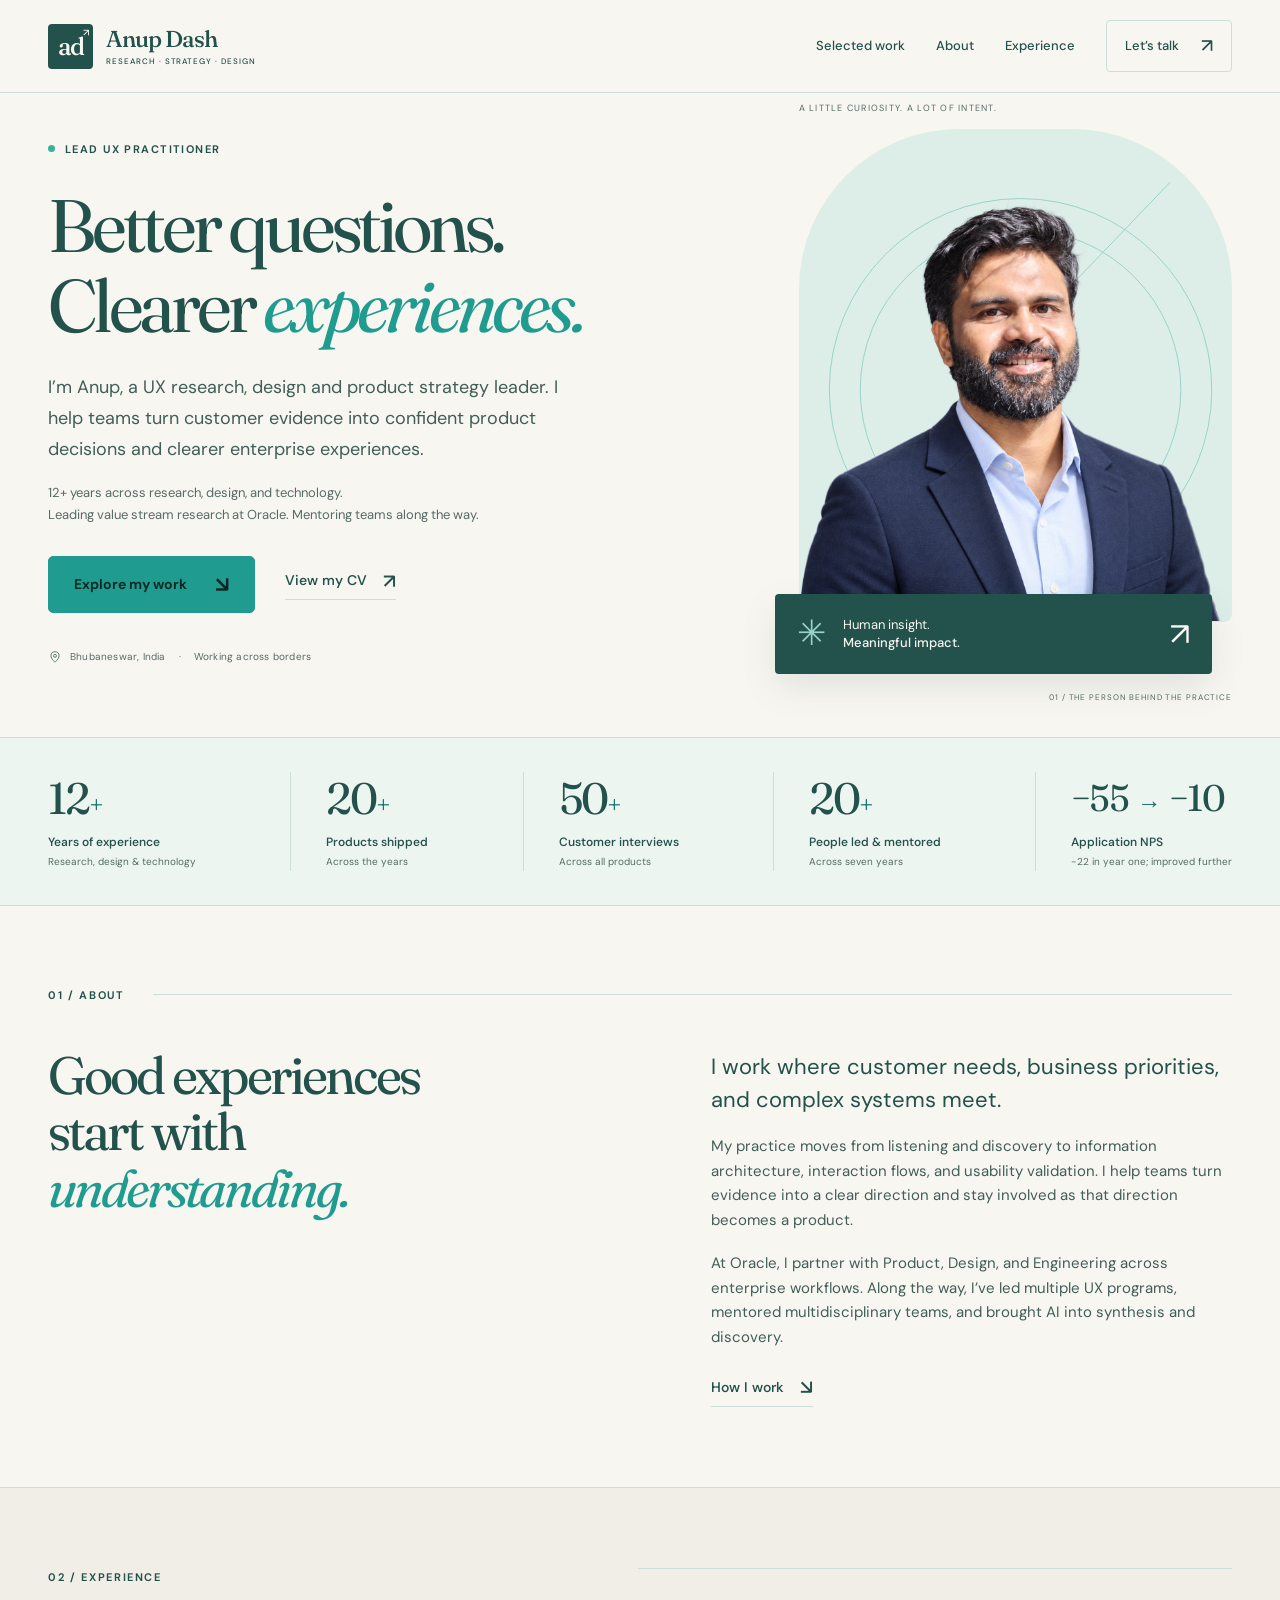
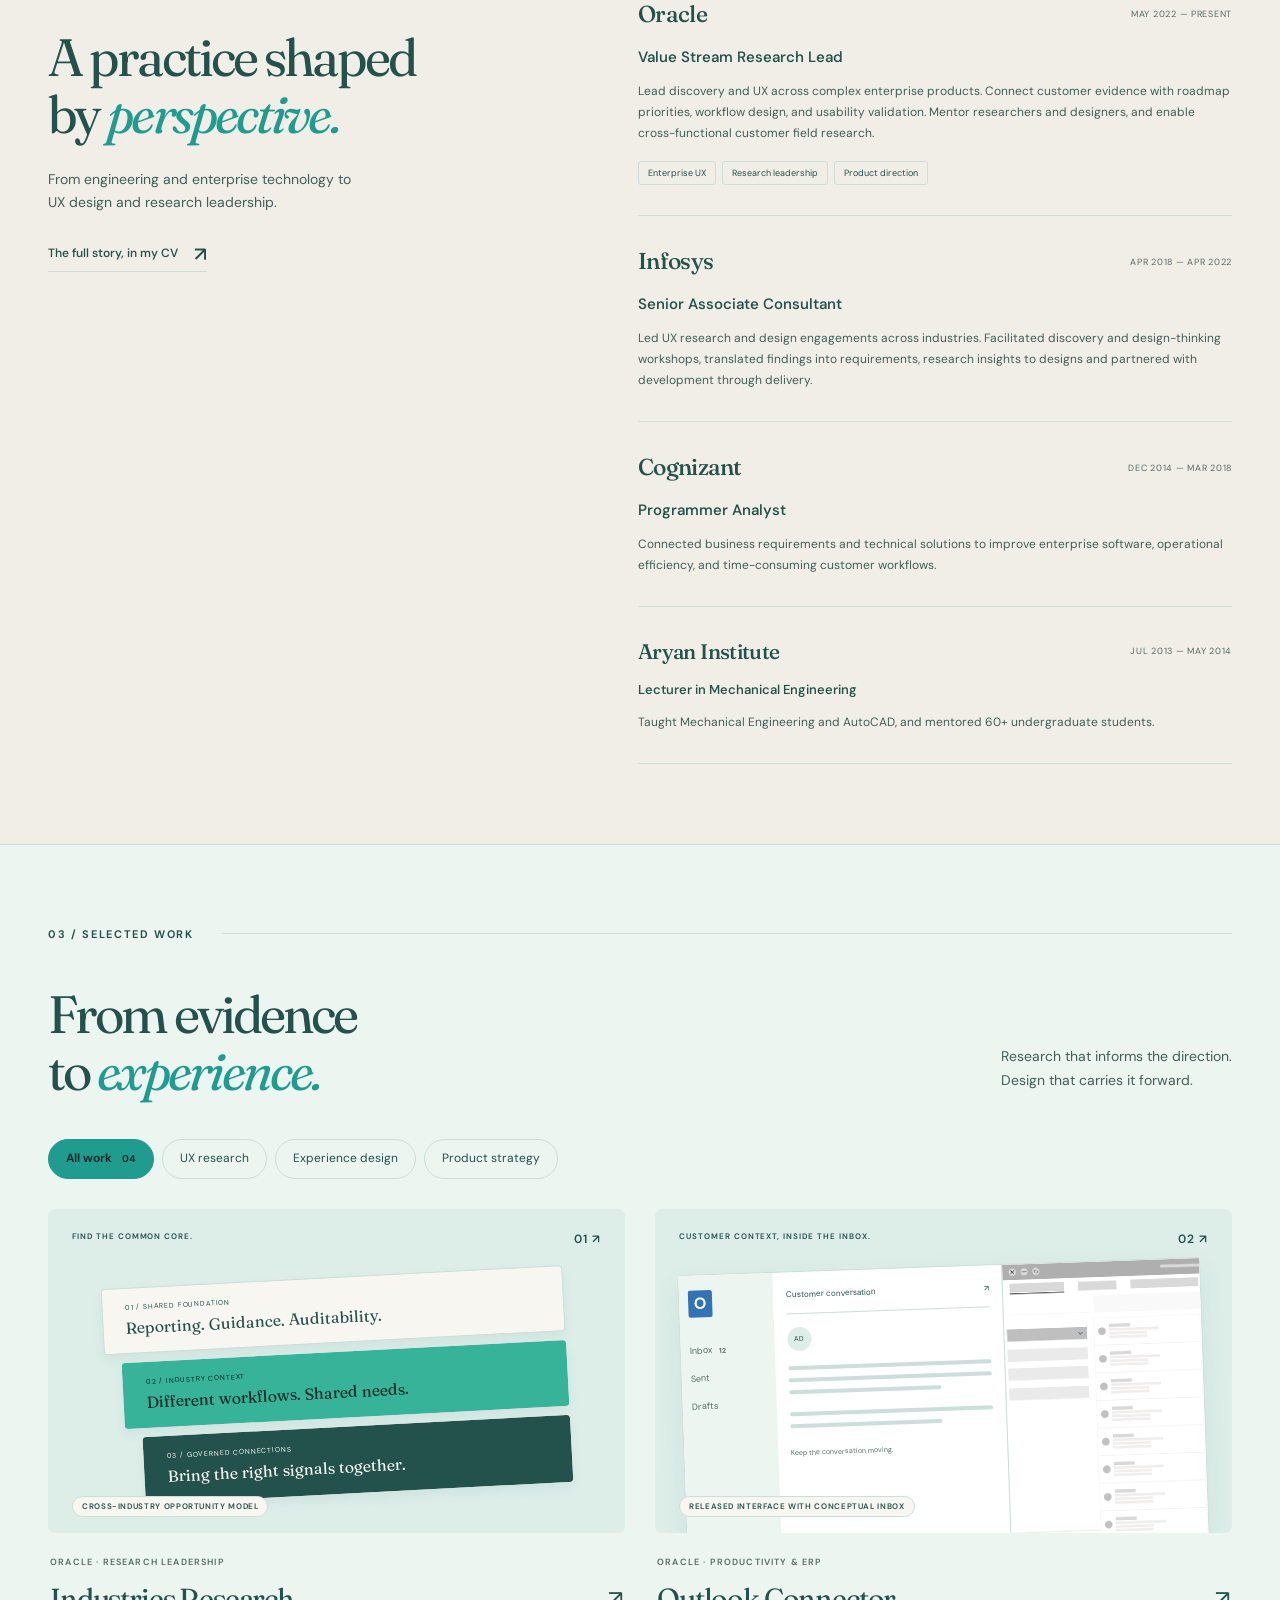
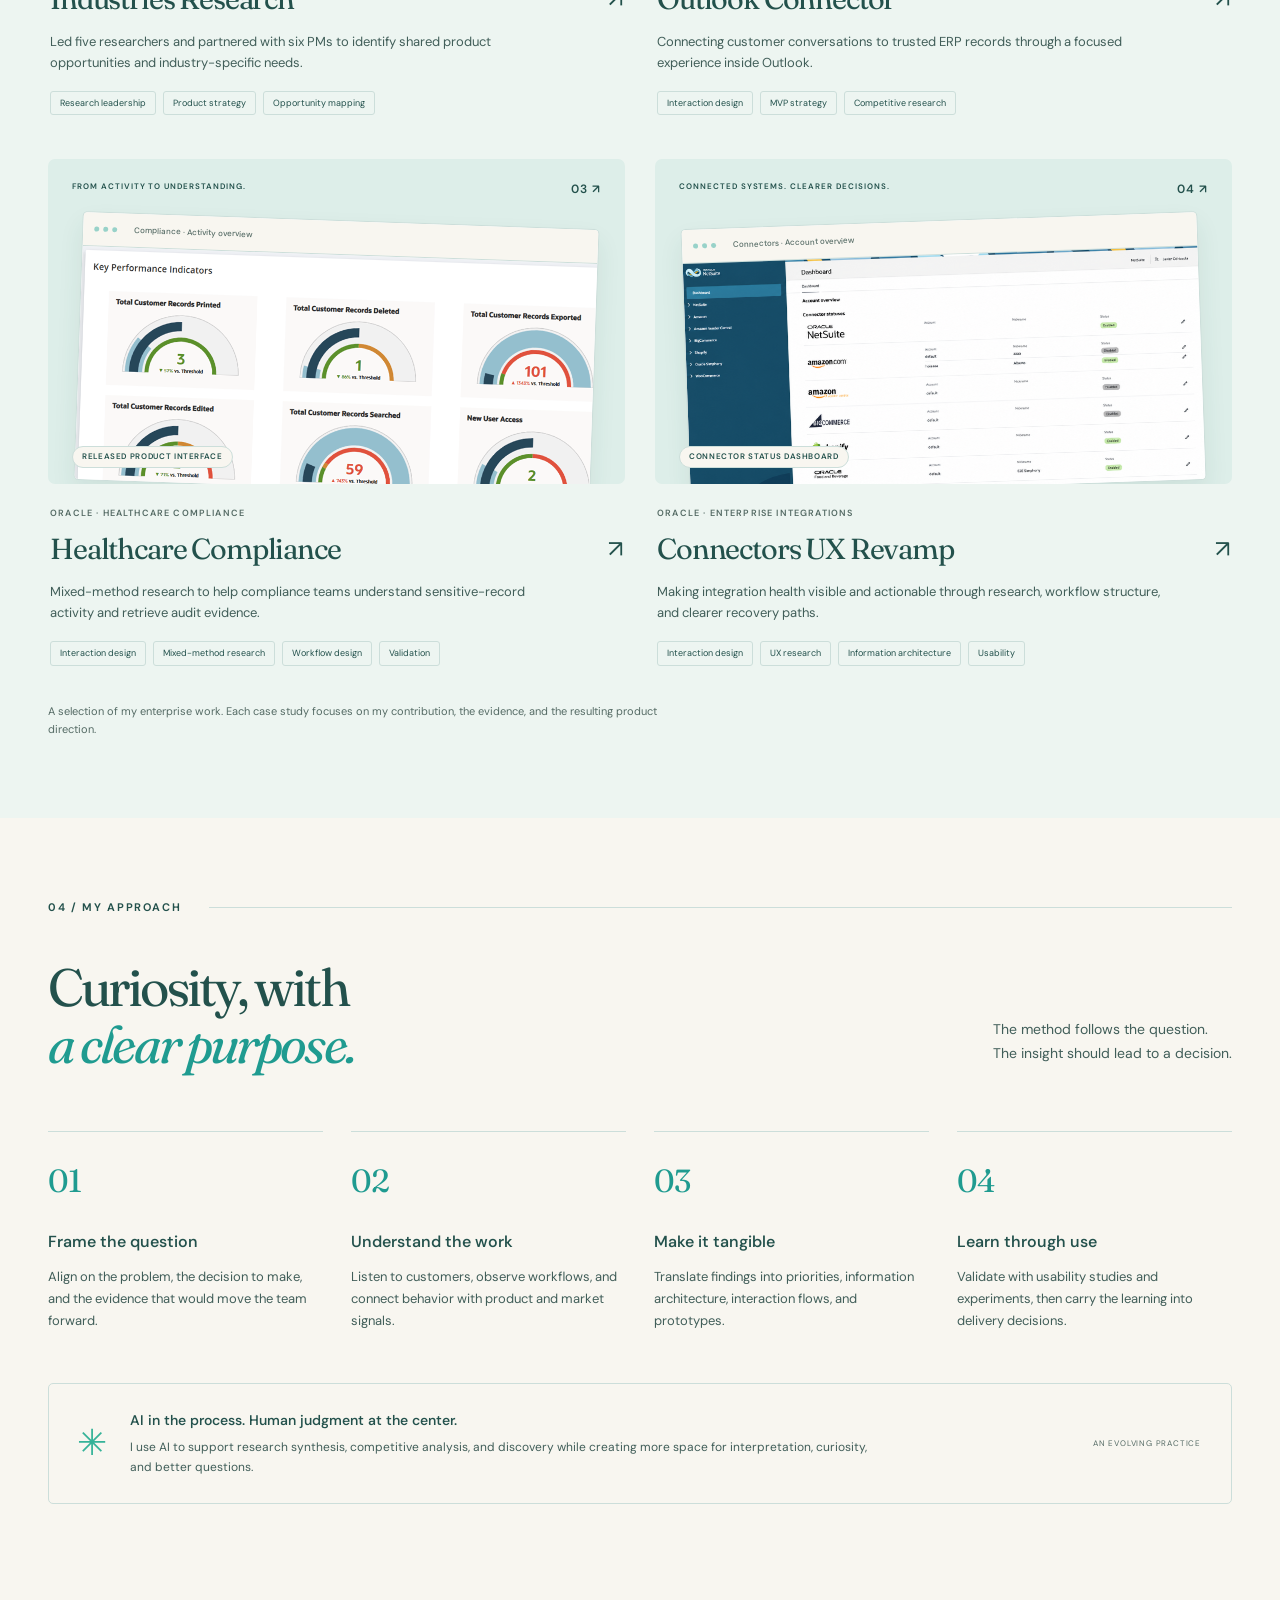
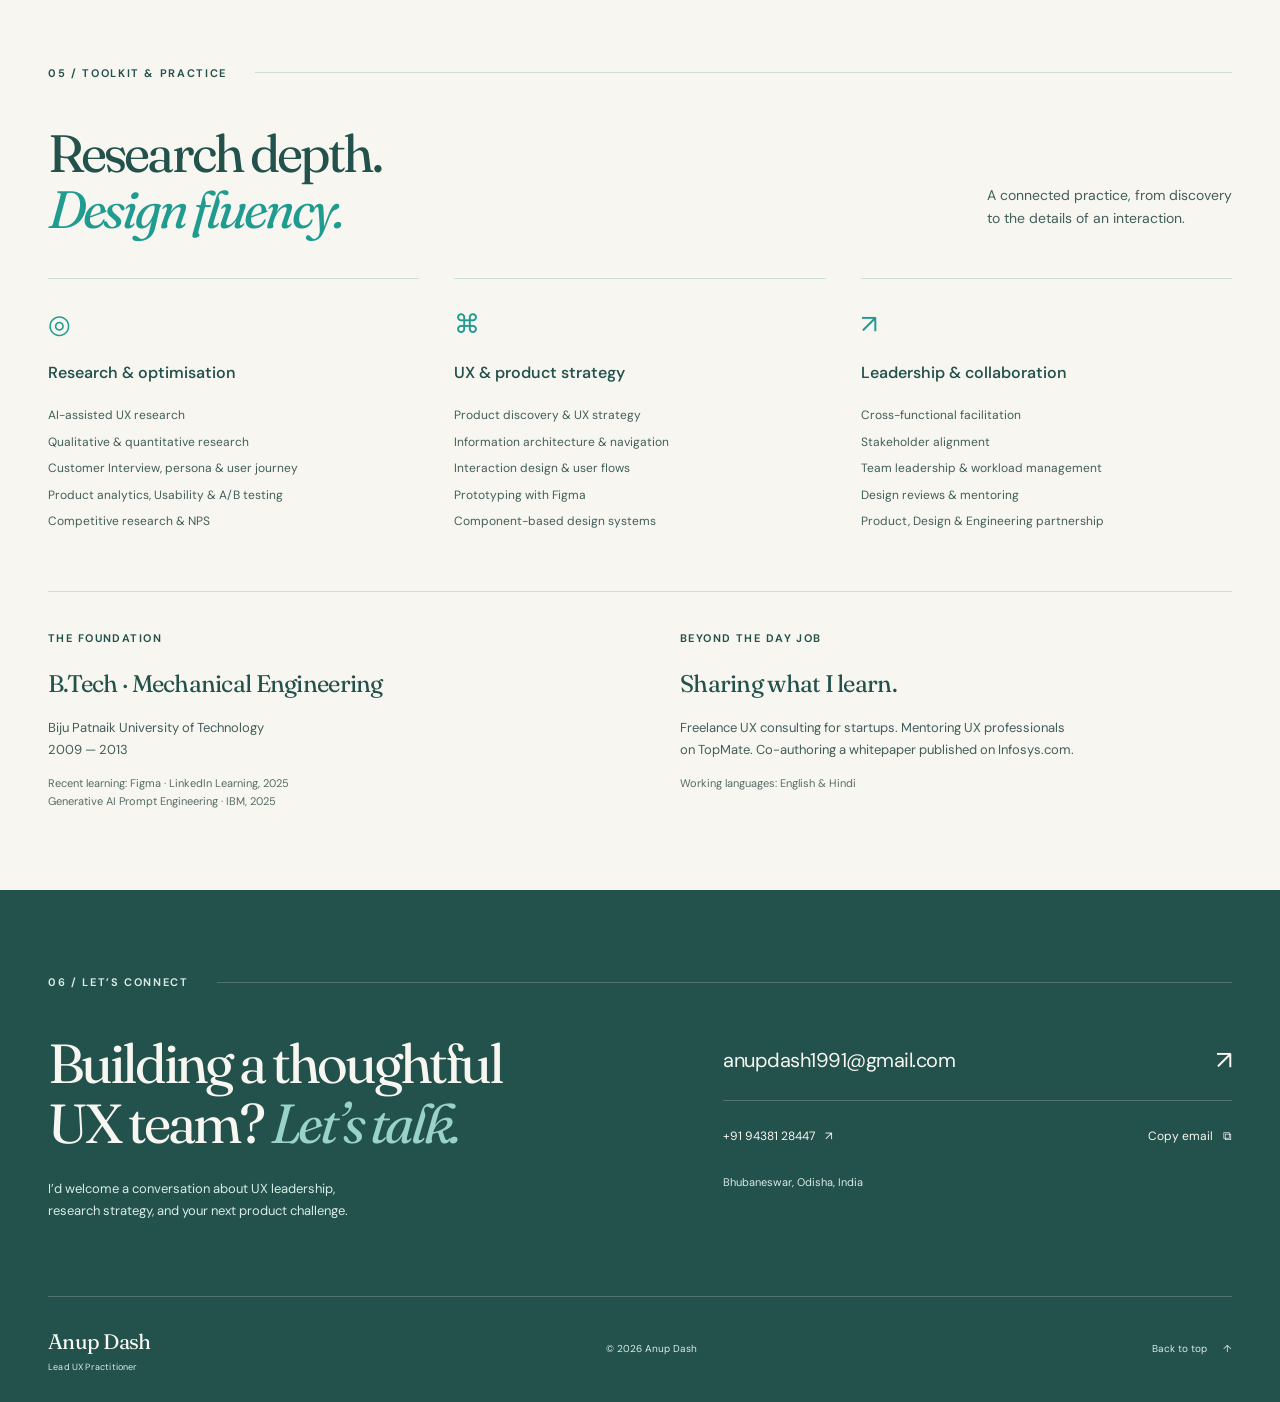
==== index.html @ 8c9ec7f9 "Add files via upload" ====
<!doctype html>
<html lang="en">
<head>
  <meta charset="utf-8">
  <meta name="viewport" content="width=device-width, initial-scale=1">
  <title>Anup Dash — UX Research, Product Strategy & Experience Design</title>
  <meta name="description" content="Anup Dash is a lead UX practitioner with 12+ years of experience connecting customer research, product strategy, and enterprise experience design.">
  <meta name="theme-color" content="#23514C">
  <meta property="og:title" content="Anup Dash — From human insight to product impact">
  <meta property="og:description" content="UX research, product strategy, and experience design. 12+ years turning complex product questions into clearer experiences.">
  <meta property="og:type" content="website">
  <link rel="icon" href="assets/favicon.svg" type="image/svg+xml">
  <link rel="stylesheet" href="styles.css?v=20261013-formal-portrait">
  <script src="app.js" defer></script>
</head>
<body>
  <a class="skip-link" href="#main">Skip to content</a>
  <header class="site-header">
    <nav class="wrap navigation" aria-label="Main navigation">
      <a class="brand" href="#top" aria-label="Anup Dash, home"><span class="monogram" aria-hidden="true">ad<span>↗</span></span><span>Anup Dash<span class="brand-caption">RESEARCH · STRATEGY · DESIGN</span></span></a>
      <button class="menu-toggle" aria-expanded="false" aria-controls="nav-links">Menu <span aria-hidden="true">☰</span></button>
      <div class="nav-links" id="nav-links"><a href="#projects">Selected work</a><a href="#about">About</a><a href="#experience">Experience</a><a class="nav-contact" href="#contact">Let’s talk <span aria-hidden="true">↗</span></a></div>
    </nav>
  </header>
  <main id="main">
    <section class="hero wrap" id="top" aria-labelledby="hero-title">
      <div class="hero-copy">
        <p class="eyebrow"><span class="status-dot" aria-hidden="true"></span> LEAD UX PRACTITIONER</p>
        <h1 id="hero-title">Better questions.<br>Clearer <em>experiences.</em></h1>
        <p class="hero-intro">I’m Anup, a UX research, design and product strategy leader. I help teams turn customer evidence into confident product decisions and clearer enterprise experiences.</p>
        <p class="hero-detail">12+ years across research, design, and technology.<br>Leading value stream research at Oracle. Mentoring teams along the way.</p>
        <div class="hero-actions"><a class="button button-primary" href="#projects">Explore my work <span aria-hidden="true">↘</span></a><a class="text-link" href="resume.html">View my CV <span aria-hidden="true">↗</span></a></div>
        <div class="hero-location"><svg viewBox="0 0 24 24" fill="none" aria-hidden="true"><path d="M19 10c0 5-7 11-7 11S5 15 5 10a7 7 0 1 1 14 0Z"/><circle cx="12" cy="10" r="2.5"/></svg>Bhubaneswar, India <span>·</span> Working across borders</div>
      </div>
      <div class="portrait-composition">
        <span class="portrait-kicker">A LITTLE CURIOSITY. A LOT OF INTENT.</span>
        <div class="portrait-frame"><svg class="portrait-orbit" viewBox="0 0 440 510" aria-hidden="true"><circle cx="225" cy="270" r="166"/><circle cx="225" cy="270" r="198"/><path d="M30 420 380 55"/></svg><img src="assets/anup-portrait-formal.png" alt="Anup Dash smiling, wearing a navy blazer and light blue shirt" width="1254" height="1254" fetchpriority="high"></div>
        <div class="portrait-caption"><span class="spark" aria-hidden="true">✳</span><span>Human insight.<br><strong>Meaningful impact.</strong></span><span class="caption-arrow" aria-hidden="true">↗</span></div>
        <span class="portrait-index">01 / THE PERSON BEHIND THE PRACTICE</span>
      </div>
    </section>
    <section class="impact-strip" aria-label="Selected career impact"><div class="wrap metrics">
      <div class="metric"><strong>12<span>+</span></strong><p>Years of experience<br><span>Research, design & technology</span></p></div>
      <div class="metric"><strong>20<span>+</span></strong><p>Products shipped<br><span>Across the years</span></p></div>
      <div class="metric"><strong>50<span>+</span></strong><p>Customer interviews<br><span>Across all products</span></p></div>
      <div class="metric"><strong>20<span>+</span></strong><p>People led & mentored<br><span>Across seven years</span></p></div>
      <div class="metric metric-nps"><strong>−55 <span>→</span> −10</strong><p>Application NPS<br><span>−22 in year one; improved further</span></p></div>
    </div></section>
    <section class="section wrap about" id="about" aria-labelledby="about-title">
      <div class="section-label"><span>01 / ABOUT</span><span class="line"></span></div>
      <div class="about-grid"><h2 id="about-title">Good experiences start with <em>understanding.</em></h2><div class="about-copy"><p class="large-copy">I work where customer needs, business priorities, and complex systems meet.</p><p>My practice moves from listening and discovery to information architecture, interaction flows, and usability validation. I help teams turn evidence into a clear direction and stay involved as that direction becomes a product.</p><p>At Oracle, I partner with Product, Design, and Engineering across enterprise workflows. Along the way, I’ve led multiple UX programs, mentored multidisciplinary teams, and brought AI into synthesis and discovery.</p><a class="text-link" href="#approach">How I work <span aria-hidden="true">↘</span></a></div></div>
    </section>
    <section class="section experience-section" id="experience" aria-labelledby="experience-title"><div class="wrap experience-grid"><div class="experience-intro"><div class="section-label"><span>02 / EXPERIENCE</span></div><h2 id="experience-title">A practice shaped<br>by <em>perspective.</em></h2><p>From engineering and enterprise technology to UX design and research leadership.</p><a class="text-link" href="resume.html">The full story, in my CV <span aria-hidden="true">↗</span></a></div><div class="timeline">
      <article class="experience-item"><div class="experience-meta"><span class="company">Oracle</span><span>MAY 2022 — PRESENT</span></div><h3>Value Stream Research Lead</h3><p>Lead discovery and UX across complex enterprise products. Connect customer evidence with roadmap priorities, workflow design, and usability validation. Mentor researchers and designers, and enable cross-functional customer field research.</p><div class="experience-tags"><span>Enterprise UX</span><span>Research leadership</span><span>Product direction</span></div></article>
      <article class="experience-item"><div class="experience-meta"><span class="company">Infosys</span><span>APR 2018 — APR 2022</span></div><h3>Senior Associate Consultant</h3><p>Led UX research and design engagements across industries. Facilitated discovery and design-thinking workshops, translated findings into requirements, research insights to designs and partnered with development through delivery.</p></article>
      <article class="experience-item"><div class="experience-meta"><span class="company">Cognizant</span><span>DEC 2014 — MAR 2018</span></div><h3>Programmer Analyst</h3><p>Connected business requirements and technical solutions to improve enterprise software, operational efficiency, and time-consuming customer workflows.</p></article>
      <article class="experience-item earlier"><div class="experience-meta"><span class="company">Aryan Institute</span><span>JUL 2013 — MAY 2014</span></div><h3>Lecturer in Mechanical Engineering</h3><p>Taught Mechanical Engineering and AutoCAD, and mentored 60+ undergraduate students.</p></article>
    </div></div></section>
    <section class="section work-section" id="projects" aria-labelledby="work-title"><div class="wrap">
      <div class="section-label"><span>03 / SELECTED WORK</span><span class="line"></span></div>
      <div class="section-heading"><h2 id="work-title">From evidence<br>to <em>experience.</em></h2><p>Research that informs the direction.<br>Design that carries it forward.</p></div>
      <div class="work-filters" role="group" aria-label="Filter selected work"><button class="filter active" data-filter="all" aria-pressed="true">All work <span>04</span></button><button class="filter" data-filter="research" aria-pressed="false">UX research</button><button class="filter" data-filter="design" aria-pressed="false">Experience design</button><button class="filter" data-filter="strategy" aria-pressed="false">Product strategy</button></div>
      <p class="sr-only" id="filter-status" aria-live="polite">Showing all 4 projects.</p>
      <div class="project-grid">
        <a class="project-card" href="industries-research.html" data-categories="research strategy">
          <div class="project-art industries-art"><div class="art-topline"><span>FIND THE COMMON CORE.</span><span>01 ↗</span></div><div class="research-stack"><div class="research-layer"><span>01 / SHARED FOUNDATION</span><strong>Reporting. Guidance. Auditability.</strong></div><div class="research-layer"><span>02 / INDUSTRY CONTEXT</span><strong>Different workflows. Shared needs.</strong></div><div class="research-layer"><span>03 / GOVERNED CONNECTIONS</span><strong>Bring the right signals together.</strong></div></div><span class="art-footnote">CROSS-INDUSTRY OPPORTUNITY MODEL</span></div>
          <div class="project-copy"><p class="project-meta">ORACLE · RESEARCH LEADERSHIP</p><div class="project-title"><h3>Industries Research</h3><span class="project-arrow" aria-hidden="true">↗</span></div><p>Led five researchers and partnered with six PMs to identify shared product opportunities and industry-specific needs.</p><div class="project-tags"><span>Research leadership</span><span>Product strategy</span><span>Opportunity mapping</span></div></div>
        </a>
        <a class="project-card" href="outlook-connector.html" data-categories="research design strategy">
          <div class="project-art outlook-art"><div class="art-topline"><span>CUSTOMER CONTEXT, INSIDE THE INBOX.</span><span>02 ↗</span></div><div class="mail-preview"><aside><span class="mail-logo">O</span><span>Inbox <b>12</b></span><span>Sent</span><span>Drafts</span></aside><div class="mail-preview-body"><div class="mail-bar">Customer conversation <span>↗</span></div><div class="mail-avatar">AD</div><div class="mail-lines"><span></span><span></span><span></span></div><div class="mail-lines short-lines"><span></span><span></span></div><div class="mail-signature">Keep the conversation moving.</div></div><div class="connector-preview"><img src="assets/outlook-search.png" alt="Released Outlook Connector interface for searching customer records" width="700" height="560" loading="lazy"></div></div><span class="art-footnote">RELEASED INTERFACE WITH CONCEPTUAL INBOX</span></div>
          <div class="project-copy"><p class="project-meta">ORACLE · PRODUCTIVITY & ERP</p><div class="project-title"><h3>Outlook Connector</h3><span class="project-arrow" aria-hidden="true">↗</span></div><p>Connecting customer conversations to trusted ERP records through a focused experience inside Outlook.</p><div class="project-tags"><span>Interaction design</span><span>MVP strategy</span><span>Competitive research</span></div></div>
        </a>
        <a class="project-card" href="healthcare-compliance.html" data-categories="research design">
          <div class="project-art healthcare-art"><div class="art-topline"><span>FROM ACTIVITY TO UNDERSTANDING.</span><span>03 ↗</span></div><div class="healthcare-window"><div class="window-bar"><span></span><span></span><span></span><strong>Compliance · Activity overview</strong></div><img src="assets/healthcare-kpi.png" alt="Released compliance dashboard with activity gauges and monitoring indicators" width="1300" height="600" loading="lazy"></div><span class="art-footnote">RELEASED PRODUCT INTERFACE</span></div>
          <div class="project-copy"><p class="project-meta">ORACLE · HEALTHCARE COMPLIANCE</p><div class="project-title"><h3>Healthcare Compliance</h3><span class="project-arrow" aria-hidden="true">↗</span></div><p>Mixed-method research to help compliance teams understand sensitive-record activity and retrieve audit evidence.</p><div class="project-tags"><span>Interaction design</span><span>Mixed-method research</span><span>Workflow design</span><span>Validation</span></div></div>
        </a>
        <a class="project-card" href="connectors-ux-revamp.html" data-categories="research design">
          <div class="project-art connector-cover-art"><div class="art-topline"><span>CONNECTED SYSTEMS. CLEARER DECISIONS.</span><span>04 ↗</span></div><div class="connector-window"><div class="window-bar"><span></span><span></span><span></span><strong>Connectors · Account overview</strong></div><img class="project-cover-image" src="assets/connectors-revamp-cover.png" alt="NetSuite Connector dashboard showing connected systems and their statuses" width="1748" height="900" loading="lazy"></div><span class="art-footnote">CONNECTOR STATUS DASHBOARD</span></div>
          <div class="project-copy"><p class="project-meta">ORACLE · ENTERPRISE INTEGRATIONS</p><div class="project-title"><h3>Connectors UX Revamp</h3><span class="project-arrow" aria-hidden="true">↗</span></div><p>Making integration health visible and actionable through research, workflow structure, and clearer recovery paths.</p><div class="project-tags"><span>Interaction design</span><span>UX research</span><span>Information architecture</span><span>Usability</span></div></div>
        </a>
      </div>
      <p class="work-note">A selection of my enterprise work. Each case study focuses on my contribution, the evidence, and the resulting product direction.</p>
    </div></section>
    <section class="section wrap approach" id="approach" aria-labelledby="approach-title">
      <div class="section-label"><span>04 / MY APPROACH</span><span class="line"></span></div><div class="section-heading"><h2 id="approach-title">Curiosity, with<br><em>a clear purpose.</em></h2><p>The method follows the question.<br>The insight should lead to a decision.</p></div>
      <div class="approach-grid"><article><span class="step-number">01</span><h3>Frame the question</h3><p>Align on the problem, the decision to make, and the evidence that would move the team forward.</p></article><article><span class="step-number">02</span><h3>Understand the work</h3><p>Listen to customers, observe workflows, and connect behavior with product and market signals.</p></article><article><span class="step-number">03</span><h3>Make it tangible</h3><p>Translate findings into priorities, information architecture, interaction flows, and prototypes.</p></article><article><span class="step-number">04</span><h3>Learn through use</h3><p>Validate with usability studies and experiments, then carry the learning into delivery decisions.</p></article></div>
      <div class="ai-note"><span class="spark" aria-hidden="true">✳</span><div><h3>AI in the process. Human judgment at the center.</h3><p>I use AI to support research synthesis, competitive analysis, and discovery while creating more space for interpretation, curiosity, and better questions.</p></div><span class="ai-label">AN EVOLVING PRACTICE</span></div>
    </section>

    <section class="section wrap capabilities" aria-labelledby="capabilities-title"><div class="section-label"><span>05 / TOOLKIT & PRACTICE</span><span class="line"></span></div><div class="section-heading"><h2 id="capabilities-title">Research depth.<br><em>Design fluency.</em></h2><p>A connected practice, from discovery<br>to the details of an interaction.</p></div><div class="capability-grid">
      <article><span class="capability-icon" aria-hidden="true">◎</span><h3>Research & optimisation</h3><ul><li>AI-assisted UX research</li><li>Qualitative & quantitative research</li><li>Customer Interview, persona & user journey</li><li>Product analytics, Usability & A/B testing</li><li>Competitive research & NPS</li></ul></article>
      <article><span class="capability-icon" aria-hidden="true">⌘</span><h3>UX & product strategy</h3><ul><li>Product discovery & UX strategy</li><li>Information architecture & navigation</li><li>Interaction design & user flows</li><li>Prototyping with Figma</li><li>Component-based design systems</li></ul></article>
      <article><span class="capability-icon" aria-hidden="true">↗</span><h3>Leadership & collaboration</h3><ul><li>Cross-functional facilitation</li><li>Stakeholder alignment</li><li>Team leadership & workload management</li><li>Design reviews & mentoring</li><li>Product, Design & Engineering partnership</li></ul></article>
    </div>
    <div class="beyond-grid"><div><p class="eyebrow">THE FOUNDATION</p><h3>B.Tech · Mechanical Engineering</h3><p>Biju Patnaik University of Technology<br>2009 — 2013</p><p class="small-copy">Recent learning: Figma · LinkedIn Learning, 2025<br>Generative AI Prompt Engineering · IBM, 2025</p></div><div><p class="eyebrow">BEYOND THE DAY JOB</p><h3>Sharing what I learn.</h3><p>Freelance UX consulting for startups. Mentoring UX professionals on TopMate. Co-authoring a whitepaper published on Infosys.com.</p><p class="small-copy">Working languages: English & Hindi</p></div></div>
    </section>
    <section class="contact-section" id="contact" aria-labelledby="contact-title"><div class="wrap"><div class="section-label"><span>06 / LET’S CONNECT</span><span class="line"></span></div><div class="contact-grid"><div><h2 id="contact-title">Building a thoughtful<br>UX team? <em>Let’s talk.</em></h2><p>I’d welcome a conversation about UX leadership,<br>research strategy, and your next product challenge.</p></div><div class="contact-details"><a class="contact-email" href="mailto:anupdash1991@gmail.com">anupdash1991@gmail.com <span aria-hidden="true">↗</span></a><div class="contact-secondary"><a href="tel:+919438128447">+91 94381 28447 <span aria-hidden="true">↗</span></a><button id="copy-email">Copy email <span aria-hidden="true">⧉</span></button></div><p>Bhubaneswar, Odisha, India</p><span class="copy-status" id="copy-status" role="status"></span></div></div><footer class="footer"><a class="footer-name" href="#top">Anup Dash<span>Lead UX Practitioner</span></a><span>© 2026 Anup Dash</span><a href="#top">Back to top <span aria-hidden="true">↑</span></a></footer></div></section>
  </main>
</body>
</html>
---- styles.css ----
@import url('https://fonts.googleapis.com/css2?family=DM+Sans:wght@400;450;500;550;600;650;700&family=Fraunces:ital,opsz,wght@0,9..144,400;0,9..144,500;0,9..144,600;1,9..144,400;1,9..144,500&display=swap');
/* Teal leads the palette; warm off-white keeps the editorial background. */
:root{
  --teal-deep:#23514C;
  --teal:#1F9B90;
  --teal-soft:#98D2C9;
  --teal-warm:#36B399;
  --teal-text:#18736B;
  --on-primary:#082724;
  --paper:#f8f6f0;
  --surface:#EDF5F1;
  --surface-soft:#DDEEE9;
  --surface-warm:#f0eee7;
  --ink:var(--teal-deep);
  --text:#415E59;
  --muted:#556B65;
  --accent:var(--teal);
  --border:#CCDEDA;
  --on-dark:#D8ECE6;
  --dark-border:#51736B;
  --display:'Fraunces',Georgia,serif;
  --sans:'DM Sans',Arial,sans-serif;
}
*{box-sizing:border-box}html{scroll-behavior:smooth;scroll-padding-top:110px}body{margin:0;background:var(--paper);color:var(--ink);font-family:var(--sans);font-size:16px;line-height:1.65;-webkit-font-smoothing:antialiased}a{color:inherit;text-decoration:none}button{font:inherit;cursor:pointer}img{display:block;max-width:100%}button,a{-webkit-tap-highlight-color:transparent}button{color:inherit}::selection{background:var(--teal-soft);color:var(--ink)}:focus-visible{outline:3px solid var(--accent);outline-offset:5px}h1,h2,h3,p{margin:0}h1,h2{font-family:var(--display);font-weight:400;letter-spacing:-.055em;line-height:1.08}h2{font-size:clamp(38px,4.1vw,60px)}h2 em,h1 em{font-weight:400;color:var(--teal)}em{font-family:var(--display)}.wrap{width:min(1240px,calc(100% - 96px));margin-inline:auto}.section{padding-block:80px}.section-label{display:flex;align-items:center;gap:28px;margin-bottom:43px;font-size:11px;font-weight:650;letter-spacing:.15em}.section-label .line{height:1px;flex:1;background:var(--border)}.eyebrow{font-size:11px;letter-spacing:.13em;font-weight:650;display:flex;align-items:center;gap:10px}.status-dot{width:7px;height:7px;background:var(--teal-warm);border-radius:50%}.text-link{display:inline-flex;align-items:center;gap:16px;font-size:14px;font-weight:550;border-bottom:1px solid var(--border);padding-bottom:7px}.text-link:hover{color:var(--teal-text);border-color:var(--accent)}.text-link span{font-size:20px;line-height:1}.button{display:inline-flex;align-items:center;justify-content:center;gap:28px;padding:16px 25px;min-height:54px;border-radius:5px;font-weight:550;font-size:14px;border:1px solid var(--teal-deep);transition:background .2s,transform .2s}.button:hover{transform:translateY(-2px)}.button span{font-size:22px;line-height:1}.button-primary{background:var(--teal);border-color:var(--teal);color:var(--on-primary);font-weight:650}.button-primary:hover{background:var(--teal-deep);border-color:var(--teal-deep);color:var(--paper)}.sr-only{position:absolute;width:1px;height:1px;padding:0;margin:-1px;overflow:hidden;clip:rect(0,0,0,0);white-space:nowrap;border:0}.skip-link{position:fixed;z-index:200;top:8px;left:16px;padding:12px;background:var(--teal-deep);color:white;transform:translateY(-160%)}.skip-link:focus{transform:none}
.site-header{position:sticky;top:0;z-index:100;background:rgba(248,246,240,.95);backdrop-filter:blur(14px);border-bottom:1px solid var(--border)}.navigation{display:flex;align-items:center;justify-content:space-between;min-height:92px;gap:30px}.brand{display:flex;align-items:center;gap:13px;font-family:var(--display);font-weight:500;font-size:23px;letter-spacing:-.045em;line-height:1.15}.brand-caption{display:block;font-family:var(--sans);font-size:8px;font-weight:500;letter-spacing:.12em;margin-top:5px}.monogram{display:flex;align-items:center;justify-content:center;width:45px;height:45px;background:var(--teal-deep);color:var(--paper);font-size:25px;border-radius:4px;position:relative;letter-spacing:-.08em}.monogram span{position:absolute;font-family:var(--sans);font-size:10px;right:4px;top:3px;letter-spacing:0}.nav-links{display:flex;align-items:center;gap:31px;font-size:13px;font-weight:500}.nav-links>a:hover{color:var(--teal-text)}.nav-contact{border:1px solid var(--border);padding:9px 18px;border-radius:4px;display:flex;gap:22px;align-items:center}.nav-contact span{font-size:19px}.menu-toggle{display:none}
.hero{display:grid;grid-template-columns:1.28fr .82fr;gap:74px;align-items:center;padding-block:8px 32px;min-height:0}.hero h1{font-size:clamp(52px,5.8vw,82px);line-height:1.08;margin-top:27px;letter-spacing:-.057em}.hero h1 em{display:inline-block}.hero-intro{max-width:540px;margin-top:27px;font-size:18px;line-height:1.7;color:var(--text)}.hero-detail{color:var(--muted);font-size:13px;margin-top:18px}.hero-actions{display:flex;align-items:center;gap:30px;margin-top:31px}.hero-location{display:flex;align-items:center;gap:8px;color:var(--muted);font-size:10px;margin-top:36px;letter-spacing:.02em}.hero-location svg{width:14px;height:14px;stroke:currentColor;stroke-width:1.5}.hero-location>span{padding-inline:5px}.portrait-composition{position:relative;padding-top:28px}.portrait-kicker{position:absolute;top:0;left:0;font-size:9px;letter-spacing:.14em;color:var(--muted)}.portrait-frame{position:relative;isolation:isolate;aspect-ratio: .88;border-radius:160px 160px 8px 8px;background:var(--surface-soft);overflow:hidden}.portrait-frame>img{position:absolute;z-index:1;bottom:0;left:0;width:100%;height:auto;mix-blend-mode:normal;-webkit-mask-image:url("assets/anup-portrait-formal-mask.png");mask-image:url("assets/anup-portrait-formal-mask.png");-webkit-mask-size:100% 100%;mask-size:100% 100%;-webkit-mask-repeat:no-repeat;mask-repeat:no-repeat}.portrait-orbit{position:absolute;z-index:0;pointer-events:none;width:100%;height:100%;inset:0;stroke:var(--teal-soft);fill:none;stroke-width:1}.portrait-caption{position:relative;margin:-28px 20px 0 -24px;padding:18px 22px;display:flex;align-items:center;gap:17px;background:var(--teal-deep);color:var(--paper);box-shadow:0 14px 35px #23514C1a;font-size:13px;line-height:1.4;border-radius:4px}.portrait-caption strong{font-weight:500}.spark{font-size:35px;color:var(--teal-soft);line-height:1}.caption-arrow{margin-left:auto;font-size:32px;font-weight:400}.portrait-index{display:block;text-align:right;margin-top:17px;font-size:8px;letter-spacing:.11em;color:var(--muted)}
.impact-strip{border-top:1px solid var(--border);border-bottom:1px solid var(--border);background:var(--surface)}.metrics{display:flex;justify-content:space-between;padding-block:34px}.metric{flex:0 1 auto;min-width:0;padding:0 0 0 35px;border-left:1px solid var(--border);text-align:left}.metric:first-child{padding-left:0;border:0}.metric-nps{flex-shrink:0}.metric strong{font-family:var(--display);font-size:44px;font-weight:400;line-height:1.2;letter-spacing:-.045em}.metric strong span{font-size:27px;color:var(--teal-text)}.metric p{font-size:12px;font-weight:550;line-height:1.55;margin-top:9px}.metric p>span{color:var(--muted);font-size:10px;font-weight:400}.metric-nps strong{font-size:37px;line-height:1.43;white-space:nowrap}.metric-nps strong span{font-size:24px;padding-inline:3px}
.about-grid{display:grid;grid-template-columns:1.05fr 1fr;gap:115px}.about-grid h2{max-width:470px}.about-copy{padding-top:3px;color:var(--text);font-size:15px}.about-copy>p+p{margin-top:18px}.about-copy .large-copy{font-size:22px;line-height:1.5;color:var(--ink)}.about-copy .text-link{margin-top:26px;color:var(--ink)}.section-heading{display:flex;justify-content:space-between;align-items:end;gap:50px;margin-bottom:40px}.section-heading>p{font-size:14px;color:var(--text);padding-bottom:7px;line-height:1.7}.work-section{background:var(--surface)}.work-section .section-label .line{background:var(--border)}.work-filters{display:flex;gap:8px;flex-wrap:wrap;margin-bottom:30px}.filter{border:1px solid var(--border);border-radius:40px;background:transparent;padding:9px 17px;font-size:12px;transition:background .2s}.filter span{font-size:10px;margin-left:7px;opacity:.75}.filter.active{background:var(--teal);color:var(--on-primary);border-color:var(--teal);font-weight:650}.filter:hover:not(.active){background:var(--surface-soft)}.project-grid{display:grid;grid-template-columns:1fr 1fr;gap:44px 30px}.project-card{display:block;min-width:0}.project-card[hidden]{display:none}.project-art{aspect-ratio:1.78;position:relative;overflow:hidden;border-radius:7px}.art-topline{position:absolute;top:21px;left:24px;right:24px;display:flex;justify-content:space-between;gap:12px;z-index:2;font-size:8px;font-weight:600;letter-spacing:.12em}.art-topline>span:last-child{font-size:12px;white-space:nowrap}.art-footnote{position:absolute;bottom:16px;left:24px;z-index:3;display:inline-flex;align-items:center;max-width:calc(100% - 48px);padding:4px 9px;border:1px solid var(--border);border-radius:999px;background:#f8f6f0;color:var(--teal-deep);font-size:8px;font-weight:600;line-height:1.4;letter-spacing:.08em;opacity:1}.project-copy{padding:22px 2px 0}.project-meta{font-size:9px;letter-spacing:.13em;font-weight:600;color:var(--muted)}.project-title{display:flex;justify-content:space-between;align-items:center;gap:14px;margin-top:9px}.project-title h3{font-family:var(--display);font-size:29px;line-height:1.2;font-weight:400;letter-spacing:-.04em}.project-arrow{font-size:24px;transition:transform .25s,color .25s}.project-card:hover .project-arrow{transform:translate(3px,-3px);color:var(--accent)}.project-copy>p:not(.project-meta){font-size:13px;color:var(--text);line-height:1.65;margin-top:12px;max-width:510px}.project-tags{display:flex;gap:7px;flex-wrap:wrap;margin-top:17px}.project-tags span,.experience-tags span{font-size:9px;padding:4px 9px;border:1px solid var(--border);border-radius:3px;color:var(--teal-deep)}.connector-art{color:var(--paper);background:var(--teal-deep)}.connector-art svg{position:absolute;inset:40px 0 17px;width:100%;height:calc(100% - 57px);transition:transform .4s}.map-path{fill:none;stroke:var(--teal-soft);stroke-width:1.5;stroke-dasharray:5 4}.map-node{fill:#2D655F;stroke:var(--teal-soft);stroke-width:.8}.map-label{fill:var(--paper);font-family:var(--sans);font-size:12px;text-anchor:middle}.map-core{fill:var(--teal-deep);font-family:var(--display);font-size:21px;text-anchor:middle}.project-card:hover .connector-art svg{transform:scale(1.025)}.outlook-art{background:var(--surface-soft);color:var(--teal-deep)}.mail-preview{position:absolute;inset:57px 27px -18px;display:flex;background:white;border:1px solid var(--border);border-radius:5px;box-shadow:0 10px 28px #23514C12;transform:rotate(-2deg);transition:transform .4s;font-size:9px}.project-card:hover .mail-preview{transform:rotate(0)}.mail-preview aside{display:flex;flex-direction:column;gap:13px;width:18%;background:var(--surface);padding:15px 9px;color:var(--muted)}.mail-logo{background:#3273b5;color:white;width:24px;height:27px;display:grid;place-items:center;font-weight:700;font-size:16px;margin-bottom:13px;border-radius:2px}.mail-preview aside b{font-size:7px;margin-left:5px}.mail-preview-body{width:44%;padding:16px 13px}.mail-bar{font-size:8px;border-bottom:1px solid var(--border);padding-bottom:12px;display:flex;justify-content:space-between}.mail-avatar{margin-top:13px;border-radius:50%;width:24px;height:24px;background:var(--surface-soft);display:grid;place-items:center;font-size:7px}.mail-lines{display:grid;gap:8px;margin-top:15px}.mail-lines>span{height:4px;background:var(--border);border-radius:2px;width:100%}.mail-lines>span:last-child{width:75%}.short-lines{margin-top:18px}.mail-signature{margin-top:19px;font-size:7px;color:var(--muted)}.connector-preview{border-left:1px solid var(--border);flex:1;overflow:hidden;background:var(--surface)}.connector-preview>img{height:100%;width:100%;object-fit:cover;object-position:top left}.industries-art{background:var(--surface-soft);color:var(--teal-deep)}.research-stack{position:absolute;top:68px;left:10%;right:10%;display:grid;gap:9px;transform:rotate(-3deg);transition:transform .4s}.project-card:hover .research-stack{transform:rotate(0)}.research-layer{padding:15px 22px;border:1px solid var(--border);background:var(--paper);border-radius:4px;box-shadow:0 6px 12px #23514C10}.research-layer:nth-child(2){margin-left:17px;background:var(--teal-warm);color:var(--on-primary);border-color:transparent}.research-layer:nth-child(3){margin-left:34px;background:var(--teal-deep);color:var(--paper);border-color:transparent}.research-layer span{display:block;font-size:7px;letter-spacing:.12em;line-height:1}.research-layer strong{display:block;font-family:var(--display);font-weight:400;font-size:16px;line-height:1.2;margin-top:8px}.healthcare-art{background:var(--surface-soft);color:var(--teal-deep)}.healthcare-window{position:absolute;inset:61px 30px -6px;border:1px solid var(--border);background:#fff;border-radius:5px;overflow:hidden;transform:rotate(2deg);box-shadow:0 12px 25px #23514C15;transition:transform .4s}.project-card:hover .healthcare-window{transform:rotate(0)}.window-bar{display:flex;gap:4px;padding:10px 11px;background:var(--paper);border-bottom:1px solid var(--border);align-items:center}.window-bar>span{width:5px;height:5px;border-radius:50%;background:var(--teal-soft)}.window-bar strong{margin-left:13px;font-size:8px;color:var(--muted);font-weight:500}.healthcare-window img{width:100%;height:100%;object-fit:cover;object-position:top left}.work-note{margin-top:36px;font-size:11px;color:var(--muted);max-width:650px}
.approach-grid{display:grid;grid-template-columns:repeat(4,1fr);gap:28px;margin-top:58px}.approach-grid article{border-top:1px solid var(--border);padding-top:23px}.step-number{font-family:var(--display);font-size:32px;color:var(--accent);letter-spacing:-.04em}.approach-grid h3{font-size:16px;font-weight:550;margin-top:22px}.approach-grid p{color:var(--text);font-size:13px;line-height:1.7;margin-top:10px}.ai-note{margin-top:51px;border:1px solid var(--border);display:flex;gap:23px;align-items:center;padding:25px 28px;border-radius:5px}.ai-note .spark{color:var(--teal-warm);font-size:36px;flex-shrink:0}.ai-note h3{font-size:14px;font-weight:550}.ai-note p{font-size:12px;color:var(--text);max-width:740px;margin-top:6px}.ai-label{margin-left:auto;font-size:8px;letter-spacing:.1em;min-width:110px;color:var(--muted)}
.experience-section{background:var(--surface-warm);border-block:1px solid var(--border)}.experience-grid{display:grid;grid-template-columns:.9fr 1.1fr;gap:104px}.experience-intro>p{font-size:14px;color:var(--text);margin-top:26px;max-width:320px}.experience-intro .text-link{margin-top:29px;font-size:12px}.timeline{border-top:1px solid var(--border)}.experience-item{padding-block:27px 30px;border-bottom:1px solid var(--border)}.experience-meta{display:flex;align-items:center;justify-content:space-between;gap:16px}.experience-meta>span:last-child{font-size:9px;letter-spacing:.08em;color:var(--muted)}.company{font-family:var(--display);font-size:23px;font-weight:500;letter-spacing:-.03em}.experience-item h3{font-weight:550;font-size:15px;margin-top:11px}.experience-item>p{font-size:12px;color:var(--text);margin-top:11px;line-height:1.75}.experience-tags{display:flex;gap:6px;margin-top:17px;flex-wrap:wrap}.earlier h3{font-size:13px}.earlier .company{font-size:21px}.capability-grid{display:grid;grid-template-columns:repeat(3,1fr);gap:35px}.capability-grid article{border-top:1px solid var(--border);padding-top:24px}.capability-icon{font-size:26px;color:var(--teal)}.capability-grid h3{margin-top:14px;font-weight:550;font-size:16px}.capability-grid ul{padding:0;list-style:none;margin:16px 0 0;color:var(--text);font-size:12px;line-height:2.2}.beyond-grid{display:grid;grid-template-columns:1fr 1fr;gap:80px;border-top:1px solid var(--border);margin-top:57px;padding-top:37px}.beyond-grid h3{font-family:var(--display);font-weight:400;font-size:24px;letter-spacing:-.03em;margin-top:16px}.beyond-grid>div>p:not(.eyebrow){font-size:13px;color:var(--text);margin-top:14px;max-width:400px}.beyond-grid>div>p.small-copy{font-size:11px;color:var(--muted)}
.contact-section{background:var(--teal-deep);color:var(--paper);padding-top:83px}.contact-section .section-label{color:var(--on-dark)}.contact-section .line{background:var(--dark-border)}.contact-grid{display:grid;grid-template-columns:1.15fr 1fr;gap:90px;align-items:center;padding-bottom:75px}.contact-grid h2{font-size:clamp(40px,4.3vw,62px)}.contact-grid h2 em{color:var(--teal-soft)}.contact-grid>div>p{color:var(--on-dark);font-size:13px;margin-top:25px}.contact-email{display:flex;justify-content:space-between;gap:20px;align-items:center;font-size:20px;letter-spacing:-.025em;padding-bottom:18px;border-bottom:1px solid var(--dark-border);overflow-wrap:anywhere}.contact-email>span{font-size:26px;flex-shrink:0}.contact-email:hover{color:var(--teal-soft)}.contact-secondary{display:flex;justify-content:space-between;align-items:center;gap:20px;font-size:12px;margin-top:18px}.contact-secondary span{margin-left:7px}.contact-secondary button{background:none;border:0;padding:8px 0;font-size:12px;color:var(--paper)}.contact-secondary button:hover{color:var(--teal-soft)}.contact-details>p{font-size:11px!important;margin-top:18px!important}.copy-status{font-size:11px;color:var(--teal-soft);display:block;min-height:18px;margin-top:8px}.footer{display:flex;align-items:center;justify-content:space-between;gap:30px;padding-block:27px;border-top:1px solid var(--dark-border);color:var(--on-dark);font-size:10px}.footer-name{color:var(--paper);font-family:var(--display);font-size:21px;letter-spacing:-.035em}.footer-name>span{display:block;font-family:var(--sans);font-size:9px;letter-spacing:.02em;margin-top:1px;color:var(--on-dark)}.footer>a:last-child span{margin-left:13px}
@media(min-width:1600px){.hero{gap:110px}.hero h1{font-size:88px}}
@media(max-width:1150px){.wrap{width:calc(100% - 64px)}.hero{gap:40px;grid-template-columns:1.2fr .8fr}.hero h1{font-size:64px}.hero-intro{font-size:16px}.about-grid,.experience-grid{gap:65px}.metric{padding:0 0 0 23px}.metric-nps strong{font-size:32px}.research-stack{top:53px}.research-layer{padding:11px 15px}.research-layer strong{font-size:14px}.art-topline{top:16px;left:19px;right:19px;font-size:7px}.art-footnote{left:19px;max-width:calc(100% - 38px);font-size:7px}.project-title h3{font-size:25px}.contact-grid{gap:50px}.contact-email{font-size:17px}}
@media(max-width:850px){.wrap{width:calc(100% - 48px)}.navigation{min-height:78px}.brand{font-size:21px}.brand-caption{font-size:7px}.nav-links{gap:20px;font-size:12px}.hero{grid-template-columns:1.12fr .88fr;gap:28px;padding-block:24px 32px;min-height:auto}.hero h1{font-size:51px}.hero .eyebrow{font-size:9px}.hero-intro{font-size:14px}.hero-detail{font-size:11px}.hero-actions{gap:18px}.button{padding:13px 18px;font-size:12px;gap:18px}.hero-actions .text-link{font-size:12px;gap:9px}.hero-location{font-size:8px;gap:5px}.portrait-caption{margin-left:-13px;padding:14px;font-size:11px;gap:12px}.portrait-caption .spark{font-size:27px}.portrait-kicker,.portrait-index{font-size:6px}.metrics{padding-block:27px}.metric{padding:0 0 0 15px}.metric strong{font-size:35px}.metric p{font-size:10px}.metric p>span{font-size:8px}.metric-nps strong{font-size:25px;line-height:1.7}.metric-nps strong span{font-size:18px}.section{padding-block:78px}.about-grid{gap:48px}.about-copy{font-size:13px}.about-copy .large-copy{font-size:18px}.section-heading>p{font-size:12px}.project-grid{gap:36px 23px}.project-art{aspect-ratio:1.55}.project-title h3{font-size:23px}.project-copy>p:not(.project-meta){font-size:12px}.project-tags span{font-size:8px}.research-stack{top:50px;left:6%;right:6%;gap:7px}.research-layer{padding:11px 14px}.research-layer strong{font-size:12px}.art-topline{left:15px;right:15px;font-size:6px}.mail-preview{inset:49px 19px -15px}.mail-preview-body{padding:12px 8px}.mail-preview aside{padding:13px 6px;font-size:7px}.mail-bar{font-size:6px}.mail-signature{font-size:6px}.healthcare-window{inset:50px 20px -5px}.approach-grid{gap:18px}.approach-grid h3{font-size:14px}.approach-grid p{font-size:12px}.ai-label{display:none}.experience-grid{gap:44px;grid-template-columns:.85fr 1.15fr}.experience-meta>span:last-child{font-size:8px}.capability-grid{gap:22px}.capability-grid h3{font-size:14px}.capability-grid ul{font-size:11px}.beyond-grid{gap:48px}.contact-grid{gap:35px}.contact-email{font-size:14px}.contact-secondary{font-size:10px}.contact-secondary button{font-size:10px}.contact-grid h2{font-size:42px}}
@media(max-width:640px){html{scroll-padding-top:85px}.wrap{width:calc(100% - 40px)}.navigation{min-height:74px}.brand{gap:10px;font-size:22px}.monogram{width:38px;height:38px;font-size:23px}.menu-toggle{display:flex;align-items:center;gap:13px;font-size:12px;padding:10px 0;border:0;background:none}.menu-toggle>span{font-size:17px}.nav-links{display:none;position:absolute;top:74px;left:0;right:0;background:var(--paper);padding:19px 20px 24px;border-bottom:1px solid var(--border);box-shadow:0 12px 20px #23514C10;align-items:stretch;gap:2px}.nav-links.open{display:flex;flex-direction:column}.nav-links>a{padding:10px 12px;min-height:44px;font-size:14px}.nav-links .nav-contact{margin-top:8px;justify-content:space-between}.hero{display:flex;flex-direction:column;gap:48px;align-items:stretch;padding-block:28px 32px}.hero h1{font-size:clamp(44px,10.9vw,68px);margin-top:23px}.hero .eyebrow{font-size:9px}.hero-intro{font-size:16px;max-width:480px;margin-top:24px}.hero-detail{font-size:12px;margin-top:18px}.hero-actions{gap:25px;margin-top:27px}.hero-actions .button{font-size:13px;padding:14px 20px}.hero-actions .text-link{font-size:13px}.hero-location{font-size:9px;margin-top:26px;gap:7px}.portrait-composition{width:min(390px,calc(100% - 24px));margin-inline:auto;padding-top:28px}.portrait-frame{aspect-ratio:1.08;border-radius:140px 140px 5px 5px}.portrait-frame>img{width:91%;left:4.5%;bottom:-8%}.portrait-caption{margin-top:-27px;margin-left:-12px;margin-right:16px;padding:16px 20px;font-size:12px;gap:14px}.portrait-kicker{font-size:8px}.portrait-index{font-size:6px;margin-top:13px}.metrics{display:grid;grid-template-columns:1fr 1fr;gap:24px 0;padding-block:30px}.metric{border-left:1px solid var(--border);padding:0 0 0 23px;text-align:left}.metric:nth-child(odd){padding-left:0;border-left:0}.metric strong{font-size:39px}.metric p{font-size:11px}.metric p>span{font-size:8px}.metric-nps strong{font-size:29px;line-height:1.6}.metric-nps strong span{font-size:21px}.section{padding-block:65px}.section-label{font-size:9px;gap:20px;margin-bottom:29px}.about-grid{grid-template-columns:1fr;gap:27px}.about-grid h2{max-width:380px;font-size:42px}.about-copy{font-size:14px;max-width:500px}.about-copy .large-copy{font-size:20px}.section-heading{display:block;margin-bottom:29px}.section-heading h2{font-size:44px}.section-heading>p{margin-top:21px;font-size:13px}.work-filters{gap:7px;margin-bottom:25px}.filter{font-size:10px;padding:9px 13px;min-height:38px}.project-grid{grid-template-columns:1fr;gap:35px}.project-art{aspect-ratio:1.7}.project-title h3{font-size:28px}.project-copy>p:not(.project-meta){font-size:13px}.project-copy{padding-top:20px}.project-meta{font-size:8px}.project-tags span{font-size:9px}.art-topline{font-size:7px;top:18px;left:19px;right:19px}.art-footnote{bottom:12px;font-size:7px}.research-stack{top:54px;left:9%;right:9%;gap:7px}.research-layer{padding:12px 17px}.research-layer strong{font-size:14px}.mail-preview{inset:53px 23px -17px}.healthcare-window{inset:52px 25px -5px}.approach-grid{grid-template-columns:1fr 1fr;gap:30px 22px;margin-top:37px}.step-number{font-size:29px}.approach-grid h3{margin-top:13px;font-size:14px}.approach-grid p{font-size:12px}.ai-note{margin-top:33px;padding:21px 18px;align-items:start;gap:16px}.ai-note .spark{font-size:28px}.ai-note h3{font-size:13px}.ai-note p{font-size:11px;line-height:1.8}.experience-grid{grid-template-columns:1fr;gap:33px}.experience-intro h2{font-size:44px}.experience-intro>p{font-size:14px;max-width:380px;margin-top:22px}.experience-meta>span:last-child{font-size:8px}.experience-item{padding-block:25px}.experience-item>p{font-size:13px}.capability-grid{grid-template-columns:1fr;gap:27px}.capability-grid article{display:grid;grid-template-columns:37px 1fr;gap:0 16px}.capability-grid h3{font-size:16px;margin-top:3px}.capability-grid ul{grid-column:2;font-size:12px;margin-top:12px;line-height:2.1}.beyond-grid{grid-template-columns:1fr;gap:30px;padding-top:30px;margin-top:38px}.beyond-grid h3{font-size:25px}.contact-section{padding-top:58px}.contact-grid{grid-template-columns:1fr;gap:36px;padding-bottom:42px}.contact-grid h2{font-size:46px}.contact-grid>div>p{font-size:12px;margin-top:20px}.contact-email{font-size:19px}.contact-secondary{font-size:12px}.contact-secondary button{font-size:12px}.footer{flex-wrap:wrap;gap:18px;padding-block:24px}.footer-name{width:100%;font-size:23px}.footer>a:last-child{margin-left:auto}.footer{font-size:9px}}
@media(max-width:360px){.wrap{width:calc(100% - 32px)}.hero h1{font-size:39px}.hero-intro{font-size:14px}.hero-location{font-size:8px}.hero-actions{gap:17px}.hero-actions .button{font-size:12px;gap:12px}.contact-email{font-size:16px}.filter{padding:8px 10px}.research-layer strong{font-size:12px}.research-layer{padding:10px 12px}.research-stack{top:50px}}
@media(prefers-reduced-motion:reduce){html{scroll-behavior:auto}*,*::before,*::after{animation:none!important;transition:none!important}}

/* Keep keyboard focus distinct on the deep teal sections. */
.contact-section :focus-visible,.case-findings :focus-visible{outline-color:var(--teal-soft)}

.filter.active span{opacity:1}

@media(max-width:640px){.metrics .metric-nps{grid-column:1 / -1;border-left:0;border-top:1px solid var(--border);padding:22px 0 0;text-align:center}}

/* Present the Connectors screenshot in the same framed style as the other product previews. */
.connector-cover-art{background:var(--surface-soft);color:var(--teal-deep)}
.connector-window{position:absolute;inset:61px 30px -6px;display:flex;flex-direction:column;border:1px solid var(--border);background:#fff;border-radius:5px;overflow:hidden;transform:rotate(-2deg);box-shadow:0 12px 25px #23514C15;transition:transform .4s}
.project-card:hover .connector-window{transform:rotate(0)}
.connector-window .window-bar{flex-shrink:0}
.project-cover-image{display:block;flex:1;min-height:0;width:100%;height:100%;object-fit:cover;object-position:top left}
@media(max-width:850px){.connector-window{inset:50px 20px -5px}}
@media(max-width:640px){.connector-window{inset:52px 25px -5px}}
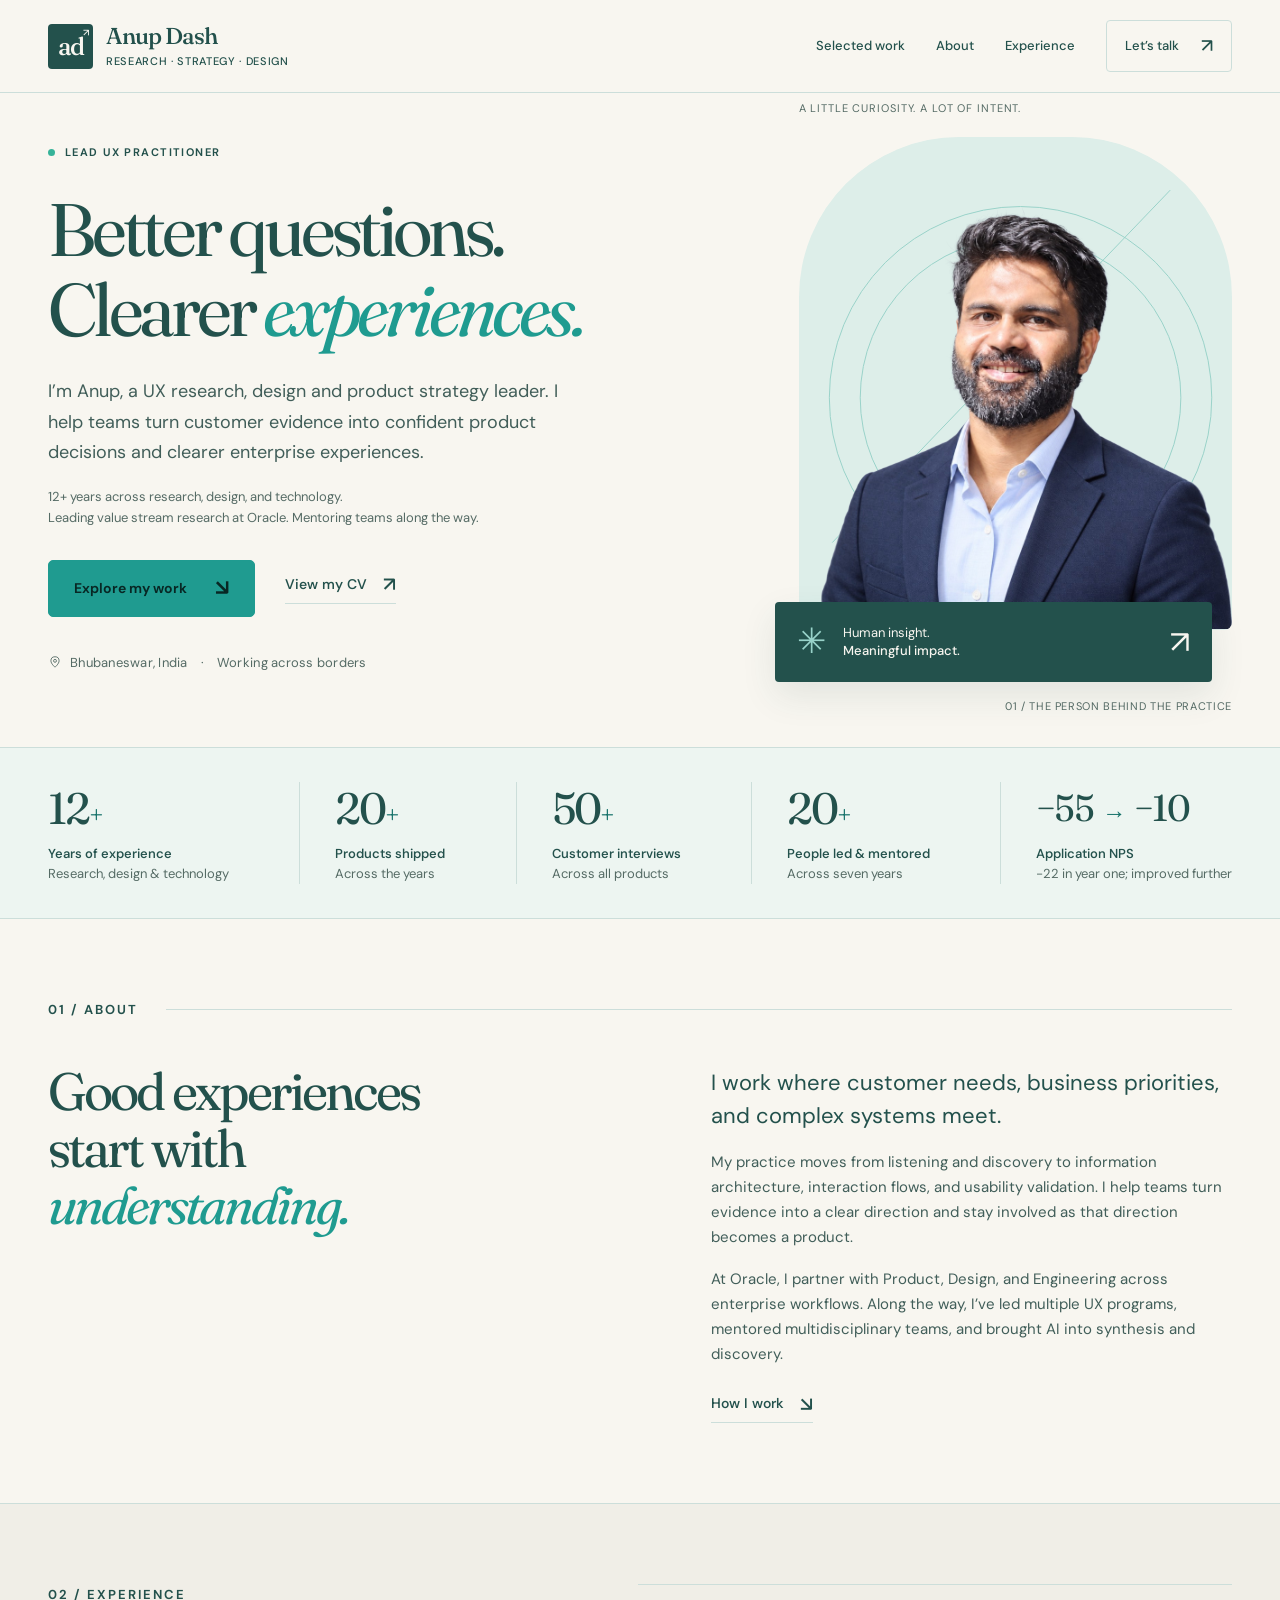
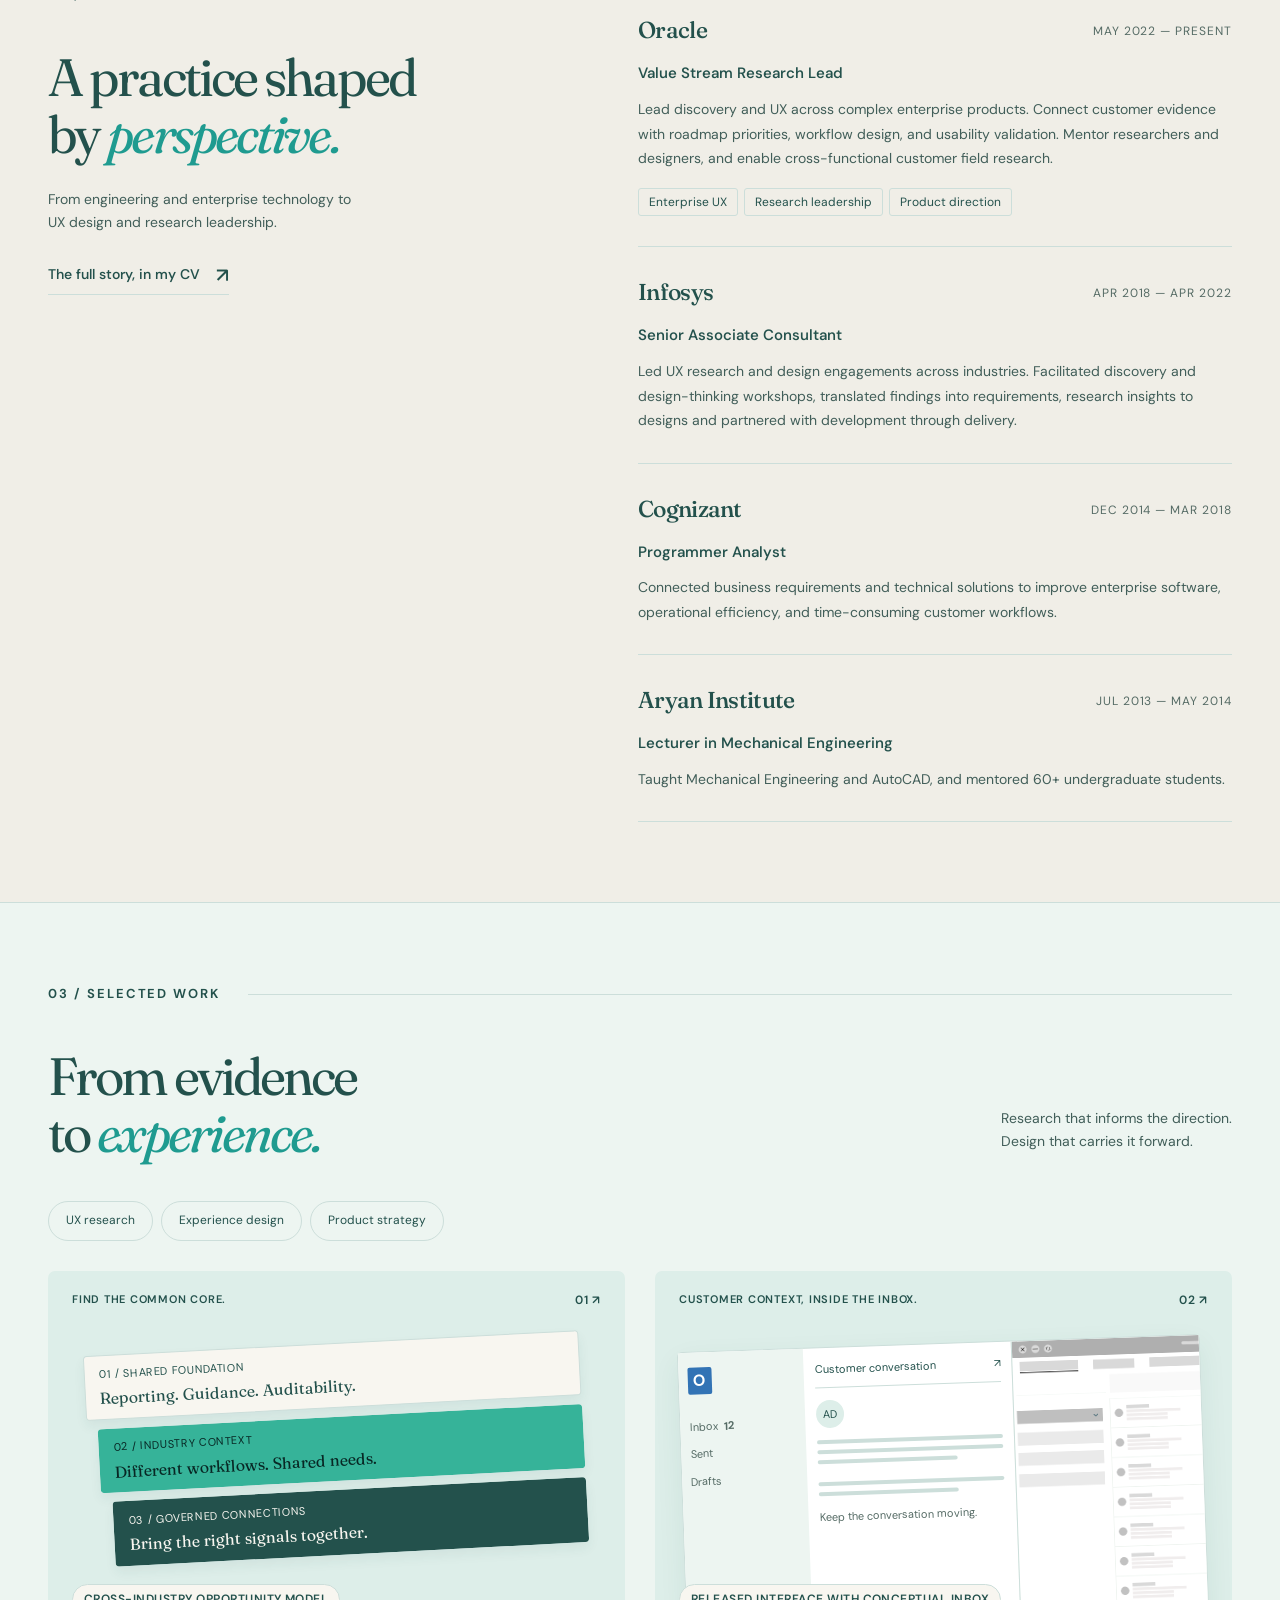
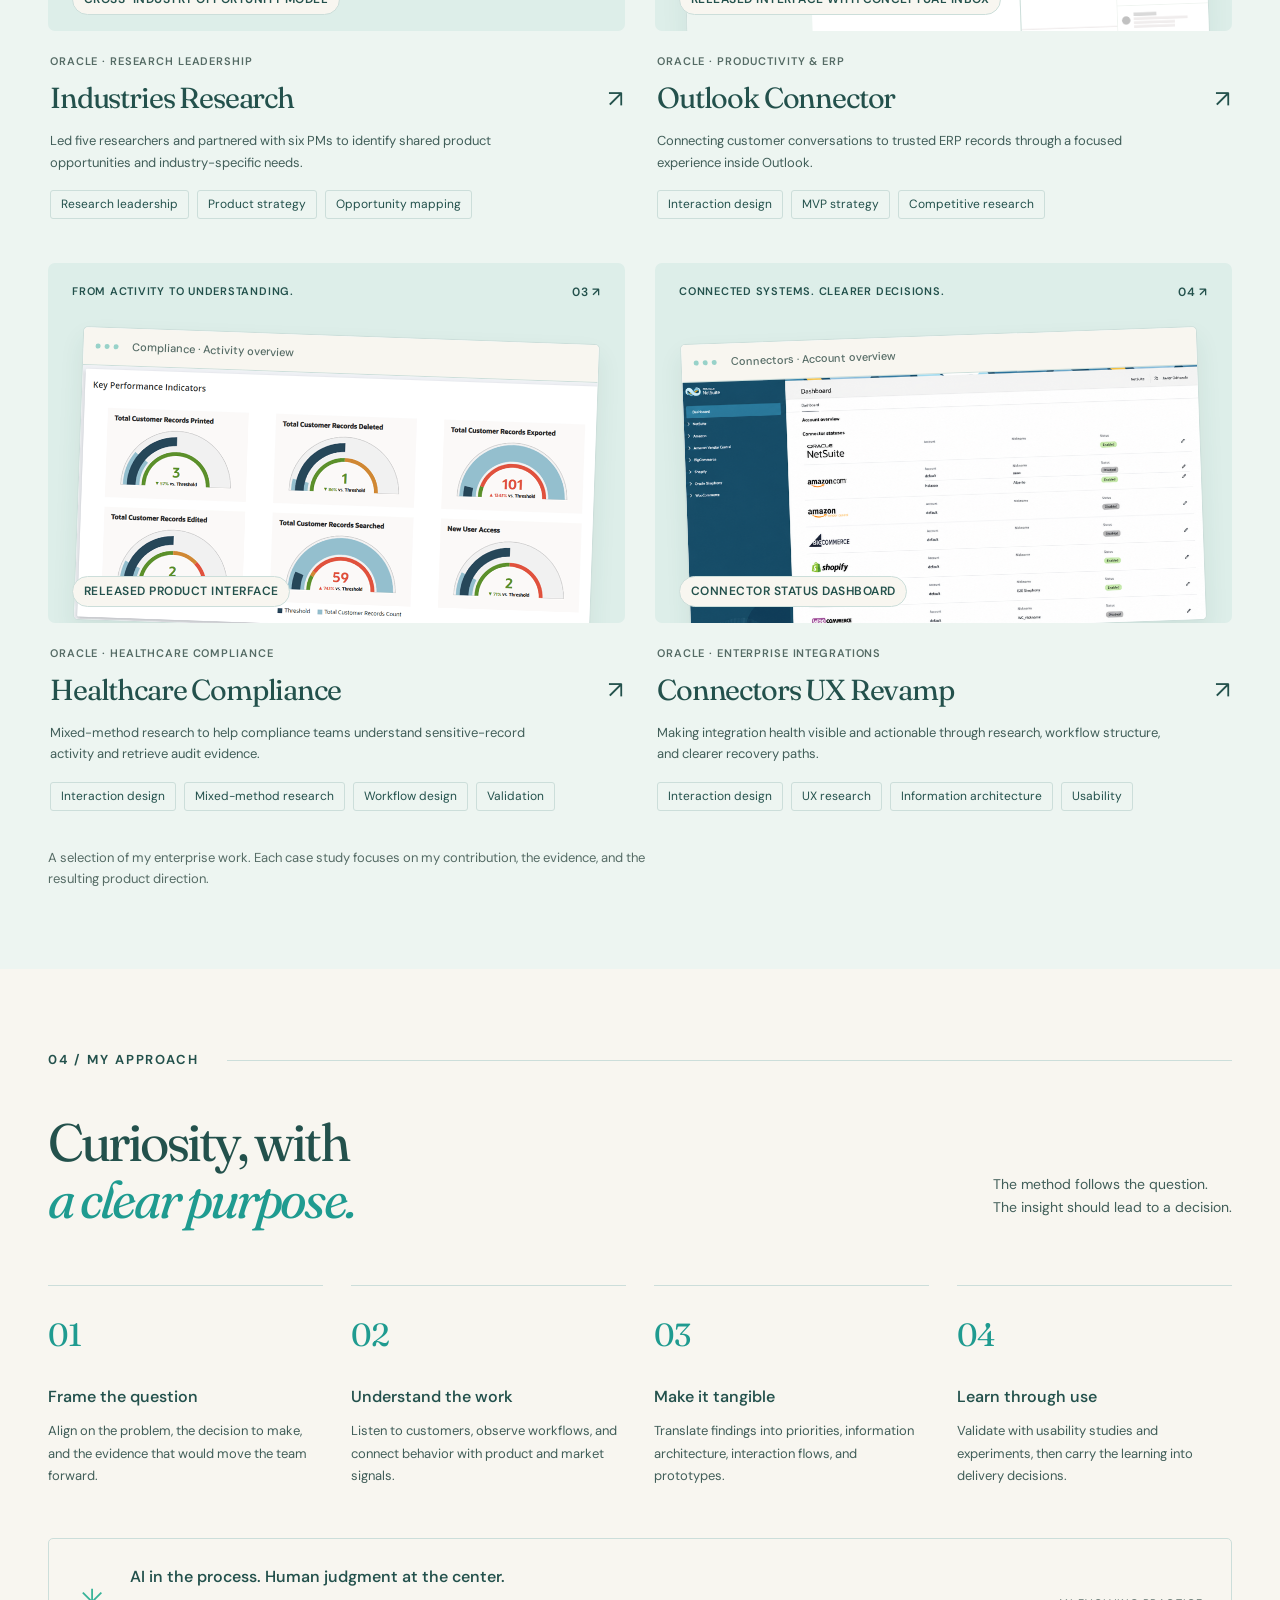
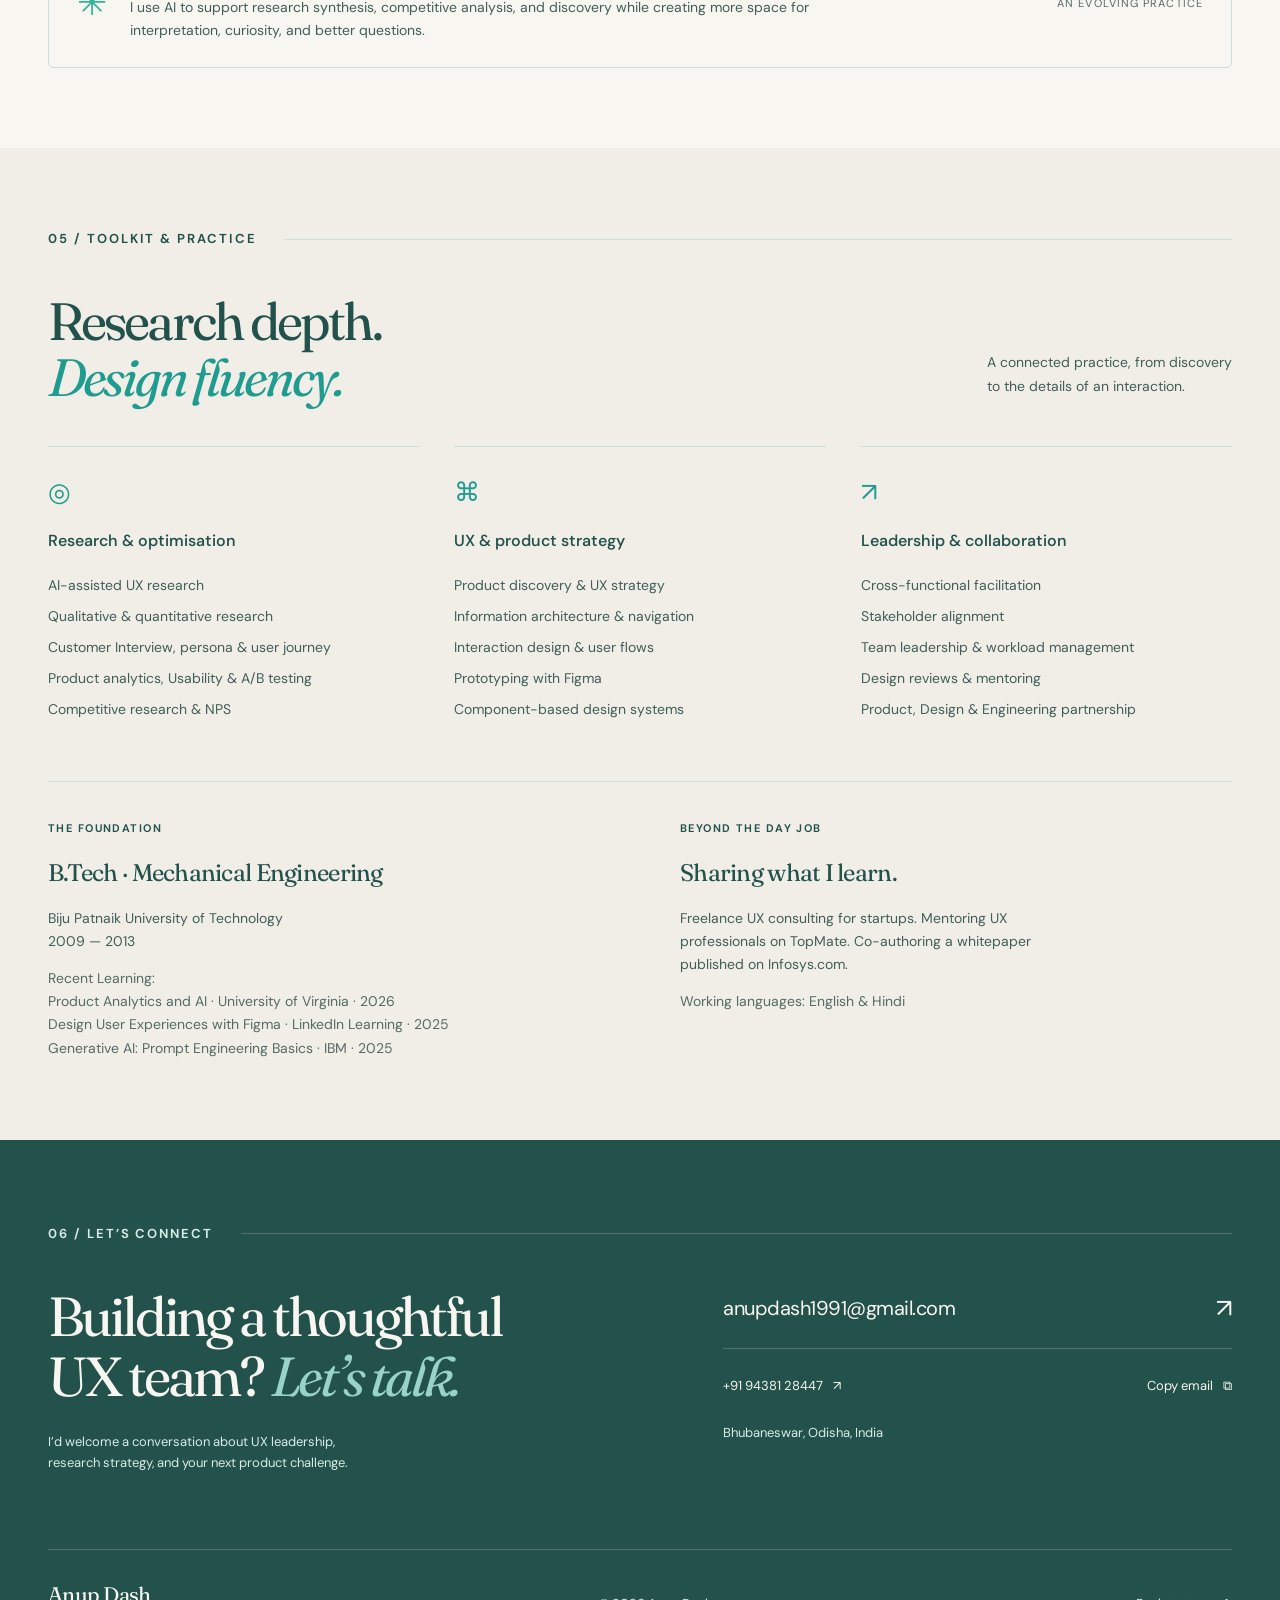
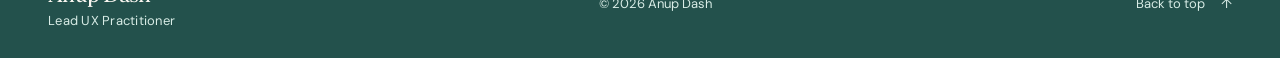
==== commit 74f4b832: "Update portfolio, resume and portrait textsize, spacing, colors and image update" ====
--- a/index.html
+++ b/index.html
@@ -10,7 +10,7 @@
   <meta property="og:description" content="UX research, product strategy, and experience design. 12+ years turning complex product questions into clearer experiences.">
   <meta property="og:type" content="website">
   <link rel="icon" href="assets/favicon.svg" type="image/svg+xml">
-  <link rel="stylesheet" href="styles.css?v=20261013-formal-portrait">
+  <link rel="stylesheet" href="styles.css?v=20261020-flipped-portrait">
   <script src="app.js" defer></script>
 </head>
 <body>
@@ -34,7 +34,7 @@
       </div>
       <div class="portrait-composition">
         <span class="portrait-kicker">A LITTLE CURIOSITY. A LOT OF INTENT.</span>
-        <div class="portrait-frame"><svg class="portrait-orbit" viewBox="0 0 440 510" aria-hidden="true"><circle cx="225" cy="270" r="166"/><circle cx="225" cy="270" r="198"/><path d="M30 420 380 55"/></svg><img src="assets/anup-portrait-formal.png" alt="Anup Dash smiling, wearing a navy blazer and light blue shirt" width="1254" height="1254" fetchpriority="high"></div>
+        <div class="portrait-frame"><svg class="portrait-orbit" viewBox="0 0 440 510" aria-hidden="true"><circle cx="225" cy="270" r="166"/><circle cx="225" cy="270" r="198"/><path d="M30 420 380 55"/></svg><div class="portrait-cutout"><img src="assets/anup-portrait-flipped-4k.jpg" alt="Anup Dash smiling, wearing a navy blazer and light blue shirt" width="3840" height="3840" fetchpriority="high"></div></div>
         <div class="portrait-caption"><span class="spark" aria-hidden="true">✳</span><span>Human insight.<br><strong>Meaningful impact.</strong></span><span class="caption-arrow" aria-hidden="true">↗</span></div>
         <span class="portrait-index">01 / THE PERSON BEHIND THE PRACTICE</span>
       </div>
@@ -59,7 +59,7 @@
     <section class="section work-section" id="projects" aria-labelledby="work-title"><div class="wrap">
       <div class="section-label"><span>03 / SELECTED WORK</span><span class="line"></span></div>
       <div class="section-heading"><h2 id="work-title">From evidence<br>to <em>experience.</em></h2><p>Research that informs the direction.<br>Design that carries it forward.</p></div>
-      <div class="work-filters" role="group" aria-label="Filter selected work"><button class="filter active" data-filter="all" aria-pressed="true">All work <span>04</span></button><button class="filter" data-filter="research" aria-pressed="false">UX research</button><button class="filter" data-filter="design" aria-pressed="false">Experience design</button><button class="filter" data-filter="strategy" aria-pressed="false">Product strategy</button></div>
+      <div class="work-filters" role="group" aria-label="Filter selected work"><button class="filter" data-filter="research" aria-pressed="false">UX research</button><button class="filter" data-filter="design" aria-pressed="false">Experience design</button><button class="filter" data-filter="strategy" aria-pressed="false">Product strategy</button></div>
       <p class="sr-only" id="filter-status" aria-live="polite">Showing all 4 projects.</p>
       <div class="project-grid">
         <a class="project-card" href="industries-research.html" data-categories="research strategy">
@@ -87,13 +87,13 @@
       <div class="ai-note"><span class="spark" aria-hidden="true">✳</span><div><h3>AI in the process. Human judgment at the center.</h3><p>I use AI to support research synthesis, competitive analysis, and discovery while creating more space for interpretation, curiosity, and better questions.</p></div><span class="ai-label">AN EVOLVING PRACTICE</span></div>
     </section>
 
-    <section class="section wrap capabilities" aria-labelledby="capabilities-title"><div class="section-label"><span>05 / TOOLKIT & PRACTICE</span><span class="line"></span></div><div class="section-heading"><h2 id="capabilities-title">Research depth.<br><em>Design fluency.</em></h2><p>A connected practice, from discovery<br>to the details of an interaction.</p></div><div class="capability-grid">
+    <section class="section capabilities" aria-labelledby="capabilities-title"><div class="wrap"><div class="section-label"><span>05 / TOOLKIT & PRACTICE</span><span class="line"></span></div><div class="section-heading"><h2 id="capabilities-title">Research depth.<br><em>Design fluency.</em></h2><p>A connected practice, from discovery<br>to the details of an interaction.</p></div><div class="capability-grid">
       <article><span class="capability-icon" aria-hidden="true">◎</span><h3>Research & optimisation</h3><ul><li>AI-assisted UX research</li><li>Qualitative & quantitative research</li><li>Customer Interview, persona & user journey</li><li>Product analytics, Usability & A/B testing</li><li>Competitive research & NPS</li></ul></article>
       <article><span class="capability-icon" aria-hidden="true">⌘</span><h3>UX & product strategy</h3><ul><li>Product discovery & UX strategy</li><li>Information architecture & navigation</li><li>Interaction design & user flows</li><li>Prototyping with Figma</li><li>Component-based design systems</li></ul></article>
       <article><span class="capability-icon" aria-hidden="true">↗</span><h3>Leadership & collaboration</h3><ul><li>Cross-functional facilitation</li><li>Stakeholder alignment</li><li>Team leadership & workload management</li><li>Design reviews & mentoring</li><li>Product, Design & Engineering partnership</li></ul></article>
     </div>
-    <div class="beyond-grid"><div><p class="eyebrow">THE FOUNDATION</p><h3>B.Tech · Mechanical Engineering</h3><p>Biju Patnaik University of Technology<br>2009 — 2013</p><p class="small-copy">Recent learning: Figma · LinkedIn Learning, 2025<br>Generative AI Prompt Engineering · IBM, 2025</p></div><div><p class="eyebrow">BEYOND THE DAY JOB</p><h3>Sharing what I learn.</h3><p>Freelance UX consulting for startups. Mentoring UX professionals on TopMate. Co-authoring a whitepaper published on Infosys.com.</p><p class="small-copy">Working languages: English & Hindi</p></div></div>
-    </section>
+    <div class="beyond-grid"><div><p class="eyebrow">THE FOUNDATION</p><h3>B.Tech · Mechanical Engineering</h3><p>Biju Patnaik University of Technology<br>2009 — 2013</p><p class="small-copy recent-learning">Recent Learning:<br>Product Analytics and AI · University of Virginia · 2026<br>Design User Experiences with Figma · LinkedIn Learning · 2025<br>Generative AI: Prompt Engineering Basics · IBM · 2025</p></div><div><p class="eyebrow">BEYOND THE DAY JOB</p><h3>Sharing what I learn.</h3><p>Freelance UX consulting for startups. Mentoring UX professionals on TopMate. Co-authoring a whitepaper published on Infosys.com.</p><p class="small-copy">Working languages: English & Hindi</p></div></div>
+    </div></section>
     <section class="contact-section" id="contact" aria-labelledby="contact-title"><div class="wrap"><div class="section-label"><span>06 / LET’S CONNECT</span><span class="line"></span></div><div class="contact-grid"><div><h2 id="contact-title">Building a thoughtful<br>UX team? <em>Let’s talk.</em></h2><p>I’d welcome a conversation about UX leadership,<br>research strategy, and your next product challenge.</p></div><div class="contact-details"><a class="contact-email" href="mailto:anupdash1991@gmail.com">anupdash1991@gmail.com <span aria-hidden="true">↗</span></a><div class="contact-secondary"><a href="tel:+919438128447">+91 94381 28447 <span aria-hidden="true">↗</span></a><button id="copy-email">Copy email <span aria-hidden="true">⧉</span></button></div><p>Bhubaneswar, Odisha, India</p><span class="copy-status" id="copy-status" role="status"></span></div></div><footer class="footer"><a class="footer-name" href="#top">Anup Dash<span>Lead UX Practitioner</span></a><span>© 2026 Anup Dash</span><a href="#top">Back to top <span aria-hidden="true">↑</span></a></footer></div></section>
   </main>
 </body>
--- a/styles.css
+++ b/styles.css
@@ -21,19 +21,23 @@
   --display:'Fraunces',Georgia,serif;
   --sans:'DM Sans',Arial,sans-serif;
 }
-*{box-sizing:border-box}html{scroll-behavior:smooth;scroll-padding-top:110px}body{margin:0;background:var(--paper);color:var(--ink);font-family:var(--sans);font-size:16px;line-height:1.65;-webkit-font-smoothing:antialiased}a{color:inherit;text-decoration:none}button{font:inherit;cursor:pointer}img{display:block;max-width:100%}button,a{-webkit-tap-highlight-color:transparent}button{color:inherit}::selection{background:var(--teal-soft);color:var(--ink)}:focus-visible{outline:3px solid var(--accent);outline-offset:5px}h1,h2,h3,p{margin:0}h1,h2{font-family:var(--display);font-weight:400;letter-spacing:-.055em;line-height:1.08}h2{font-size:clamp(38px,4.1vw,60px)}h2 em,h1 em{font-weight:400;color:var(--teal)}em{font-family:var(--display)}.wrap{width:min(1240px,calc(100% - 96px));margin-inline:auto}.section{padding-block:80px}.section-label{display:flex;align-items:center;gap:28px;margin-bottom:43px;font-size:11px;font-weight:650;letter-spacing:.15em}.section-label .line{height:1px;flex:1;background:var(--border)}.eyebrow{font-size:11px;letter-spacing:.13em;font-weight:650;display:flex;align-items:center;gap:10px}.status-dot{width:7px;height:7px;background:var(--teal-warm);border-radius:50%}.text-link{display:inline-flex;align-items:center;gap:16px;font-size:14px;font-weight:550;border-bottom:1px solid var(--border);padding-bottom:7px}.text-link:hover{color:var(--teal-text);border-color:var(--accent)}.text-link span{font-size:20px;line-height:1}.button{display:inline-flex;align-items:center;justify-content:center;gap:28px;padding:16px 25px;min-height:54px;border-radius:5px;font-weight:550;font-size:14px;border:1px solid var(--teal-deep);transition:background .2s,transform .2s}.button:hover{transform:translateY(-2px)}.button span{font-size:22px;line-height:1}.button-primary{background:var(--teal);border-color:var(--teal);color:var(--on-primary);font-weight:650}.button-primary:hover{background:var(--teal-deep);border-color:var(--teal-deep);color:var(--paper)}.sr-only{position:absolute;width:1px;height:1px;padding:0;margin:-1px;overflow:hidden;clip:rect(0,0,0,0);white-space:nowrap;border:0}.skip-link{position:fixed;z-index:200;top:8px;left:16px;padding:12px;background:var(--teal-deep);color:white;transform:translateY(-160%)}.skip-link:focus{transform:none}
-.site-header{position:sticky;top:0;z-index:100;background:rgba(248,246,240,.95);backdrop-filter:blur(14px);border-bottom:1px solid var(--border)}.navigation{display:flex;align-items:center;justify-content:space-between;min-height:92px;gap:30px}.brand{display:flex;align-items:center;gap:13px;font-family:var(--display);font-weight:500;font-size:23px;letter-spacing:-.045em;line-height:1.15}.brand-caption{display:block;font-family:var(--sans);font-size:8px;font-weight:500;letter-spacing:.12em;margin-top:5px}.monogram{display:flex;align-items:center;justify-content:center;width:45px;height:45px;background:var(--teal-deep);color:var(--paper);font-size:25px;border-radius:4px;position:relative;letter-spacing:-.08em}.monogram span{position:absolute;font-family:var(--sans);font-size:10px;right:4px;top:3px;letter-spacing:0}.nav-links{display:flex;align-items:center;gap:31px;font-size:13px;font-weight:500}.nav-links>a:hover{color:var(--teal-text)}.nav-contact{border:1px solid var(--border);padding:9px 18px;border-radius:4px;display:flex;gap:22px;align-items:center}.nav-contact span{font-size:19px}.menu-toggle{display:none}
-.hero{display:grid;grid-template-columns:1.28fr .82fr;gap:74px;align-items:center;padding-block:8px 32px;min-height:0}.hero h1{font-size:clamp(52px,5.8vw,82px);line-height:1.08;margin-top:27px;letter-spacing:-.057em}.hero h1 em{display:inline-block}.hero-intro{max-width:540px;margin-top:27px;font-size:18px;line-height:1.7;color:var(--text)}.hero-detail{color:var(--muted);font-size:13px;margin-top:18px}.hero-actions{display:flex;align-items:center;gap:30px;margin-top:31px}.hero-location{display:flex;align-items:center;gap:8px;color:var(--muted);font-size:10px;margin-top:36px;letter-spacing:.02em}.hero-location svg{width:14px;height:14px;stroke:currentColor;stroke-width:1.5}.hero-location>span{padding-inline:5px}.portrait-composition{position:relative;padding-top:28px}.portrait-kicker{position:absolute;top:0;left:0;font-size:9px;letter-spacing:.14em;color:var(--muted)}.portrait-frame{position:relative;isolation:isolate;aspect-ratio: .88;border-radius:160px 160px 8px 8px;background:var(--surface-soft);overflow:hidden}.portrait-frame>img{position:absolute;z-index:1;bottom:0;left:0;width:100%;height:auto;mix-blend-mode:normal;-webkit-mask-image:url("assets/anup-portrait-formal-mask.png");mask-image:url("assets/anup-portrait-formal-mask.png");-webkit-mask-size:100% 100%;mask-size:100% 100%;-webkit-mask-repeat:no-repeat;mask-repeat:no-repeat}.portrait-orbit{position:absolute;z-index:0;pointer-events:none;width:100%;height:100%;inset:0;stroke:var(--teal-soft);fill:none;stroke-width:1}.portrait-caption{position:relative;margin:-28px 20px 0 -24px;padding:18px 22px;display:flex;align-items:center;gap:17px;background:var(--teal-deep);color:var(--paper);box-shadow:0 14px 35px #23514C1a;font-size:13px;line-height:1.4;border-radius:4px}.portrait-caption strong{font-weight:500}.spark{font-size:35px;color:var(--teal-soft);line-height:1}.caption-arrow{margin-left:auto;font-size:32px;font-weight:400}.portrait-index{display:block;text-align:right;margin-top:17px;font-size:8px;letter-spacing:.11em;color:var(--muted)}
-.impact-strip{border-top:1px solid var(--border);border-bottom:1px solid var(--border);background:var(--surface)}.metrics{display:flex;justify-content:space-between;padding-block:34px}.metric{flex:0 1 auto;min-width:0;padding:0 0 0 35px;border-left:1px solid var(--border);text-align:left}.metric:first-child{padding-left:0;border:0}.metric-nps{flex-shrink:0}.metric strong{font-family:var(--display);font-size:44px;font-weight:400;line-height:1.2;letter-spacing:-.045em}.metric strong span{font-size:27px;color:var(--teal-text)}.metric p{font-size:12px;font-weight:550;line-height:1.55;margin-top:9px}.metric p>span{color:var(--muted);font-size:10px;font-weight:400}.metric-nps strong{font-size:37px;line-height:1.43;white-space:nowrap}.metric-nps strong span{font-size:24px;padding-inline:3px}
-.about-grid{display:grid;grid-template-columns:1.05fr 1fr;gap:115px}.about-grid h2{max-width:470px}.about-copy{padding-top:3px;color:var(--text);font-size:15px}.about-copy>p+p{margin-top:18px}.about-copy .large-copy{font-size:22px;line-height:1.5;color:var(--ink)}.about-copy .text-link{margin-top:26px;color:var(--ink)}.section-heading{display:flex;justify-content:space-between;align-items:end;gap:50px;margin-bottom:40px}.section-heading>p{font-size:14px;color:var(--text);padding-bottom:7px;line-height:1.7}.work-section{background:var(--surface)}.work-section .section-label .line{background:var(--border)}.work-filters{display:flex;gap:8px;flex-wrap:wrap;margin-bottom:30px}.filter{border:1px solid var(--border);border-radius:40px;background:transparent;padding:9px 17px;font-size:12px;transition:background .2s}.filter span{font-size:10px;margin-left:7px;opacity:.75}.filter.active{background:var(--teal);color:var(--on-primary);border-color:var(--teal);font-weight:650}.filter:hover:not(.active){background:var(--surface-soft)}.project-grid{display:grid;grid-template-columns:1fr 1fr;gap:44px 30px}.project-card{display:block;min-width:0}.project-card[hidden]{display:none}.project-art{aspect-ratio:1.78;position:relative;overflow:hidden;border-radius:7px}.art-topline{position:absolute;top:21px;left:24px;right:24px;display:flex;justify-content:space-between;gap:12px;z-index:2;font-size:8px;font-weight:600;letter-spacing:.12em}.art-topline>span:last-child{font-size:12px;white-space:nowrap}.art-footnote{position:absolute;bottom:16px;left:24px;z-index:3;display:inline-flex;align-items:center;max-width:calc(100% - 48px);padding:4px 9px;border:1px solid var(--border);border-radius:999px;background:#f8f6f0;color:var(--teal-deep);font-size:8px;font-weight:600;line-height:1.4;letter-spacing:.08em;opacity:1}.project-copy{padding:22px 2px 0}.project-meta{font-size:9px;letter-spacing:.13em;font-weight:600;color:var(--muted)}.project-title{display:flex;justify-content:space-between;align-items:center;gap:14px;margin-top:9px}.project-title h3{font-family:var(--display);font-size:29px;line-height:1.2;font-weight:400;letter-spacing:-.04em}.project-arrow{font-size:24px;transition:transform .25s,color .25s}.project-card:hover .project-arrow{transform:translate(3px,-3px);color:var(--accent)}.project-copy>p:not(.project-meta){font-size:13px;color:var(--text);line-height:1.65;margin-top:12px;max-width:510px}.project-tags{display:flex;gap:7px;flex-wrap:wrap;margin-top:17px}.project-tags span,.experience-tags span{font-size:9px;padding:4px 9px;border:1px solid var(--border);border-radius:3px;color:var(--teal-deep)}.connector-art{color:var(--paper);background:var(--teal-deep)}.connector-art svg{position:absolute;inset:40px 0 17px;width:100%;height:calc(100% - 57px);transition:transform .4s}.map-path{fill:none;stroke:var(--teal-soft);stroke-width:1.5;stroke-dasharray:5 4}.map-node{fill:#2D655F;stroke:var(--teal-soft);stroke-width:.8}.map-label{fill:var(--paper);font-family:var(--sans);font-size:12px;text-anchor:middle}.map-core{fill:var(--teal-deep);font-family:var(--display);font-size:21px;text-anchor:middle}.project-card:hover .connector-art svg{transform:scale(1.025)}.outlook-art{background:var(--surface-soft);color:var(--teal-deep)}.mail-preview{position:absolute;inset:57px 27px -18px;display:flex;background:white;border:1px solid var(--border);border-radius:5px;box-shadow:0 10px 28px #23514C12;transform:rotate(-2deg);transition:transform .4s;font-size:9px}.project-card:hover .mail-preview{transform:rotate(0)}.mail-preview aside{display:flex;flex-direction:column;gap:13px;width:18%;background:var(--surface);padding:15px 9px;color:var(--muted)}.mail-logo{background:#3273b5;color:white;width:24px;height:27px;display:grid;place-items:center;font-weight:700;font-size:16px;margin-bottom:13px;border-radius:2px}.mail-preview aside b{font-size:7px;margin-left:5px}.mail-preview-body{width:44%;padding:16px 13px}.mail-bar{font-size:8px;border-bottom:1px solid var(--border);padding-bottom:12px;display:flex;justify-content:space-between}.mail-avatar{margin-top:13px;border-radius:50%;width:24px;height:24px;background:var(--surface-soft);display:grid;place-items:center;font-size:7px}.mail-lines{display:grid;gap:8px;margin-top:15px}.mail-lines>span{height:4px;background:var(--border);border-radius:2px;width:100%}.mail-lines>span:last-child{width:75%}.short-lines{margin-top:18px}.mail-signature{margin-top:19px;font-size:7px;color:var(--muted)}.connector-preview{border-left:1px solid var(--border);flex:1;overflow:hidden;background:var(--surface)}.connector-preview>img{height:100%;width:100%;object-fit:cover;object-position:top left}.industries-art{background:var(--surface-soft);color:var(--teal-deep)}.research-stack{position:absolute;top:68px;left:10%;right:10%;display:grid;gap:9px;transform:rotate(-3deg);transition:transform .4s}.project-card:hover .research-stack{transform:rotate(0)}.research-layer{padding:15px 22px;border:1px solid var(--border);background:var(--paper);border-radius:4px;box-shadow:0 6px 12px #23514C10}.research-layer:nth-child(2){margin-left:17px;background:var(--teal-warm);color:var(--on-primary);border-color:transparent}.research-layer:nth-child(3){margin-left:34px;background:var(--teal-deep);color:var(--paper);border-color:transparent}.research-layer span{display:block;font-size:7px;letter-spacing:.12em;line-height:1}.research-layer strong{display:block;font-family:var(--display);font-weight:400;font-size:16px;line-height:1.2;margin-top:8px}.healthcare-art{background:var(--surface-soft);color:var(--teal-deep)}.healthcare-window{position:absolute;inset:61px 30px -6px;border:1px solid var(--border);background:#fff;border-radius:5px;overflow:hidden;transform:rotate(2deg);box-shadow:0 12px 25px #23514C15;transition:transform .4s}.project-card:hover .healthcare-window{transform:rotate(0)}.window-bar{display:flex;gap:4px;padding:10px 11px;background:var(--paper);border-bottom:1px solid var(--border);align-items:center}.window-bar>span{width:5px;height:5px;border-radius:50%;background:var(--teal-soft)}.window-bar strong{margin-left:13px;font-size:8px;color:var(--muted);font-weight:500}.healthcare-window img{width:100%;height:100%;object-fit:cover;object-position:top left}.work-note{margin-top:36px;font-size:11px;color:var(--muted);max-width:650px}
-.approach-grid{display:grid;grid-template-columns:repeat(4,1fr);gap:28px;margin-top:58px}.approach-grid article{border-top:1px solid var(--border);padding-top:23px}.step-number{font-family:var(--display);font-size:32px;color:var(--accent);letter-spacing:-.04em}.approach-grid h3{font-size:16px;font-weight:550;margin-top:22px}.approach-grid p{color:var(--text);font-size:13px;line-height:1.7;margin-top:10px}.ai-note{margin-top:51px;border:1px solid var(--border);display:flex;gap:23px;align-items:center;padding:25px 28px;border-radius:5px}.ai-note .spark{color:var(--teal-warm);font-size:36px;flex-shrink:0}.ai-note h3{font-size:14px;font-weight:550}.ai-note p{font-size:12px;color:var(--text);max-width:740px;margin-top:6px}.ai-label{margin-left:auto;font-size:8px;letter-spacing:.1em;min-width:110px;color:var(--muted)}
-.experience-section{background:var(--surface-warm);border-block:1px solid var(--border)}.experience-grid{display:grid;grid-template-columns:.9fr 1.1fr;gap:104px}.experience-intro>p{font-size:14px;color:var(--text);margin-top:26px;max-width:320px}.experience-intro .text-link{margin-top:29px;font-size:12px}.timeline{border-top:1px solid var(--border)}.experience-item{padding-block:27px 30px;border-bottom:1px solid var(--border)}.experience-meta{display:flex;align-items:center;justify-content:space-between;gap:16px}.experience-meta>span:last-child{font-size:9px;letter-spacing:.08em;color:var(--muted)}.company{font-family:var(--display);font-size:23px;font-weight:500;letter-spacing:-.03em}.experience-item h3{font-weight:550;font-size:15px;margin-top:11px}.experience-item>p{font-size:12px;color:var(--text);margin-top:11px;line-height:1.75}.experience-tags{display:flex;gap:6px;margin-top:17px;flex-wrap:wrap}.earlier h3{font-size:13px}.earlier .company{font-size:21px}.capability-grid{display:grid;grid-template-columns:repeat(3,1fr);gap:35px}.capability-grid article{border-top:1px solid var(--border);padding-top:24px}.capability-icon{font-size:26px;color:var(--teal)}.capability-grid h3{margin-top:14px;font-weight:550;font-size:16px}.capability-grid ul{padding:0;list-style:none;margin:16px 0 0;color:var(--text);font-size:12px;line-height:2.2}.beyond-grid{display:grid;grid-template-columns:1fr 1fr;gap:80px;border-top:1px solid var(--border);margin-top:57px;padding-top:37px}.beyond-grid h3{font-family:var(--display);font-weight:400;font-size:24px;letter-spacing:-.03em;margin-top:16px}.beyond-grid>div>p:not(.eyebrow){font-size:13px;color:var(--text);margin-top:14px;max-width:400px}.beyond-grid>div>p.small-copy{font-size:11px;color:var(--muted)}
-.contact-section{background:var(--teal-deep);color:var(--paper);padding-top:83px}.contact-section .section-label{color:var(--on-dark)}.contact-section .line{background:var(--dark-border)}.contact-grid{display:grid;grid-template-columns:1.15fr 1fr;gap:90px;align-items:center;padding-bottom:75px}.contact-grid h2{font-size:clamp(40px,4.3vw,62px)}.contact-grid h2 em{color:var(--teal-soft)}.contact-grid>div>p{color:var(--on-dark);font-size:13px;margin-top:25px}.contact-email{display:flex;justify-content:space-between;gap:20px;align-items:center;font-size:20px;letter-spacing:-.025em;padding-bottom:18px;border-bottom:1px solid var(--dark-border);overflow-wrap:anywhere}.contact-email>span{font-size:26px;flex-shrink:0}.contact-email:hover{color:var(--teal-soft)}.contact-secondary{display:flex;justify-content:space-between;align-items:center;gap:20px;font-size:12px;margin-top:18px}.contact-secondary span{margin-left:7px}.contact-secondary button{background:none;border:0;padding:8px 0;font-size:12px;color:var(--paper)}.contact-secondary button:hover{color:var(--teal-soft)}.contact-details>p{font-size:11px!important;margin-top:18px!important}.copy-status{font-size:11px;color:var(--teal-soft);display:block;min-height:18px;margin-top:8px}.footer{display:flex;align-items:center;justify-content:space-between;gap:30px;padding-block:27px;border-top:1px solid var(--dark-border);color:var(--on-dark);font-size:10px}.footer-name{color:var(--paper);font-family:var(--display);font-size:21px;letter-spacing:-.035em}.footer-name>span{display:block;font-family:var(--sans);font-size:9px;letter-spacing:.02em;margin-top:1px;color:var(--on-dark)}.footer>a:last-child span{margin-left:13px}
+*{box-sizing:border-box}html{scroll-behavior:smooth;scroll-padding-top:110px}body{margin:0;background:var(--paper);color:var(--ink);font-family:var(--sans);font-size:16px;line-height:1.65;-webkit-font-smoothing:antialiased}a{color:inherit;text-decoration:none}button{font:inherit;cursor:pointer}img{display:block;max-width:100%}button,a{-webkit-tap-highlight-color:transparent}button{color:inherit}::selection{background:var(--teal-soft);color:var(--ink)}:focus-visible{outline:3px solid var(--accent);outline-offset:5px}h1,h2,h3,p{margin:0}h1,h2{font-family:var(--display);font-weight:400;letter-spacing:-.055em;line-height:1.08}h2{font-size:clamp(38px,4.1vw,60px)}h2 em,h1 em{font-weight:400;color:var(--teal)}em{font-family:var(--display)}.wrap{width:min(1240px,calc(100% - 96px));margin-inline:auto}.section{padding-block:80px}.section-label{display:flex;align-items:center;gap:28px;margin-bottom:43px;font-size:13px;font-weight:650;letter-spacing:.15em}.section-label .line{height:1px;flex:1;background:var(--border)}.eyebrow{font-size:11px;letter-spacing:.13em;font-weight:650;display:flex;align-items:center;gap:10px}.status-dot{width:7px;height:7px;background:var(--teal-warm);border-radius:50%}.text-link{display:inline-flex;align-items:center;gap:16px;font-size:14px;font-weight:550;border-bottom:1px solid var(--border);padding-bottom:7px}.text-link:hover{color:var(--teal-text);border-color:var(--accent)}.text-link span{font-size:20px;line-height:1}.button{display:inline-flex;align-items:center;justify-content:center;gap:28px;padding:16px 25px;min-height:54px;border-radius:5px;font-weight:550;font-size:14px;border:1px solid var(--teal-deep);transition:background .2s,transform .2s}.button:hover{transform:translateY(-2px)}.button span{font-size:22px;line-height:1}.button-primary{background:var(--teal);border-color:var(--teal);color:var(--on-primary);font-weight:650}.button-primary:hover{background:var(--teal-deep);border-color:var(--teal-deep);color:var(--paper)}.sr-only{position:absolute;width:1px;height:1px;padding:0;margin:-1px;overflow:hidden;clip:rect(0,0,0,0);white-space:nowrap;border:0}.skip-link{position:fixed;z-index:200;top:8px;left:16px;padding:12px;background:var(--teal-deep);color:white;transform:translateY(-160%)}.skip-link:focus{transform:none}
+.site-header{position:sticky;top:0;z-index:100;background:rgba(248,246,240,.95);backdrop-filter:blur(14px);border-bottom:1px solid var(--border)}.navigation{display:flex;align-items:center;justify-content:space-between;min-height:92px;gap:20px}.brand{display:flex;align-items:center;gap:13px;font-family:var(--display);font-weight:500;font-size:23px;letter-spacing:-.045em;line-height:1.15;min-width:0}.brand-caption{display:block;font-family:var(--sans);font-size:11px;font-weight:500;letter-spacing:.06em;margin-top:5px;line-height:1.35}.monogram{display:flex;align-items:center;justify-content:center;width:45px;height:45px;background:var(--teal-deep);color:var(--paper);font-size:25px;border-radius:4px;position:relative;letter-spacing:-.08em}.monogram span{position:absolute;font-family:var(--sans);font-size:10px;right:4px;top:3px;letter-spacing:0}.nav-links{display:flex;align-items:center;gap:31px;font-size:13px;font-weight:500}.nav-links>a:hover{color:var(--teal-text)}.nav-contact{border:1px solid var(--border);padding:9px 18px;border-radius:4px;display:flex;gap:22px;align-items:center}.nav-contact span{font-size:19px}.menu-toggle{display:none}
+.hero{display:grid;grid-template-columns:1.28fr .82fr;gap:74px;align-items:center;padding-block:8px 32px;min-height:0}.hero h1{font-size:clamp(52px,5.8vw,82px);line-height:1.08;margin-top:27px;letter-spacing:-.057em}.hero h1 em{display:inline-block}.hero-intro{max-width:540px;margin-top:27px;font-size:18px;line-height:1.7;color:var(--text)}.hero-detail{color:var(--muted);font-size:13px;margin-top:18px}.hero-actions{display:flex;align-items:center;gap:30px;margin-top:31px}.hero-location{display:flex;align-items:center;gap:8px;color:var(--muted);font-size:13px;margin-top:36px;letter-spacing:.02em;line-height:1.5;flex-wrap:wrap;row-gap:4px}.hero-location svg{width:14px;height:14px;stroke:currentColor;stroke-width:1.5}.hero-location>span{padding-inline:5px}.portrait-composition{position:relative;padding-top:36px}.portrait-kicker{position:absolute;top:0;left:0;font-size:11px;letter-spacing:.08em;color:var(--muted);line-height:1.4}.portrait-frame{position:relative;isolation:isolate;aspect-ratio: .88;border-radius:160px 160px 8px 8px;background:var(--surface-soft);overflow:hidden}/* Mirror the existing mask and counter-flip the photo to preserve the uploaded orientation. */
+.portrait-cutout{position:absolute;z-index:1;bottom:0;left:0;width:100%;height:auto;mix-blend-mode:normal;-webkit-mask-image:url("assets/anup-portrait-formal-mask.png");mask-image:url("assets/anup-portrait-formal-mask.png");-webkit-mask-size:100% 100%;mask-size:100% 100%;-webkit-mask-repeat:no-repeat;mask-repeat:no-repeat;transform:scaleX(-1)}
+.portrait-cutout>img{display:block;width:100%;height:auto;transform:scaleX(-1)}.portrait-orbit{position:absolute;z-index:0;pointer-events:none;width:100%;height:100%;inset:0;stroke:var(--teal-soft);fill:none;stroke-width:1}.portrait-caption{position:relative;margin:-28px 20px 0 -24px;padding:18px 22px;display:flex;align-items:center;gap:17px;background:var(--teal-deep);color:var(--paper);box-shadow:0 14px 35px #23514C1a;font-size:13px;line-height:1.4;border-radius:4px}.portrait-caption strong{font-weight:500}.spark{font-size:35px;color:var(--teal-soft);line-height:1}.caption-arrow{margin-left:auto;font-size:32px;font-weight:400}.portrait-index{display:block;text-align:right;margin-top:17px;font-size:11px;letter-spacing:.06em;color:var(--muted);line-height:1.4}
+.impact-strip{border-top:1px solid var(--border);border-bottom:1px solid var(--border);background:var(--surface)}.metrics{display:flex;justify-content:space-between;padding-block:34px}.metric{flex:0 1 auto;min-width:0;padding:0 0 0 35px;border-left:1px solid var(--border);text-align:left}.metric:first-child{padding-left:0;border:0}.metric-nps{flex-shrink:0}.metric strong{font-family:var(--display);font-size:44px;font-weight:400;line-height:1.2;letter-spacing:-.045em}.metric strong span{font-size:27px;color:var(--teal-text)}.metric p{font-size:13px;font-weight:550;line-height:1.55;margin-top:9px}.metric p>span{color:var(--muted);font-size:13px;font-weight:400;line-height:1.5}.metric-nps strong{font-size:37px;line-height:1.43;white-space:nowrap}.metric-nps strong span{font-size:24px;padding-inline:3px}
+.about-grid{display:grid;grid-template-columns:1.05fr 1fr;gap:115px}.about-grid h2{max-width:470px}.about-copy{padding-top:3px;color:var(--text);font-size:15px}.about-copy>p+p{margin-top:18px}.about-copy .large-copy{font-size:22px;line-height:1.5;color:var(--ink)}.about-copy .text-link{margin-top:26px;color:var(--ink)}.section-heading{display:flex;justify-content:space-between;align-items:end;gap:50px;margin-bottom:40px}.section-heading>p{font-size:14px;color:var(--text);padding-bottom:7px;line-height:1.7}.work-section{background:var(--surface)}.work-section .section-label .line{background:var(--border)}.work-filters{display:flex;gap:8px;flex-wrap:wrap;margin-bottom:30px}.filter{border:1px solid var(--border);border-radius:40px;background:transparent;padding:9px 17px;font-size:12px;transition:background .2s}.filter span{font-size:12px;margin-left:7px;opacity:.75}.filter.active{background:var(--teal);color:var(--on-primary);border-color:var(--teal);font-weight:650}.filter:hover:not(.active){background:var(--surface-soft)}.project-grid{display:grid;grid-template-columns:1fr 1fr;gap:44px 30px}.project-card{display:block;min-width:0}.project-card[hidden]{display:none}.project-art{aspect-ratio:1.78;position:relative;overflow:hidden;border-radius:7px;min-height:360px}.art-topline{position:absolute;top:21px;left:24px;right:24px;display:flex;justify-content:space-between;gap:12px;z-index:2;font-size:11px;font-weight:600;letter-spacing:.07em;line-height:1.4}.art-topline>span:last-child{font-size:12px;white-space:nowrap;flex-shrink:0}.art-footnote{position:absolute;bottom:16px;left:24px;z-index:3;display:inline-flex;align-items:center;max-width:calc(100% - 48px);padding:6px 11px;border:1px solid var(--border);border-radius:999px;background:#f8f6f0;color:var(--teal-deep);font-size:12px;font-weight:600;line-height:1.4;letter-spacing:.04em;opacity:1}.project-copy{padding:22px 2px 0}.project-meta{font-size:11px;letter-spacing:.08em;font-weight:600;color:var(--muted);line-height:1.5}.project-title{display:flex;justify-content:space-between;align-items:center;gap:14px;margin-top:9px}.project-title h3{font-family:var(--display);font-size:29px;line-height:1.2;font-weight:400;letter-spacing:-.04em}.project-arrow{font-size:24px;transition:transform .25s,color .25s}.project-card:hover .project-arrow{transform:translate(3px,-3px);color:var(--accent)}.project-copy>p:not(.project-meta){font-size:13px;color:var(--text);line-height:1.65;margin-top:12px;max-width:510px}.project-tags{display:flex;gap:8px;flex-wrap:wrap;margin-top:17px}.project-tags span,.experience-tags span{font-size:12px;padding:5px 10px;border:1px solid var(--border);border-radius:3px;color:var(--teal-deep);line-height:1.4}.connector-art{color:var(--paper);background:var(--teal-deep)}.connector-art svg{position:absolute;inset:40px 0 17px;width:100%;height:calc(100% - 57px);transition:transform .4s}.map-path{fill:none;stroke:var(--teal-soft);stroke-width:1.5;stroke-dasharray:5 4}.map-node{fill:#2D655F;stroke:var(--teal-soft);stroke-width:.8}.map-label{fill:var(--paper);font-family:var(--sans);font-size:12px;text-anchor:middle}.map-core{fill:var(--teal-deep);font-family:var(--display);font-size:21px;text-anchor:middle}.project-card:hover .connector-art svg{transform:scale(1.025)}.outlook-art{background:var(--surface-soft);color:var(--teal-deep)}.mail-preview{position:absolute;inset:72px 27px -18px;display:flex;background:white;border:1px solid var(--border);border-radius:5px;box-shadow:0 10px 28px #23514C12;transform:rotate(-2deg);transition:transform .4s;font-size:11px;line-height:1.4}.project-card:hover .mail-preview{transform:rotate(0)}.mail-preview aside{display:flex;flex-direction:column;gap:12px;width:24%;background:var(--surface);padding:15px 9px;color:var(--muted)}.mail-logo{background:#3273b5;color:white;width:24px;height:27px;display:grid;place-items:center;font-weight:700;font-size:16px;margin-bottom:13px;border-radius:2px}.mail-preview aside b{font-size:11px;margin-left:3px}.mail-preview-body{width:40%;padding:14px 11px}.mail-bar{font-size:11px;flex-wrap:wrap;border-bottom:1px solid var(--border);padding-bottom:10px;display:flex;justify-content:space-between;gap:6px;line-height:1.4}.mail-avatar{margin-top:12px;border-radius:50%;width:28px;height:28px;background:var(--surface-soft);display:grid;place-items:center;font-size:11px}.mail-lines{display:grid;gap:6px;margin-top:12px}.mail-lines>span{height:4px;background:var(--border);border-radius:2px;width:100%}.mail-lines>span:last-child{width:75%}.short-lines{margin-top:18px}.mail-signature{margin-top:14px;font-size:11px;color:var(--muted);line-height:1.4}.connector-preview{border-left:1px solid var(--border);flex:1;overflow:hidden;background:var(--surface)}.connector-preview>img{height:100%;width:100%;object-fit:cover;object-position:top left}.industries-art{background:var(--surface-soft);color:var(--teal-deep)}.research-stack{position:absolute;top:72px;left:7%;right:7%;display:grid;gap:9px;transform:rotate(-3deg);transition:transform .4s;bottom:76px;grid-template-rows:repeat(3,minmax(0,1fr))}.project-card:hover .research-stack{transform:rotate(0)}.research-layer{padding:8px 14px;border:1px solid var(--border);background:var(--paper);border-radius:4px;box-shadow:0 6px 12px #23514C10;display:flex;flex-direction:column;justify-content:center;min-width:0}.research-layer:nth-child(2){margin-left:11px;background:var(--teal-warm);color:var(--on-primary);border-color:transparent}.research-layer:nth-child(3){margin-left:22px;background:var(--teal-deep);color:var(--paper);border-color:transparent}.research-layer span{display:block;font-size:11px;letter-spacing:.06em;line-height:1.4}.research-layer strong{display:block;font-family:var(--display);font-weight:400;font-size:16px;line-height:1.25;margin-top:6px}.healthcare-art{background:var(--surface-soft);color:var(--teal-deep)}.healthcare-window{position:absolute;inset:72px 30px -6px;border:1px solid var(--border);background:#fff;border-radius:5px;overflow:hidden;transform:rotate(2deg);box-shadow:0 12px 25px #23514C15;transition:transform .4s;display:flex;flex-direction:column}.project-card:hover .healthcare-window{transform:rotate(0)}.window-bar{display:flex;gap:4px;padding:11px 12px;background:var(--paper);border-bottom:1px solid var(--border);align-items:center;flex-shrink:0}.window-bar>span{width:5px;height:5px;border-radius:50%;background:var(--teal-soft);flex-shrink:0}.window-bar strong{margin-left:10px;font-size:11px;color:var(--muted);font-weight:500;min-width:0;line-height:1.4}.healthcare-window img{width:100%;height:0;object-fit:cover;object-position:top left;flex:1;min-height:0}.work-note{margin-top:36px;font-size:13px;color:var(--muted);max-width:650px}
+.approach-grid{display:grid;grid-template-columns:repeat(4,1fr);gap:28px;margin-top:58px}.approach-grid article{border-top:1px solid var(--border);padding-top:23px}.step-number{font-family:var(--display);font-size:32px;color:var(--accent);letter-spacing:-.04em}.approach-grid h3{font-size:16px;font-weight:550;margin-top:22px}.approach-grid p{color:var(--text);font-size:13px;line-height:1.7;margin-top:10px}.ai-note{margin-top:51px;border:1px solid var(--border);display:flex;gap:23px;align-items:center;padding:25px 28px;border-radius:5px}.ai-note .spark{color:var(--teal-warm);font-size:36px;flex-shrink:0}.ai-note h3{font-size:16px;font-weight:550}.ai-note p{font-size:14px;color:var(--text);max-width:740px;margin-top:6px}.ai-label{margin-left:auto;font-size:11px;letter-spacing:.1em;min-width:145px;color:var(--muted);line-height:1.5}
+.experience-section{background:var(--surface-warm);border-block:1px solid var(--border)}.experience-grid{display:grid;grid-template-columns:.9fr 1.1fr;gap:104px}.experience-intro>p{font-size:14px;color:var(--text);margin-top:26px;max-width:320px}.experience-intro .text-link{margin-top:29px;font-size:14px}.timeline{border-top:1px solid var(--border)}.experience-item{padding-block:27px 30px;border-bottom:1px solid var(--border)}.experience-meta{display:flex;align-items:center;justify-content:space-between;gap:16px;flex-wrap:wrap;row-gap:6px}.experience-meta>span:last-child{font-size:12px;letter-spacing:.08em;color:var(--muted);line-height:1.5}.company{font-family:var(--display);font-size:23px;font-weight:500;letter-spacing:-.03em}.experience-item h3{font-weight:550;font-size:15px;margin-top:11px}.experience-item>p{font-size:14px;color:var(--text);margin-top:11px;line-height:1.75}.experience-tags{display:flex;gap:6px;margin-top:17px;flex-wrap:wrap}.earlier h3{font-size:15px}.earlier .company{font-size:23px}.capabilities{background:var(--surface-warm)}
+.capability-grid{display:grid;grid-template-columns:repeat(3,1fr);gap:35px}.capability-grid article{border-top:1px solid var(--border);padding-top:24px}.capability-icon{font-size:26px;color:var(--teal)}.capability-grid h3{margin-top:14px;font-weight:550;font-size:16px}.capability-grid ul{padding:0;list-style:none;margin:16px 0 0;color:var(--text);font-size:14px;line-height:2.2}.beyond-grid{display:grid;grid-template-columns:1fr 1fr;gap:80px;border-top:1px solid var(--border);margin-top:57px;padding-top:37px}.beyond-grid h3{font-family:var(--display);font-weight:400;font-size:24px;letter-spacing:-.03em;margin-top:16px}.beyond-grid>div>p:not(.eyebrow){font-size:14px;color:var(--text);margin-top:14px;max-width:400px}.beyond-grid>div>p.small-copy{font-size:14px;color:var(--muted)}
+.beyond-grid>div>p.recent-learning{max-width:none}
+.contact-section{background:var(--teal-deep);color:var(--paper);padding-top:83px}.contact-section .section-label{color:var(--on-dark)}.contact-section .line{background:var(--dark-border)}.contact-grid{display:grid;grid-template-columns:1.15fr 1fr;gap:90px;align-items:center;padding-bottom:75px}.contact-grid h2{font-size:clamp(40px,4.3vw,62px)}.contact-grid h2 em{color:var(--teal-soft)}.contact-grid>div>p{color:var(--on-dark);font-size:13px;margin-top:25px}.contact-email{display:flex;justify-content:space-between;gap:20px;align-items:center;font-size:20px;letter-spacing:-.025em;padding-bottom:18px;border-bottom:1px solid var(--dark-border);overflow-wrap:anywhere}.contact-email>span{font-size:26px;flex-shrink:0}.contact-email:hover{color:var(--teal-soft)}.contact-secondary{display:flex;justify-content:space-between;align-items:center;gap:20px;font-size:13px;margin-top:18px}.contact-secondary span{margin-left:7px}.contact-secondary button{background:none;border:0;padding:8px 0;font-size:13px;color:var(--paper)}.contact-secondary button:hover{color:var(--teal-soft)}.contact-details>p{font-size:13px!important;margin-top:18px!important}.copy-status{font-size:13px;color:var(--teal-soft);display:block;min-height:22px;margin-top:8px}.footer{display:flex;align-items:center;justify-content:space-between;gap:30px;padding-block:27px;border-top:1px solid var(--dark-border);color:var(--on-dark);font-size:13px}.footer-name{color:var(--paper);font-family:var(--display);font-size:21px;letter-spacing:-.035em}.footer-name>span{display:block;font-family:var(--sans);font-size:13px;letter-spacing:.02em;margin-top:1px;color:var(--on-dark);line-height:1.4}.footer>a:last-child span{margin-left:13px}
 @media(min-width:1600px){.hero{gap:110px}.hero h1{font-size:88px}}
-@media(max-width:1150px){.wrap{width:calc(100% - 64px)}.hero{gap:40px;grid-template-columns:1.2fr .8fr}.hero h1{font-size:64px}.hero-intro{font-size:16px}.about-grid,.experience-grid{gap:65px}.metric{padding:0 0 0 23px}.metric-nps strong{font-size:32px}.research-stack{top:53px}.research-layer{padding:11px 15px}.research-layer strong{font-size:14px}.art-topline{top:16px;left:19px;right:19px;font-size:7px}.art-footnote{left:19px;max-width:calc(100% - 38px);font-size:7px}.project-title h3{font-size:25px}.contact-grid{gap:50px}.contact-email{font-size:17px}}
-@media(max-width:850px){.wrap{width:calc(100% - 48px)}.navigation{min-height:78px}.brand{font-size:21px}.brand-caption{font-size:7px}.nav-links{gap:20px;font-size:12px}.hero{grid-template-columns:1.12fr .88fr;gap:28px;padding-block:24px 32px;min-height:auto}.hero h1{font-size:51px}.hero .eyebrow{font-size:9px}.hero-intro{font-size:14px}.hero-detail{font-size:11px}.hero-actions{gap:18px}.button{padding:13px 18px;font-size:12px;gap:18px}.hero-actions .text-link{font-size:12px;gap:9px}.hero-location{font-size:8px;gap:5px}.portrait-caption{margin-left:-13px;padding:14px;font-size:11px;gap:12px}.portrait-caption .spark{font-size:27px}.portrait-kicker,.portrait-index{font-size:6px}.metrics{padding-block:27px}.metric{padding:0 0 0 15px}.metric strong{font-size:35px}.metric p{font-size:10px}.metric p>span{font-size:8px}.metric-nps strong{font-size:25px;line-height:1.7}.metric-nps strong span{font-size:18px}.section{padding-block:78px}.about-grid{gap:48px}.about-copy{font-size:13px}.about-copy .large-copy{font-size:18px}.section-heading>p{font-size:12px}.project-grid{gap:36px 23px}.project-art{aspect-ratio:1.55}.project-title h3{font-size:23px}.project-copy>p:not(.project-meta){font-size:12px}.project-tags span{font-size:8px}.research-stack{top:50px;left:6%;right:6%;gap:7px}.research-layer{padding:11px 14px}.research-layer strong{font-size:12px}.art-topline{left:15px;right:15px;font-size:6px}.mail-preview{inset:49px 19px -15px}.mail-preview-body{padding:12px 8px}.mail-preview aside{padding:13px 6px;font-size:7px}.mail-bar{font-size:6px}.mail-signature{font-size:6px}.healthcare-window{inset:50px 20px -5px}.approach-grid{gap:18px}.approach-grid h3{font-size:14px}.approach-grid p{font-size:12px}.ai-label{display:none}.experience-grid{gap:44px;grid-template-columns:.85fr 1.15fr}.experience-meta>span:last-child{font-size:8px}.capability-grid{gap:22px}.capability-grid h3{font-size:14px}.capability-grid ul{font-size:11px}.beyond-grid{gap:48px}.contact-grid{gap:35px}.contact-email{font-size:14px}.contact-secondary{font-size:10px}.contact-secondary button{font-size:10px}.contact-grid h2{font-size:42px}}
-@media(max-width:640px){html{scroll-padding-top:85px}.wrap{width:calc(100% - 40px)}.navigation{min-height:74px}.brand{gap:10px;font-size:22px}.monogram{width:38px;height:38px;font-size:23px}.menu-toggle{display:flex;align-items:center;gap:13px;font-size:12px;padding:10px 0;border:0;background:none}.menu-toggle>span{font-size:17px}.nav-links{display:none;position:absolute;top:74px;left:0;right:0;background:var(--paper);padding:19px 20px 24px;border-bottom:1px solid var(--border);box-shadow:0 12px 20px #23514C10;align-items:stretch;gap:2px}.nav-links.open{display:flex;flex-direction:column}.nav-links>a{padding:10px 12px;min-height:44px;font-size:14px}.nav-links .nav-contact{margin-top:8px;justify-content:space-between}.hero{display:flex;flex-direction:column;gap:48px;align-items:stretch;padding-block:28px 32px}.hero h1{font-size:clamp(44px,10.9vw,68px);margin-top:23px}.hero .eyebrow{font-size:9px}.hero-intro{font-size:16px;max-width:480px;margin-top:24px}.hero-detail{font-size:12px;margin-top:18px}.hero-actions{gap:25px;margin-top:27px}.hero-actions .button{font-size:13px;padding:14px 20px}.hero-actions .text-link{font-size:13px}.hero-location{font-size:9px;margin-top:26px;gap:7px}.portrait-composition{width:min(390px,calc(100% - 24px));margin-inline:auto;padding-top:28px}.portrait-frame{aspect-ratio:1.08;border-radius:140px 140px 5px 5px}.portrait-frame>img{width:91%;left:4.5%;bottom:-8%}.portrait-caption{margin-top:-27px;margin-left:-12px;margin-right:16px;padding:16px 20px;font-size:12px;gap:14px}.portrait-kicker{font-size:8px}.portrait-index{font-size:6px;margin-top:13px}.metrics{display:grid;grid-template-columns:1fr 1fr;gap:24px 0;padding-block:30px}.metric{border-left:1px solid var(--border);padding:0 0 0 23px;text-align:left}.metric:nth-child(odd){padding-left:0;border-left:0}.metric strong{font-size:39px}.metric p{font-size:11px}.metric p>span{font-size:8px}.metric-nps strong{font-size:29px;line-height:1.6}.metric-nps strong span{font-size:21px}.section{padding-block:65px}.section-label{font-size:9px;gap:20px;margin-bottom:29px}.about-grid{grid-template-columns:1fr;gap:27px}.about-grid h2{max-width:380px;font-size:42px}.about-copy{font-size:14px;max-width:500px}.about-copy .large-copy{font-size:20px}.section-heading{display:block;margin-bottom:29px}.section-heading h2{font-size:44px}.section-heading>p{margin-top:21px;font-size:13px}.work-filters{gap:7px;margin-bottom:25px}.filter{font-size:10px;padding:9px 13px;min-height:38px}.project-grid{grid-template-columns:1fr;gap:35px}.project-art{aspect-ratio:1.7}.project-title h3{font-size:28px}.project-copy>p:not(.project-meta){font-size:13px}.project-copy{padding-top:20px}.project-meta{font-size:8px}.project-tags span{font-size:9px}.art-topline{font-size:7px;top:18px;left:19px;right:19px}.art-footnote{bottom:12px;font-size:7px}.research-stack{top:54px;left:9%;right:9%;gap:7px}.research-layer{padding:12px 17px}.research-layer strong{font-size:14px}.mail-preview{inset:53px 23px -17px}.healthcare-window{inset:52px 25px -5px}.approach-grid{grid-template-columns:1fr 1fr;gap:30px 22px;margin-top:37px}.step-number{font-size:29px}.approach-grid h3{margin-top:13px;font-size:14px}.approach-grid p{font-size:12px}.ai-note{margin-top:33px;padding:21px 18px;align-items:start;gap:16px}.ai-note .spark{font-size:28px}.ai-note h3{font-size:13px}.ai-note p{font-size:11px;line-height:1.8}.experience-grid{grid-template-columns:1fr;gap:33px}.experience-intro h2{font-size:44px}.experience-intro>p{font-size:14px;max-width:380px;margin-top:22px}.experience-meta>span:last-child{font-size:8px}.experience-item{padding-block:25px}.experience-item>p{font-size:13px}.capability-grid{grid-template-columns:1fr;gap:27px}.capability-grid article{display:grid;grid-template-columns:37px 1fr;gap:0 16px}.capability-grid h3{font-size:16px;margin-top:3px}.capability-grid ul{grid-column:2;font-size:12px;margin-top:12px;line-height:2.1}.beyond-grid{grid-template-columns:1fr;gap:30px;padding-top:30px;margin-top:38px}.beyond-grid h3{font-size:25px}.contact-section{padding-top:58px}.contact-grid{grid-template-columns:1fr;gap:36px;padding-bottom:42px}.contact-grid h2{font-size:46px}.contact-grid>div>p{font-size:12px;margin-top:20px}.contact-email{font-size:19px}.contact-secondary{font-size:12px}.contact-secondary button{font-size:12px}.footer{flex-wrap:wrap;gap:18px;padding-block:24px}.footer-name{width:100%;font-size:23px}.footer>a:last-child{margin-left:auto}.footer{font-size:9px}}
-@media(max-width:360px){.wrap{width:calc(100% - 32px)}.hero h1{font-size:39px}.hero-intro{font-size:14px}.hero-location{font-size:8px}.hero-actions{gap:17px}.hero-actions .button{font-size:12px;gap:12px}.contact-email{font-size:16px}.filter{padding:8px 10px}.research-layer strong{font-size:12px}.research-layer{padding:10px 12px}.research-stack{top:50px}}
+@media(max-width:1150px){.wrap{width:calc(100% - 64px)}.hero{gap:40px;grid-template-columns:1.2fr .8fr}.hero h1{font-size:64px}.hero-intro{font-size:16px}.about-grid,.experience-grid{gap:65px}.metric{padding:0 0 0 23px}.metric-nps strong{font-size:32px}.research-stack{top:72px;bottom:76px;left:7%;right:7%;grid-template-rows:repeat(3,minmax(0,1fr));gap:9px}.research-layer{padding:8px 14px;display:flex;flex-direction:column;justify-content:center;min-width:0}.research-layer strong{font-size:14px;line-height:1.25;margin-top:6px}.art-topline{top:16px;left:19px;right:19px;font-size:11px;line-height:1.4;letter-spacing:.07em}.art-footnote{left:19px;max-width:calc(100% - 38px);font-size:12px;padding:6px 11px;line-height:1.4;letter-spacing:.04em}.project-title h3{font-size:25px}.contact-grid{gap:50px}.contact-email{font-size:17px}}
+@media(max-width:850px){.wrap{width:calc(100% - 48px)}.navigation{min-height:78px;gap:20px}.brand{font-size:21px;min-width:0}.brand-caption{font-size:11px;line-height:1.35;letter-spacing:.06em}.nav-links{gap:20px;font-size:12px}.hero{grid-template-columns:1.12fr .88fr;gap:28px;padding-block:24px 32px;min-height:auto}.hero h1{font-size:51px}.hero .eyebrow{font-size:11px}.hero-intro{font-size:14px}.hero-detail{font-size:11px}.hero-actions{gap:18px}.button{padding:13px 18px;font-size:12px;gap:18px}.hero-actions .text-link{font-size:12px;gap:9px}.hero-location{font-size:13px;gap:5px;line-height:1.5;flex-wrap:wrap;row-gap:4px}.portrait-caption{margin-left:-13px;padding:14px;font-size:11px;gap:12px}.portrait-caption .spark{font-size:27px}.portrait-kicker,.portrait-index{font-size:11px;line-height:1.4;letter-spacing:.06em}.metrics{padding-block:27px}.metric{padding:0 0 0 15px}.metric strong{font-size:35px}.metric p{font-size:13px}.metric p>span{font-size:13px;line-height:1.5}.metric-nps strong{font-size:25px;line-height:1.7}.metric-nps strong span{font-size:18px}.section{padding-block:78px}.about-grid{gap:48px}.about-copy{font-size:13px}.about-copy .large-copy{font-size:18px}.section-heading>p{font-size:12px}.project-grid{gap:36px 23px}.project-art{aspect-ratio:1.55;min-height:360px}.project-title h3{font-size:23px}.project-copy>p:not(.project-meta){font-size:12px}.project-tags span{font-size:12px}.research-stack{top:72px;left:7%;right:7%;gap:9px;bottom:76px;grid-template-rows:repeat(3,minmax(0,1fr))}.research-layer{padding:8px 14px;display:flex;flex-direction:column;justify-content:center;min-width:0}.research-layer strong{font-size:12px;line-height:1.25;margin-top:6px}.art-topline{left:15px;right:15px;font-size:11px;line-height:1.4;letter-spacing:.07em}.mail-preview{inset:72px 27px -18px;line-height:1.4}.mail-preview-body{padding:14px 11px;width:40%}.mail-preview aside{padding:15px 9px;font-size:11px;width:24%;gap:12px}.mail-bar{font-size:11px;gap:6px;line-height:1.4;padding-bottom:10px}.mail-signature{font-size:11px;margin-top:14px;line-height:1.4}.healthcare-window{inset:72px 30px -6px;display:flex;flex-direction:column}.approach-grid{gap:18px}.approach-grid h3{font-size:14px}.approach-grid p{font-size:12px}.ai-label{display:none;min-width:145px;line-height:1.5}.experience-grid{gap:44px;grid-template-columns:.85fr 1.15fr}.experience-meta>span:last-child{font-size:12px;line-height:1.5}.capability-grid{gap:22px}.capability-grid h3{font-size:14px}.capability-grid ul{font-size:14px}.beyond-grid{gap:48px}.contact-grid{gap:35px}.contact-email{font-size:14px}.contact-secondary{font-size:13px}.contact-secondary button{font-size:13px}.contact-grid h2{font-size:42px}}
+@media(max-width:640px){html{scroll-padding-top:85px}.wrap{width:calc(100% - 40px)}.navigation{min-height:74px;gap:20px}.brand{gap:10px;font-size:22px;min-width:0}.monogram{width:38px;height:38px;font-size:23px}.menu-toggle{display:flex;align-items:center;gap:13px;font-size:12px;padding:10px 0;border:0;background:none}.menu-toggle>span{font-size:17px}.nav-links{display:none;position:absolute;top:74px;left:0;right:0;background:var(--paper);padding:19px 20px 24px;border-bottom:1px solid var(--border);box-shadow:0 12px 20px #23514C10;align-items:stretch;gap:2px}.nav-links.open{display:flex;flex-direction:column}.nav-links>a{padding:10px 12px;min-height:44px;font-size:14px}.nav-links .nav-contact{margin-top:8px;justify-content:space-between}.hero{display:flex;flex-direction:column;gap:48px;align-items:stretch;padding-block:28px 32px}.hero h1{font-size:clamp(44px,10.9vw,68px);margin-top:23px}.hero .eyebrow{font-size:11px}.hero-intro{font-size:16px;max-width:480px;margin-top:24px}.hero-detail{font-size:12px;margin-top:18px}.hero-actions{gap:25px;margin-top:27px}.hero-actions .button{font-size:13px;padding:14px 20px}.hero-actions .text-link{font-size:13px}.hero-location{font-size:13px;margin-top:26px;gap:7px;line-height:1.5;flex-wrap:wrap;row-gap:4px}.portrait-composition{width:min(390px,calc(100% - 24px));margin-inline:auto;padding-top:36px}.portrait-frame{aspect-ratio:1.08;border-radius:140px 140px 5px 5px}.portrait-cutout{width:91%;left:4.5%;bottom:-8%}.portrait-caption{margin-top:-27px;margin-left:-12px;margin-right:16px;padding:16px 20px;font-size:12px;gap:14px}.portrait-kicker{font-size:11px;line-height:1.4;letter-spacing:.08em}.portrait-index{font-size:11px;margin-top:13px;line-height:1.4;letter-spacing:.06em}.metrics{display:grid;grid-template-columns:1fr 1fr;gap:24px 0;padding-block:30px}.metric{border-left:1px solid var(--border);padding:0 0 0 23px;text-align:left}.metric:nth-child(odd){padding-left:0;border-left:0}.metric strong{font-size:39px}.metric p{font-size:13px}.metric p>span{font-size:13px;line-height:1.5}.metric-nps strong{font-size:29px;line-height:1.6}.metric-nps strong span{font-size:21px}.section{padding-block:65px}.section-label{font-size:13px;gap:20px;margin-bottom:29px}.about-grid{grid-template-columns:1fr;gap:27px}.about-grid h2{max-width:380px;font-size:42px}.about-copy{font-size:14px;max-width:500px}.about-copy .large-copy{font-size:20px}.section-heading{display:block;margin-bottom:29px}.section-heading h2{font-size:44px}.section-heading>p{margin-top:21px;font-size:13px}.work-filters{gap:7px;margin-bottom:25px}.filter{font-size:12px;padding:9px 13px;min-height:38px}.project-grid{grid-template-columns:1fr;gap:35px}.project-art{aspect-ratio:1.7;min-height:360px}.project-title h3{font-size:28px}.project-copy>p:not(.project-meta){font-size:13px}.project-copy{padding-top:20px}.project-meta{font-size:11px;line-height:1.5;letter-spacing:.08em}.project-tags span{font-size:12px}.art-topline{font-size:11px;top:18px;left:19px;right:19px;line-height:1.4;letter-spacing:.07em}.art-footnote{bottom:12px;font-size:12px;padding:6px 11px;line-height:1.4;letter-spacing:.04em}.research-stack{top:72px;left:7%;right:7%;gap:9px;bottom:76px;grid-template-rows:repeat(3,minmax(0,1fr))}.research-layer{padding:8px 14px;display:flex;flex-direction:column;justify-content:center;min-width:0}.research-layer strong{font-size:14px;line-height:1.25;margin-top:6px}.mail-preview{inset:72px 27px -18px;line-height:1.4}.healthcare-window{inset:72px 30px -6px;display:flex;flex-direction:column}.approach-grid{grid-template-columns:1fr 1fr;gap:30px 22px;margin-top:37px}.step-number{font-size:29px}.approach-grid h3{margin-top:13px;font-size:14px}.approach-grid p{font-size:12px}.ai-note{margin-top:33px;padding:21px 18px;align-items:start;gap:16px}.ai-note .spark{font-size:28px}.ai-note h3{font-size:16px}.ai-note p{font-size:14px;line-height:1.8}.experience-grid{grid-template-columns:1fr;gap:33px}.experience-intro h2{font-size:44px}.experience-intro>p{font-size:14px;max-width:380px;margin-top:22px}.experience-meta>span:last-child{font-size:12px;line-height:1.5}.experience-item{padding-block:25px}.experience-item>p{font-size:14px}.capability-grid{grid-template-columns:1fr;gap:27px}.capability-grid article{display:grid;grid-template-columns:37px 1fr;gap:0 16px}.capability-grid h3{font-size:16px;margin-top:3px}.capability-grid ul{grid-column:2;font-size:14px;margin-top:12px;line-height:2.1}.beyond-grid{grid-template-columns:1fr;gap:30px;padding-top:30px;margin-top:38px}.beyond-grid h3{font-size:25px}.contact-section{padding-top:58px}.contact-grid{grid-template-columns:1fr;gap:36px;padding-bottom:42px}.contact-grid h2{font-size:46px}.contact-grid>div>p{font-size:13px;margin-top:20px}.contact-email{font-size:19px}.contact-secondary{font-size:13px}.contact-secondary button{font-size:13px}.footer{flex-wrap:wrap;gap:18px;padding-block:24px;font-size:13px}.footer-name{width:100%;font-size:23px}.footer>a:last-child{margin-left:auto}.footer{font-size:13px}}
+@media(max-width:360px){.wrap{width:calc(100% - 32px)}.hero h1{font-size:39px}.hero-intro{font-size:14px}.hero-location{font-size:13px;line-height:1.5;flex-wrap:wrap;row-gap:4px}.hero-actions{gap:17px}.hero-actions .button{font-size:12px;gap:12px}.contact-email{font-size:16px}.filter{padding:8px 10px;font-size:12px}.research-layer strong{font-size:12px;line-height:1.25;margin-top:6px}.research-layer{padding:8px 14px;display:flex;flex-direction:column;justify-content:center;min-width:0}.research-stack{top:72px;bottom:76px;left:7%;right:7%;grid-template-rows:repeat(3,minmax(0,1fr));gap:9px}}
 @media(prefers-reduced-motion:reduce){html{scroll-behavior:auto}*,*::before,*::after{animation:none!important;transition:none!important}}
 
 /* Keep keyboard focus distinct on the deep teal sections. */
@@ -45,9 +49,35 @@
 
 /* Present the Connectors screenshot in the same framed style as the other product previews. */
 .connector-cover-art{background:var(--surface-soft);color:var(--teal-deep)}
-.connector-window{position:absolute;inset:61px 30px -6px;display:flex;flex-direction:column;border:1px solid var(--border);background:#fff;border-radius:5px;overflow:hidden;transform:rotate(-2deg);box-shadow:0 12px 25px #23514C15;transition:transform .4s}
+.connector-window{position:absolute;inset:72px 30px -6px;display:flex;flex-direction:column;border:1px solid var(--border);background:#fff;border-radius:5px;overflow:hidden;transform:rotate(-2deg);box-shadow:0 12px 25px #23514C15;transition:transform .4s}
 .project-card:hover .connector-window{transform:rotate(0)}
 .connector-window .window-bar{flex-shrink:0}
 .project-cover-image{display:block;flex:1;min-height:0;width:100%;height:100%;object-fit:cover;object-position:top left}
-@media(max-width:850px){.connector-window{inset:50px 20px -5px}}
-@media(max-width:640px){.connector-window{inset:52px 25px -5px}}
+@media(max-width:850px){.connector-window{inset:72px 30px -6px}}
+@media(max-width:640px){.connector-window{inset:72px 30px -6px}}
+
+/* Small labels stay readable without crowding the surrounding layout. */
+.project-card{min-width:0}
+.project-art{width:100%}
+.brand>span:last-child{min-width:0}
+.art-topline>span:first-child{min-width:0}
+@media(max-width:850px){
+  .project-art{min-height:380px}
+  .research-stack{left:5%;right:5%}
+  .research-layer{padding:6px 12px}
+  .mail-preview{inset:78px 19px -15px}
+  .mail-preview aside{width:25%;padding:13px 7px}
+  .mail-preview-body{padding:12px 8px}
+  .healthcare-window,.connector-window{inset:78px 20px -5px}
+  .art-footnote{letter-spacing:.025em;font-size:12px}
+}
+@media(max-width:640px){
+  .navigation{min-height:84px;gap:16px}
+  .brand-caption{max-width:190px}
+  .menu-toggle{flex-shrink:0}
+  .nav-links{top:84px}
+  .hero-location>span{padding-inline:0}
+  .mail-preview{inset:78px 23px -17px}
+  .healthcare-window,.connector-window{inset:78px 25px -5px}
+}
+@media(max-width:380px){.brand-caption{max-width:145px}}
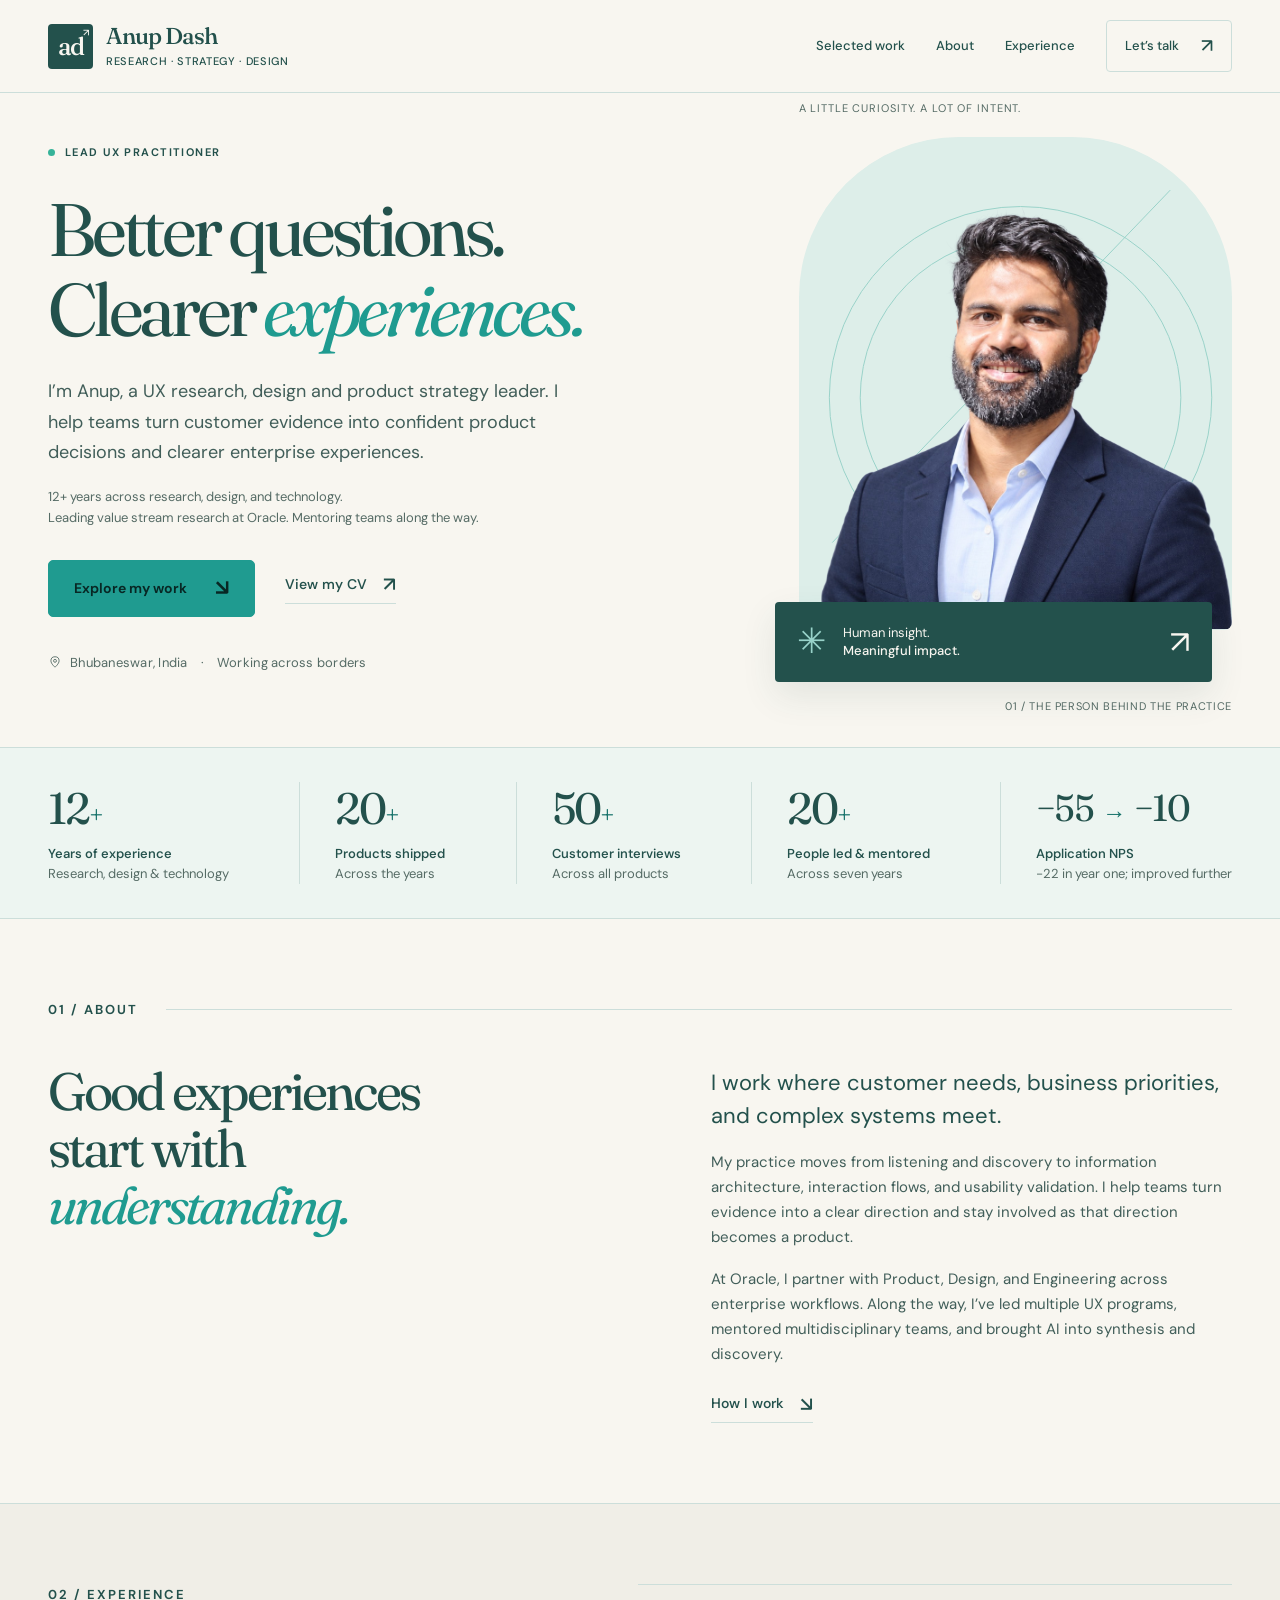
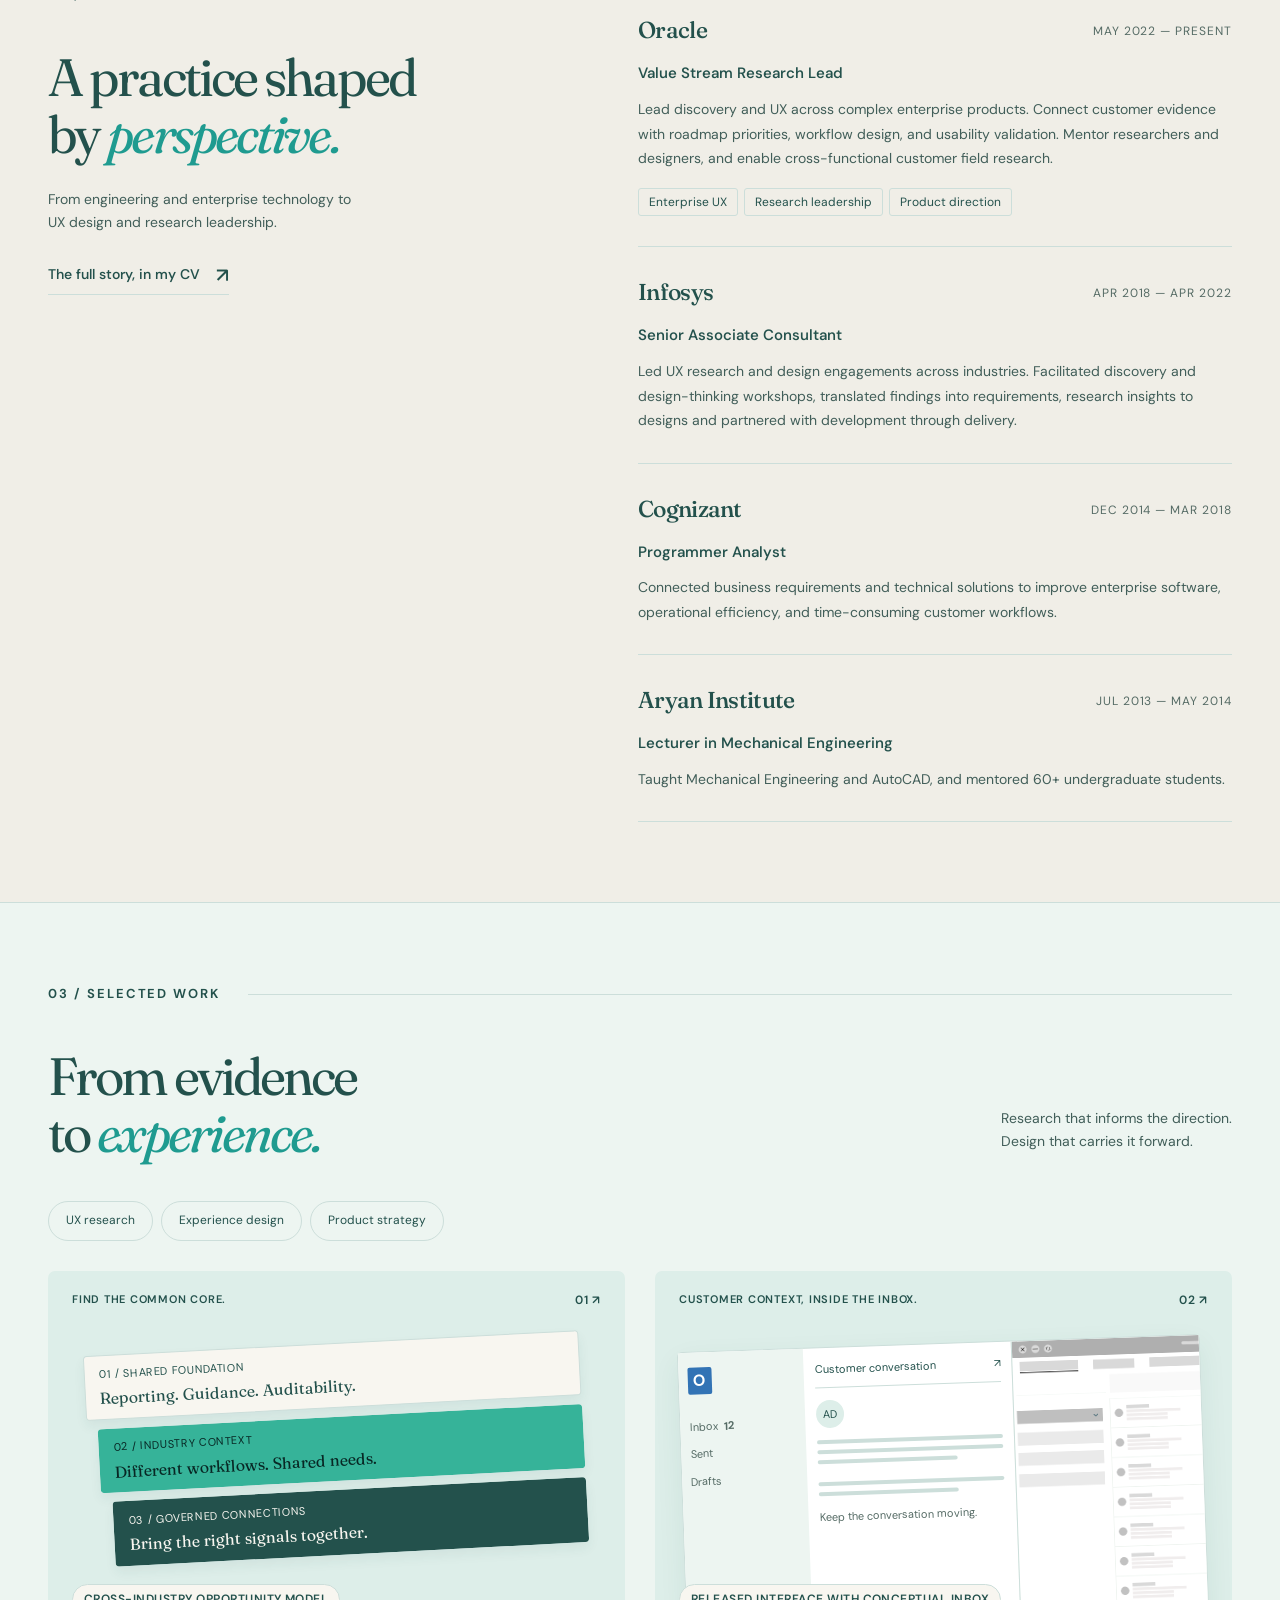
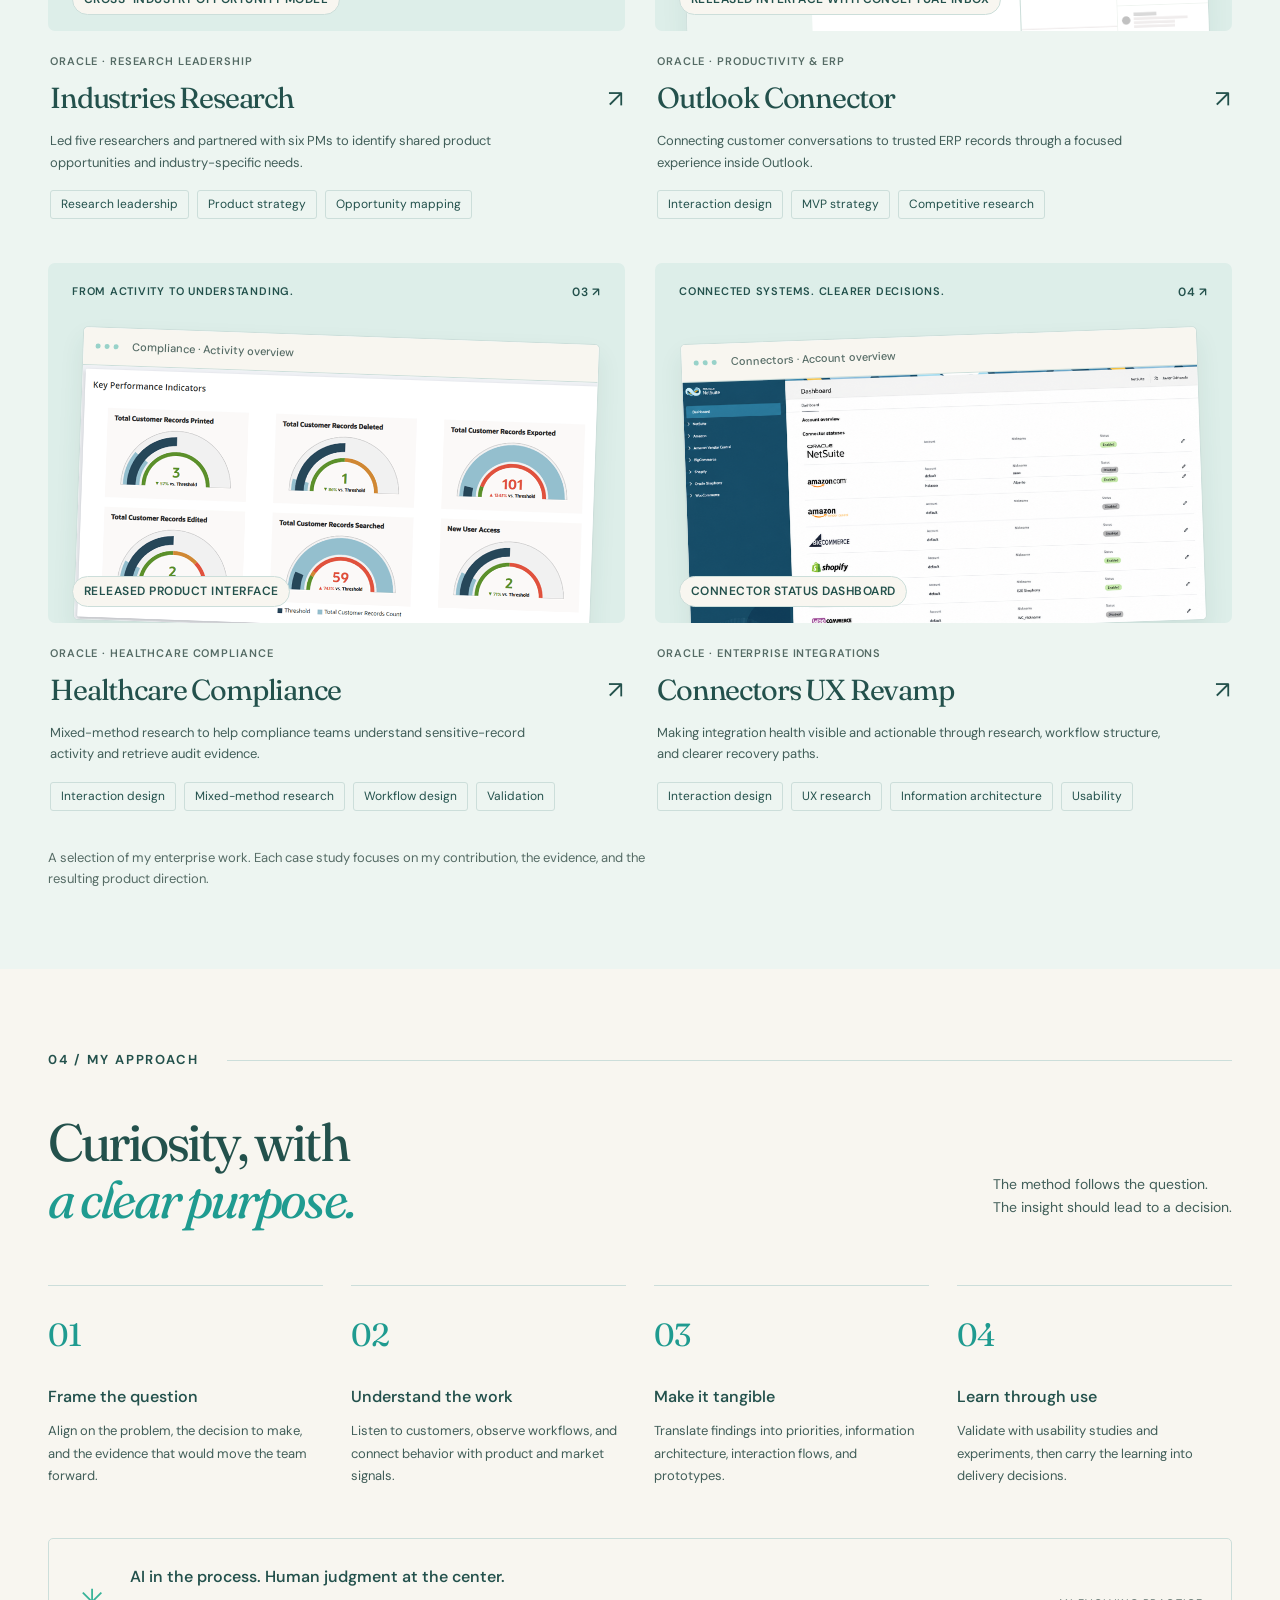
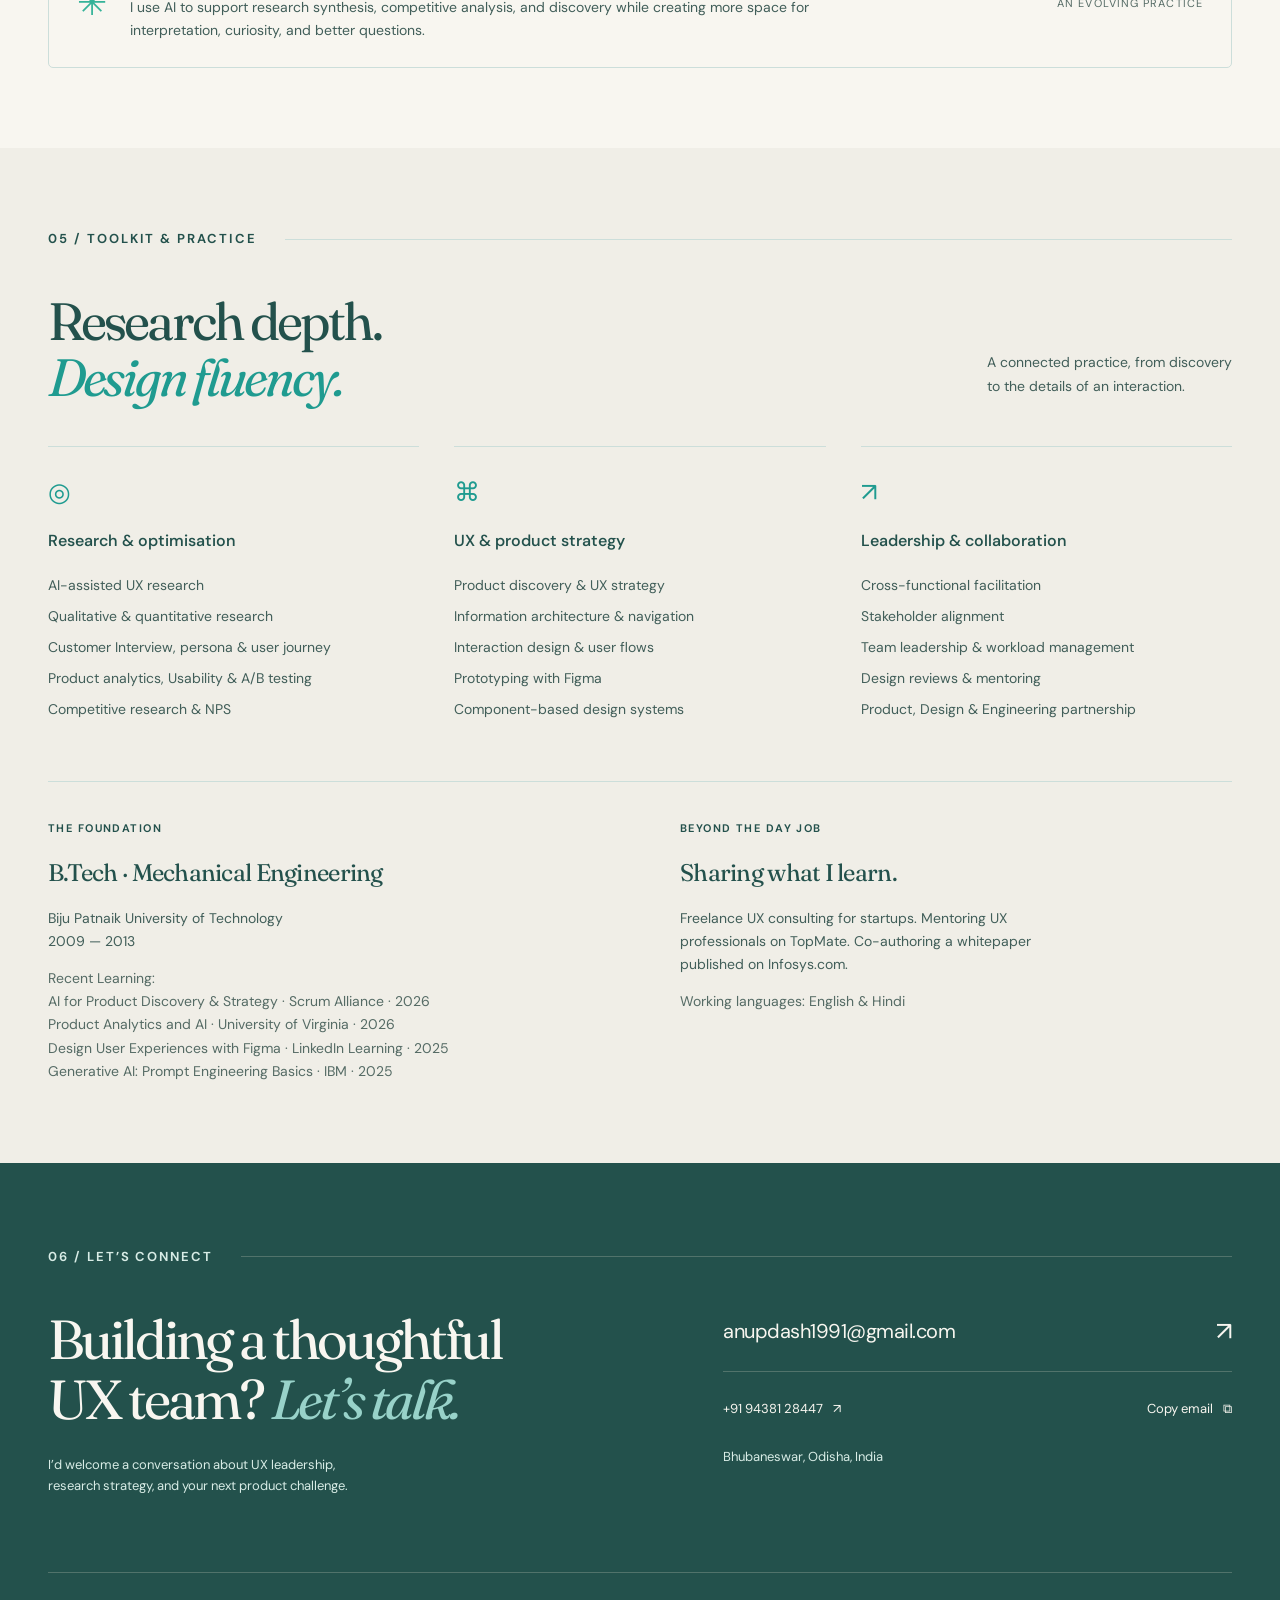
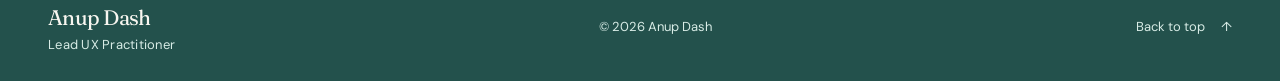
==== commit cb1e2a6f: "Updated Courses" ====
--- a/index.html
+++ b/index.html
@@ -92,7 +92,7 @@
       <article><span class="capability-icon" aria-hidden="true">⌘</span><h3>UX & product strategy</h3><ul><li>Product discovery & UX strategy</li><li>Information architecture & navigation</li><li>Interaction design & user flows</li><li>Prototyping with Figma</li><li>Component-based design systems</li></ul></article>
       <article><span class="capability-icon" aria-hidden="true">↗</span><h3>Leadership & collaboration</h3><ul><li>Cross-functional facilitation</li><li>Stakeholder alignment</li><li>Team leadership & workload management</li><li>Design reviews & mentoring</li><li>Product, Design & Engineering partnership</li></ul></article>
     </div>
-    <div class="beyond-grid"><div><p class="eyebrow">THE FOUNDATION</p><h3>B.Tech · Mechanical Engineering</h3><p>Biju Patnaik University of Technology<br>2009 — 2013</p><p class="small-copy recent-learning">Recent Learning:<br>Product Analytics and AI · University of Virginia · 2026<br>Design User Experiences with Figma · LinkedIn Learning · 2025<br>Generative AI: Prompt Engineering Basics · IBM · 2025</p></div><div><p class="eyebrow">BEYOND THE DAY JOB</p><h3>Sharing what I learn.</h3><p>Freelance UX consulting for startups. Mentoring UX professionals on TopMate. Co-authoring a whitepaper published on Infosys.com.</p><p class="small-copy">Working languages: English & Hindi</p></div></div>
+    <div class="beyond-grid"><div><p class="eyebrow">THE FOUNDATION</p><h3>B.Tech · Mechanical Engineering</h3><p>Biju Patnaik University of Technology<br>2009 — 2013</p><p class="small-copy recent-learning">Recent Learning:<br>AI for Product Discovery &amp; Strategy · Scrum Alliance · 2026<br>Product Analytics and AI · University of Virginia · 2026<br>Design User Experiences with Figma · LinkedIn Learning · 2025<br>Generative AI: Prompt Engineering Basics · IBM · 2025</p></div><div><p class="eyebrow">BEYOND THE DAY JOB</p><h3>Sharing what I learn.</h3><p>Freelance UX consulting for startups. Mentoring UX professionals on TopMate. Co-authoring a whitepaper published on Infosys.com.</p><p class="small-copy">Working languages: English & Hindi</p></div></div>
     </div></section>
     <section class="contact-section" id="contact" aria-labelledby="contact-title"><div class="wrap"><div class="section-label"><span>06 / LET’S CONNECT</span><span class="line"></span></div><div class="contact-grid"><div><h2 id="contact-title">Building a thoughtful<br>UX team? <em>Let’s talk.</em></h2><p>I’d welcome a conversation about UX leadership,<br>research strategy, and your next product challenge.</p></div><div class="contact-details"><a class="contact-email" href="mailto:anupdash1991@gmail.com">anupdash1991@gmail.com <span aria-hidden="true">↗</span></a><div class="contact-secondary"><a href="tel:+919438128447">+91 94381 28447 <span aria-hidden="true">↗</span></a><button id="copy-email">Copy email <span aria-hidden="true">⧉</span></button></div><p>Bhubaneswar, Odisha, India</p><span class="copy-status" id="copy-status" role="status"></span></div></div><footer class="footer"><a class="footer-name" href="#top">Anup Dash<span>Lead UX Practitioner</span></a><span>© 2026 Anup Dash</span><a href="#top">Back to top <span aria-hidden="true">↑</span></a></footer></div></section>
   </main>
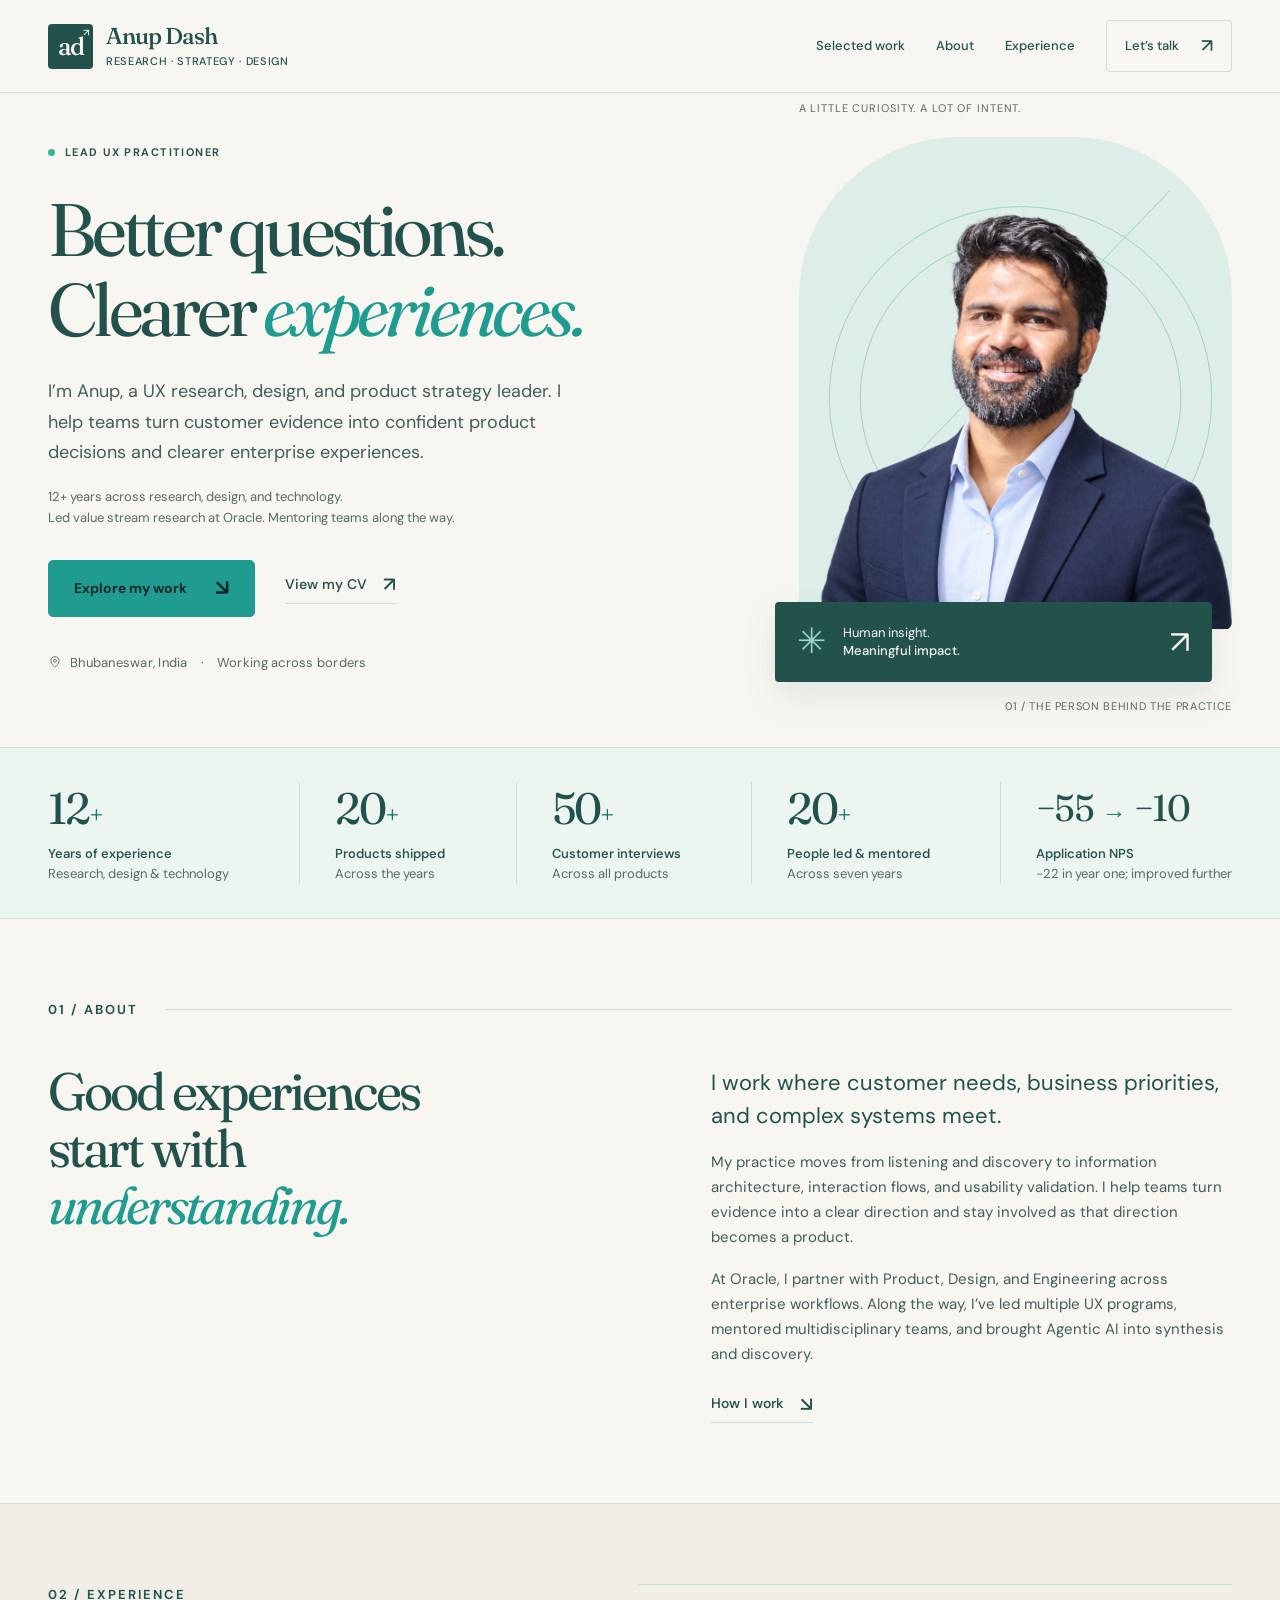
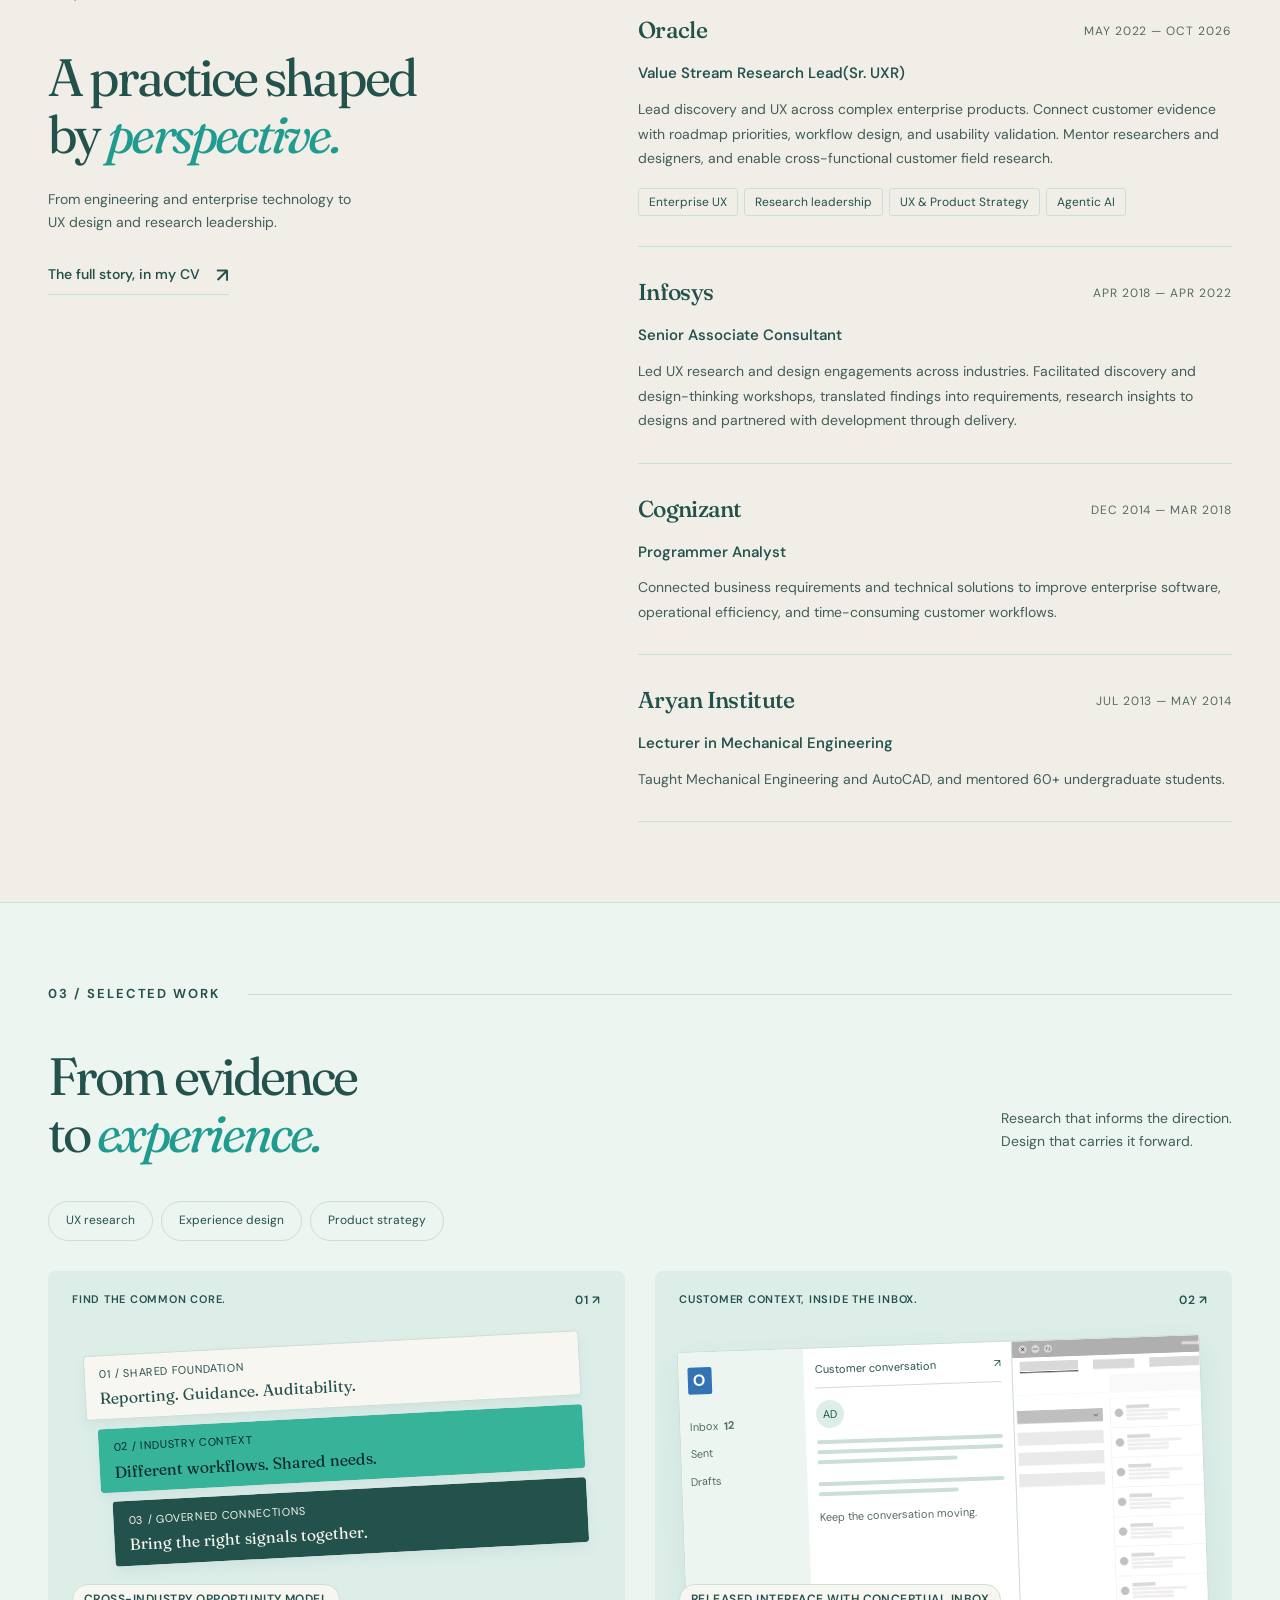
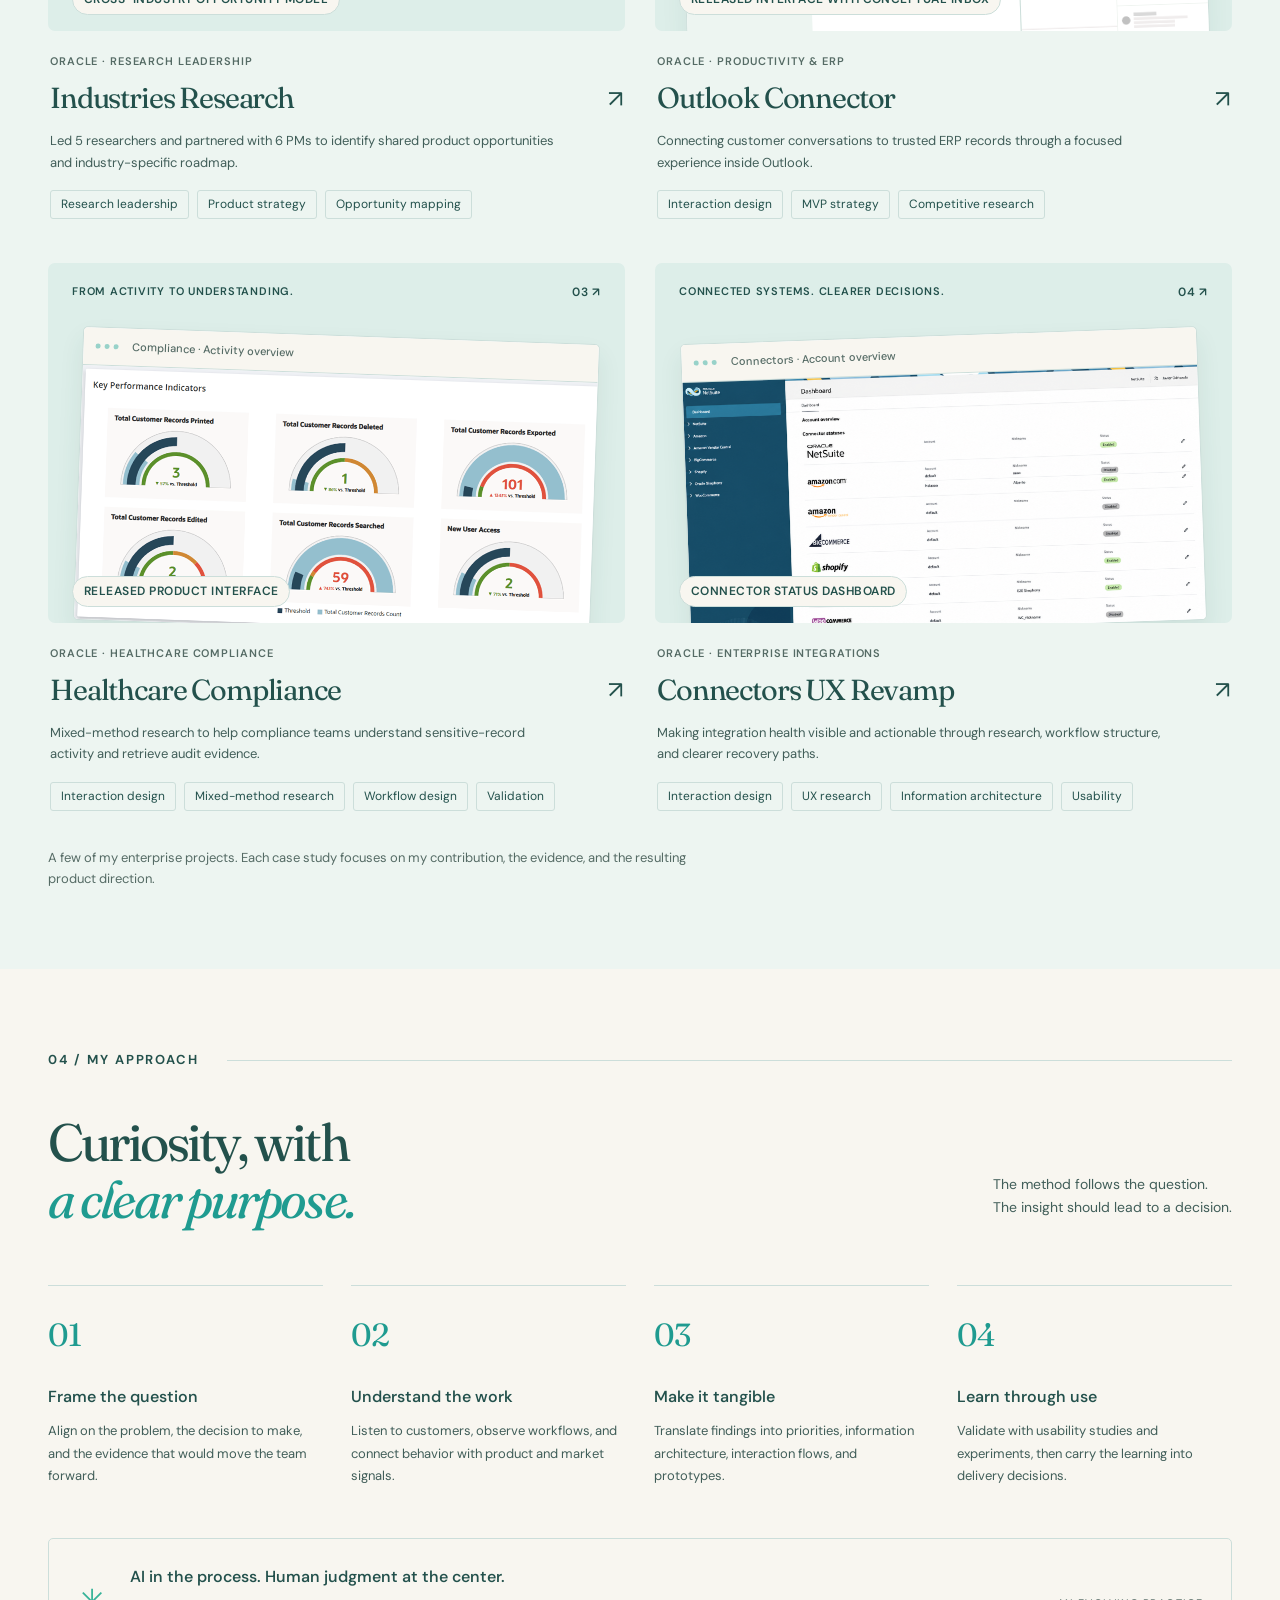
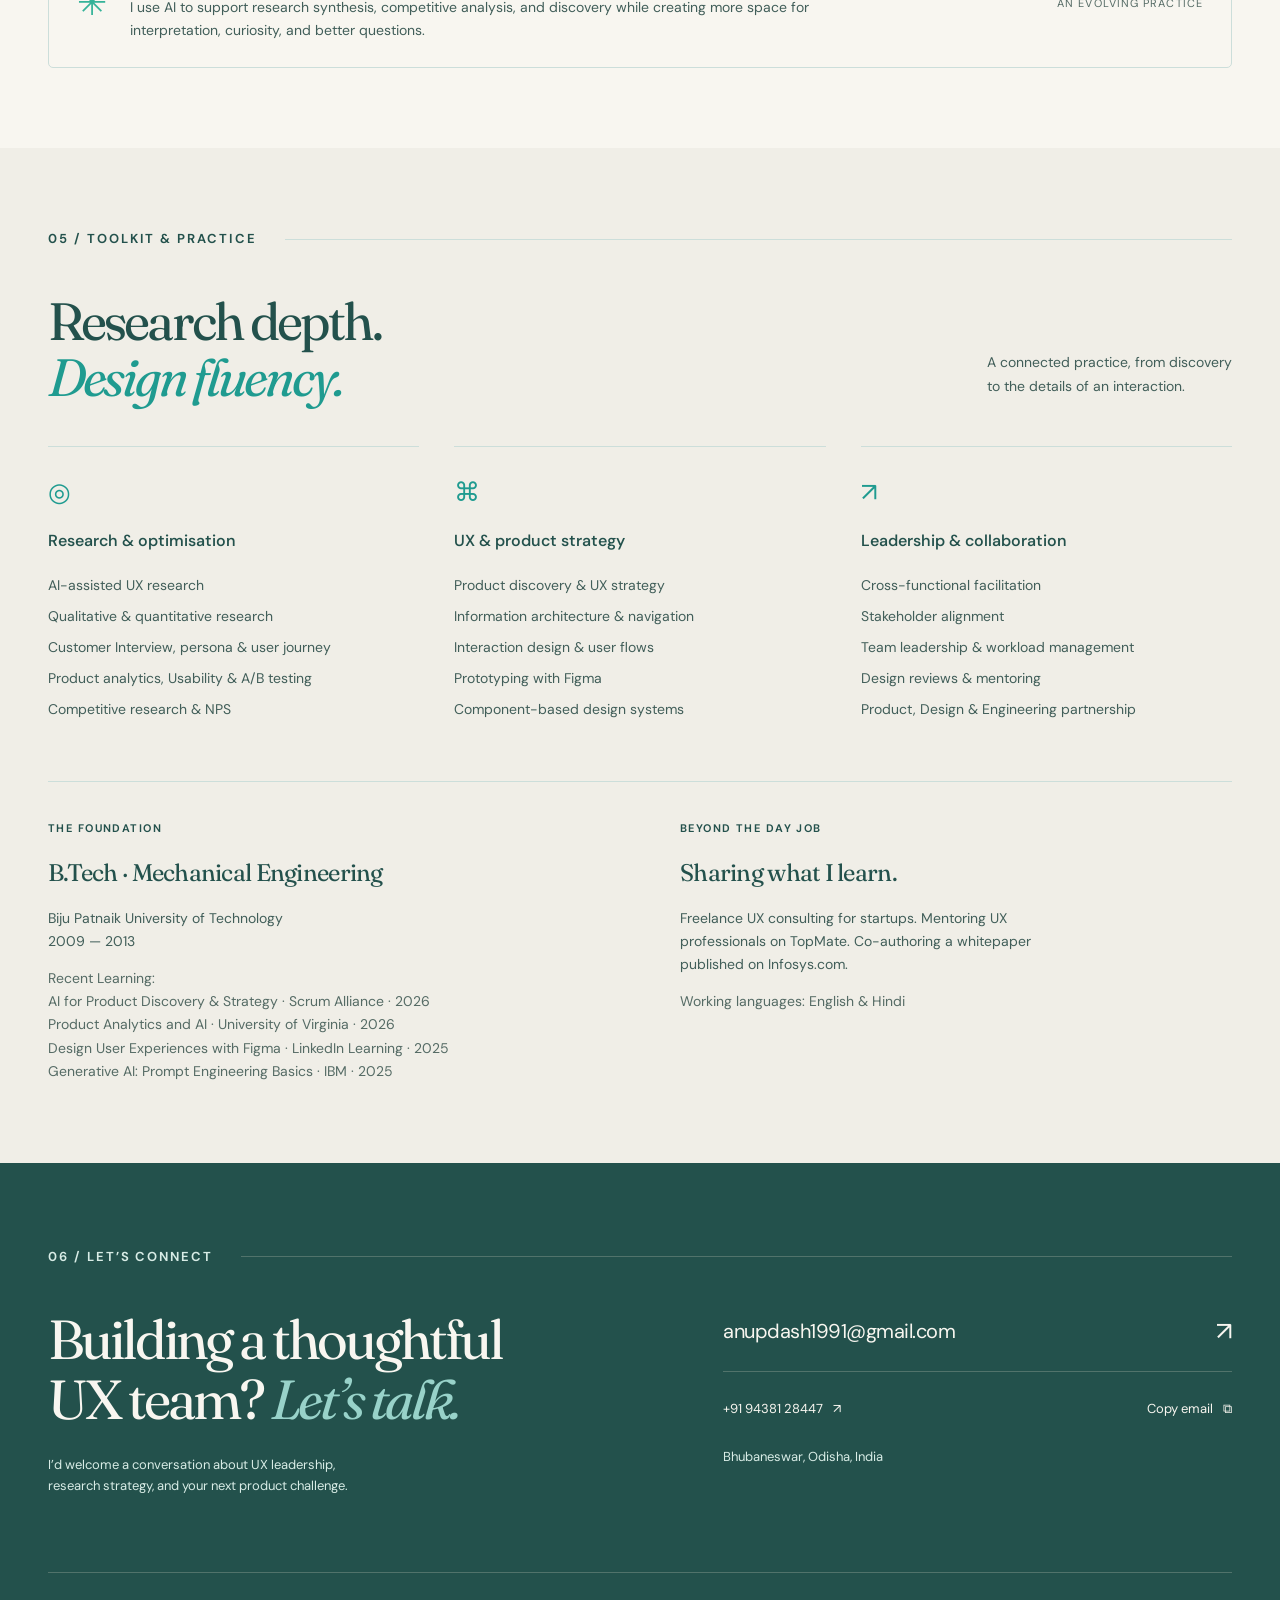
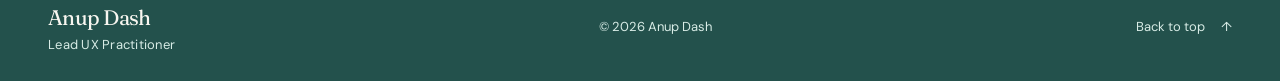
==== commit 3e8655f7: "Update index.html" ====
--- a/index.html
+++ b/index.html
@@ -27,8 +27,8 @@
       <div class="hero-copy">
         <p class="eyebrow"><span class="status-dot" aria-hidden="true"></span> LEAD UX PRACTITIONER</p>
         <h1 id="hero-title">Better questions.<br>Clearer <em>experiences.</em></h1>
-        <p class="hero-intro">I’m Anup, a UX research, design and product strategy leader. I help teams turn customer evidence into confident product decisions and clearer enterprise experiences.</p>
-        <p class="hero-detail">12+ years across research, design, and technology.<br>Leading value stream research at Oracle. Mentoring teams along the way.</p>
+        <p class="hero-intro">I’m Anup, a UX research, design, and product strategy leader. I help teams turn customer evidence into confident product decisions and clearer enterprise experiences.</p>
+        <p class="hero-detail">12+ years across research, design, and technology.<br>Led value stream research at Oracle. Mentoring teams along the way.</p>
         <div class="hero-actions"><a class="button button-primary" href="#projects">Explore my work <span aria-hidden="true">↘</span></a><a class="text-link" href="resume.html">View my CV <span aria-hidden="true">↗</span></a></div>
         <div class="hero-location"><svg viewBox="0 0 24 24" fill="none" aria-hidden="true"><path d="M19 10c0 5-7 11-7 11S5 15 5 10a7 7 0 1 1 14 0Z"/><circle cx="12" cy="10" r="2.5"/></svg>Bhubaneswar, India <span>·</span> Working across borders</div>
       </div>
@@ -48,10 +48,10 @@
     </div></section>
     <section class="section wrap about" id="about" aria-labelledby="about-title">
       <div class="section-label"><span>01 / ABOUT</span><span class="line"></span></div>
-      <div class="about-grid"><h2 id="about-title">Good experiences start with <em>understanding.</em></h2><div class="about-copy"><p class="large-copy">I work where customer needs, business priorities, and complex systems meet.</p><p>My practice moves from listening and discovery to information architecture, interaction flows, and usability validation. I help teams turn evidence into a clear direction and stay involved as that direction becomes a product.</p><p>At Oracle, I partner with Product, Design, and Engineering across enterprise workflows. Along the way, I’ve led multiple UX programs, mentored multidisciplinary teams, and brought AI into synthesis and discovery.</p><a class="text-link" href="#approach">How I work <span aria-hidden="true">↘</span></a></div></div>
+      <div class="about-grid"><h2 id="about-title">Good experiences start with <em>understanding.</em></h2><div class="about-copy"><p class="large-copy">I work where customer needs, business priorities, and complex systems meet.</p><p>My practice moves from listening and discovery to information architecture, interaction flows, and usability validation. I help teams turn evidence into a clear direction and stay involved as that direction becomes a product.</p><p>At Oracle, I partner with Product, Design, and Engineering across enterprise workflows. Along the way, I’ve led multiple UX programs, mentored multidisciplinary teams, and brought Agentic AI into synthesis and discovery.</p><a class="text-link" href="#approach">How I work <span aria-hidden="true">↘</span></a></div></div>
     </section>
     <section class="section experience-section" id="experience" aria-labelledby="experience-title"><div class="wrap experience-grid"><div class="experience-intro"><div class="section-label"><span>02 / EXPERIENCE</span></div><h2 id="experience-title">A practice shaped<br>by <em>perspective.</em></h2><p>From engineering and enterprise technology to UX design and research leadership.</p><a class="text-link" href="resume.html">The full story, in my CV <span aria-hidden="true">↗</span></a></div><div class="timeline">
-      <article class="experience-item"><div class="experience-meta"><span class="company">Oracle</span><span>MAY 2022 — PRESENT</span></div><h3>Value Stream Research Lead</h3><p>Lead discovery and UX across complex enterprise products. Connect customer evidence with roadmap priorities, workflow design, and usability validation. Mentor researchers and designers, and enable cross-functional customer field research.</p><div class="experience-tags"><span>Enterprise UX</span><span>Research leadership</span><span>Product direction</span></div></article>
+      <article class="experience-item"><div class="experience-meta"><span class="company">Oracle</span><span>MAY 2022 — OCT 2026</span></div><h3>Value Stream Research Lead(Sr. UXR)</h3><p>Lead discovery and UX across complex enterprise products. Connect customer evidence with roadmap priorities, workflow design, and usability validation. Mentor researchers and designers, and enable cross-functional customer field research.</p><div class="experience-tags"><span>Enterprise UX</span><span>Research leadership</span><span>UX & Product Strategy</span><span>Agentic AI</span></div></article>
       <article class="experience-item"><div class="experience-meta"><span class="company">Infosys</span><span>APR 2018 — APR 2022</span></div><h3>Senior Associate Consultant</h3><p>Led UX research and design engagements across industries. Facilitated discovery and design-thinking workshops, translated findings into requirements, research insights to designs and partnered with development through delivery.</p></article>
       <article class="experience-item"><div class="experience-meta"><span class="company">Cognizant</span><span>DEC 2014 — MAR 2018</span></div><h3>Programmer Analyst</h3><p>Connected business requirements and technical solutions to improve enterprise software, operational efficiency, and time-consuming customer workflows.</p></article>
       <article class="experience-item earlier"><div class="experience-meta"><span class="company">Aryan Institute</span><span>JUL 2013 — MAY 2014</span></div><h3>Lecturer in Mechanical Engineering</h3><p>Taught Mechanical Engineering and AutoCAD, and mentored 60+ undergraduate students.</p></article>
@@ -64,7 +64,7 @@
       <div class="project-grid">
         <a class="project-card" href="industries-research.html" data-categories="research strategy">
           <div class="project-art industries-art"><div class="art-topline"><span>FIND THE COMMON CORE.</span><span>01 ↗</span></div><div class="research-stack"><div class="research-layer"><span>01 / SHARED FOUNDATION</span><strong>Reporting. Guidance. Auditability.</strong></div><div class="research-layer"><span>02 / INDUSTRY CONTEXT</span><strong>Different workflows. Shared needs.</strong></div><div class="research-layer"><span>03 / GOVERNED CONNECTIONS</span><strong>Bring the right signals together.</strong></div></div><span class="art-footnote">CROSS-INDUSTRY OPPORTUNITY MODEL</span></div>
-          <div class="project-copy"><p class="project-meta">ORACLE · RESEARCH LEADERSHIP</p><div class="project-title"><h3>Industries Research</h3><span class="project-arrow" aria-hidden="true">↗</span></div><p>Led five researchers and partnered with six PMs to identify shared product opportunities and industry-specific needs.</p><div class="project-tags"><span>Research leadership</span><span>Product strategy</span><span>Opportunity mapping</span></div></div>
+          <div class="project-copy"><p class="project-meta">ORACLE · RESEARCH LEADERSHIP</p><div class="project-title"><h3>Industries Research</h3><span class="project-arrow" aria-hidden="true">↗</span></div><p>Led 5 researchers and partnered with 6 PMs to identify shared product opportunities and industry-specific roadmap.</p><div class="project-tags"><span>Research leadership</span><span>Product strategy</span><span>Opportunity mapping</span></div></div>
         </a>
         <a class="project-card" href="outlook-connector.html" data-categories="research design strategy">
           <div class="project-art outlook-art"><div class="art-topline"><span>CUSTOMER CONTEXT, INSIDE THE INBOX.</span><span>02 ↗</span></div><div class="mail-preview"><aside><span class="mail-logo">O</span><span>Inbox <b>12</b></span><span>Sent</span><span>Drafts</span></aside><div class="mail-preview-body"><div class="mail-bar">Customer conversation <span>↗</span></div><div class="mail-avatar">AD</div><div class="mail-lines"><span></span><span></span><span></span></div><div class="mail-lines short-lines"><span></span><span></span></div><div class="mail-signature">Keep the conversation moving.</div></div><div class="connector-preview"><img src="assets/outlook-search.png" alt="Released Outlook Connector interface for searching customer records" width="700" height="560" loading="lazy"></div></div><span class="art-footnote">RELEASED INTERFACE WITH CONCEPTUAL INBOX</span></div>
@@ -79,7 +79,7 @@
           <div class="project-copy"><p class="project-meta">ORACLE · ENTERPRISE INTEGRATIONS</p><div class="project-title"><h3>Connectors UX Revamp</h3><span class="project-arrow" aria-hidden="true">↗</span></div><p>Making integration health visible and actionable through research, workflow structure, and clearer recovery paths.</p><div class="project-tags"><span>Interaction design</span><span>UX research</span><span>Information architecture</span><span>Usability</span></div></div>
         </a>
       </div>
-      <p class="work-note">A selection of my enterprise work. Each case study focuses on my contribution, the evidence, and the resulting product direction.</p>
+      <p class="work-note"> A few of my enterprise projects. Each case study focuses on my contribution, the evidence, and the resulting product direction.</p>
     </div></section>
     <section class="section wrap approach" id="approach" aria-labelledby="approach-title">
       <div class="section-label"><span>04 / MY APPROACH</span><span class="line"></span></div><div class="section-heading"><h2 id="approach-title">Curiosity, with<br><em>a clear purpose.</em></h2><p>The method follows the question.<br>The insight should lead to a decision.</p></div>
